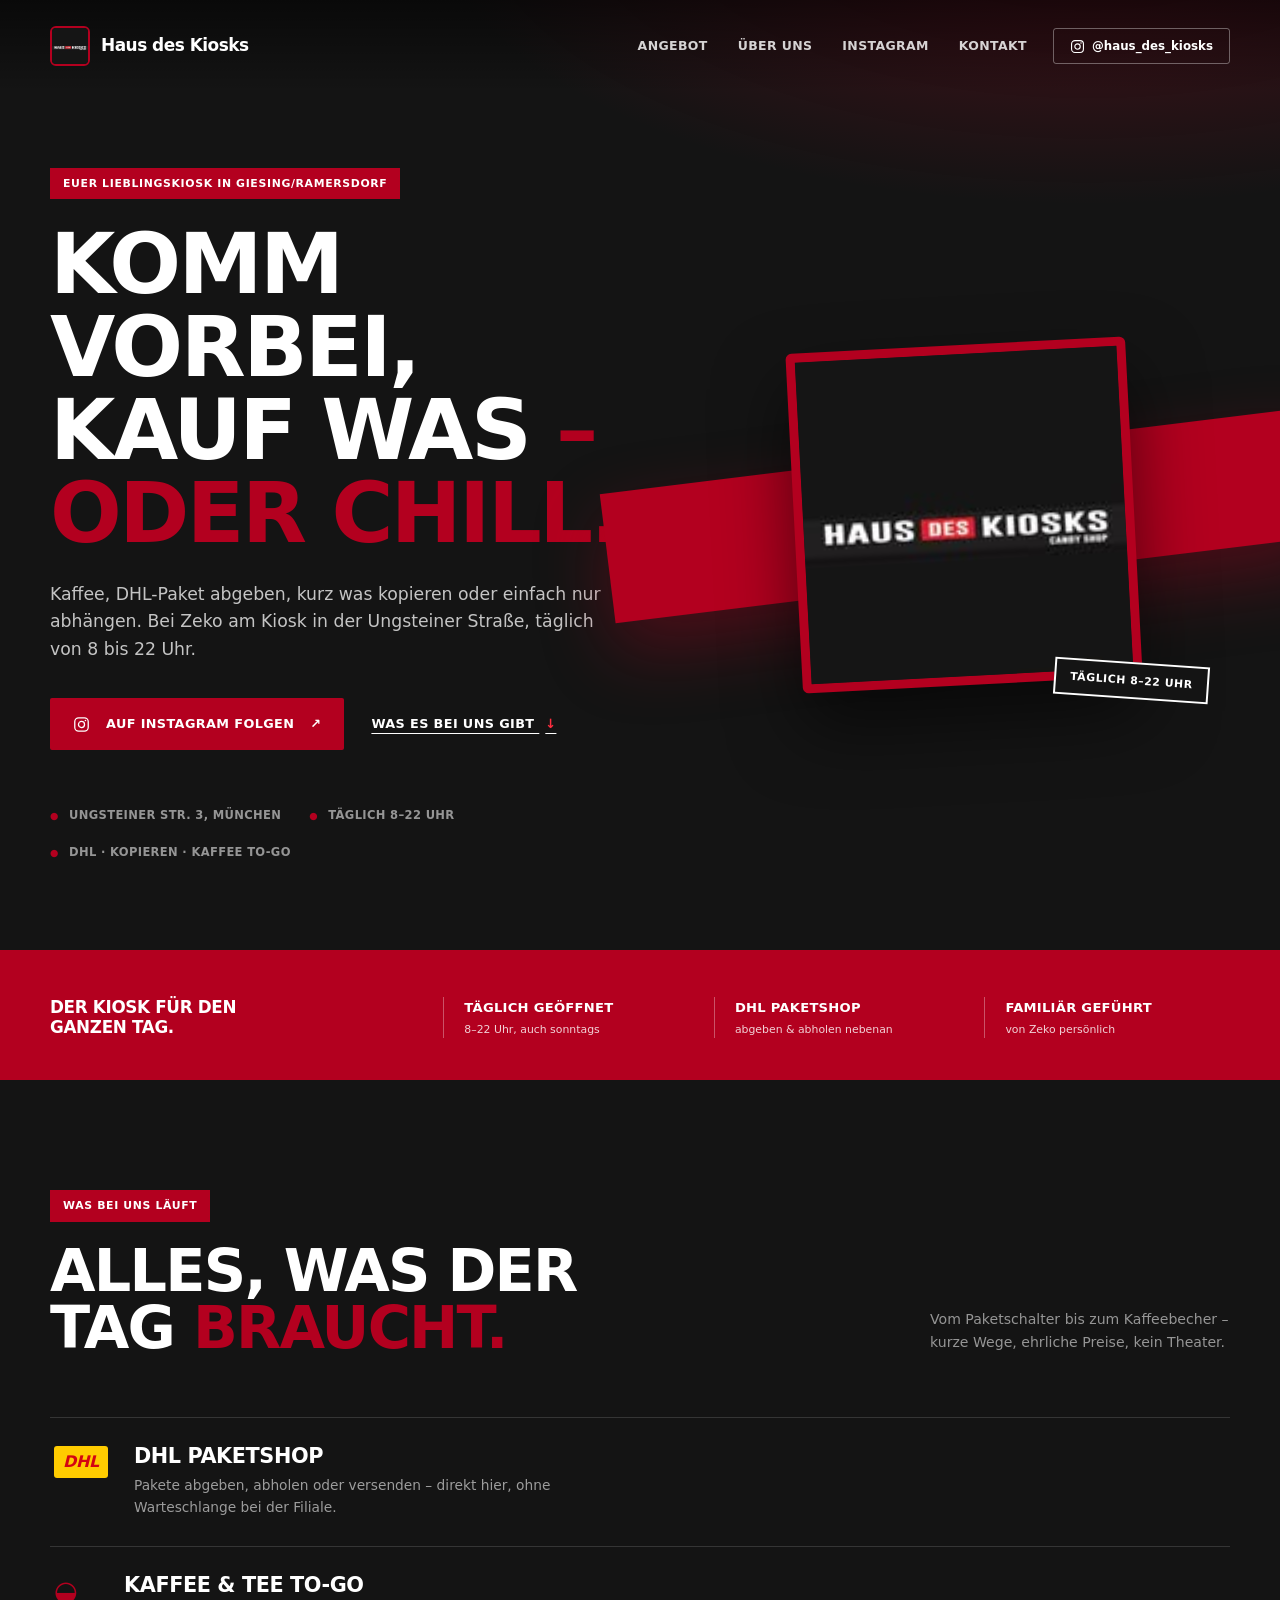
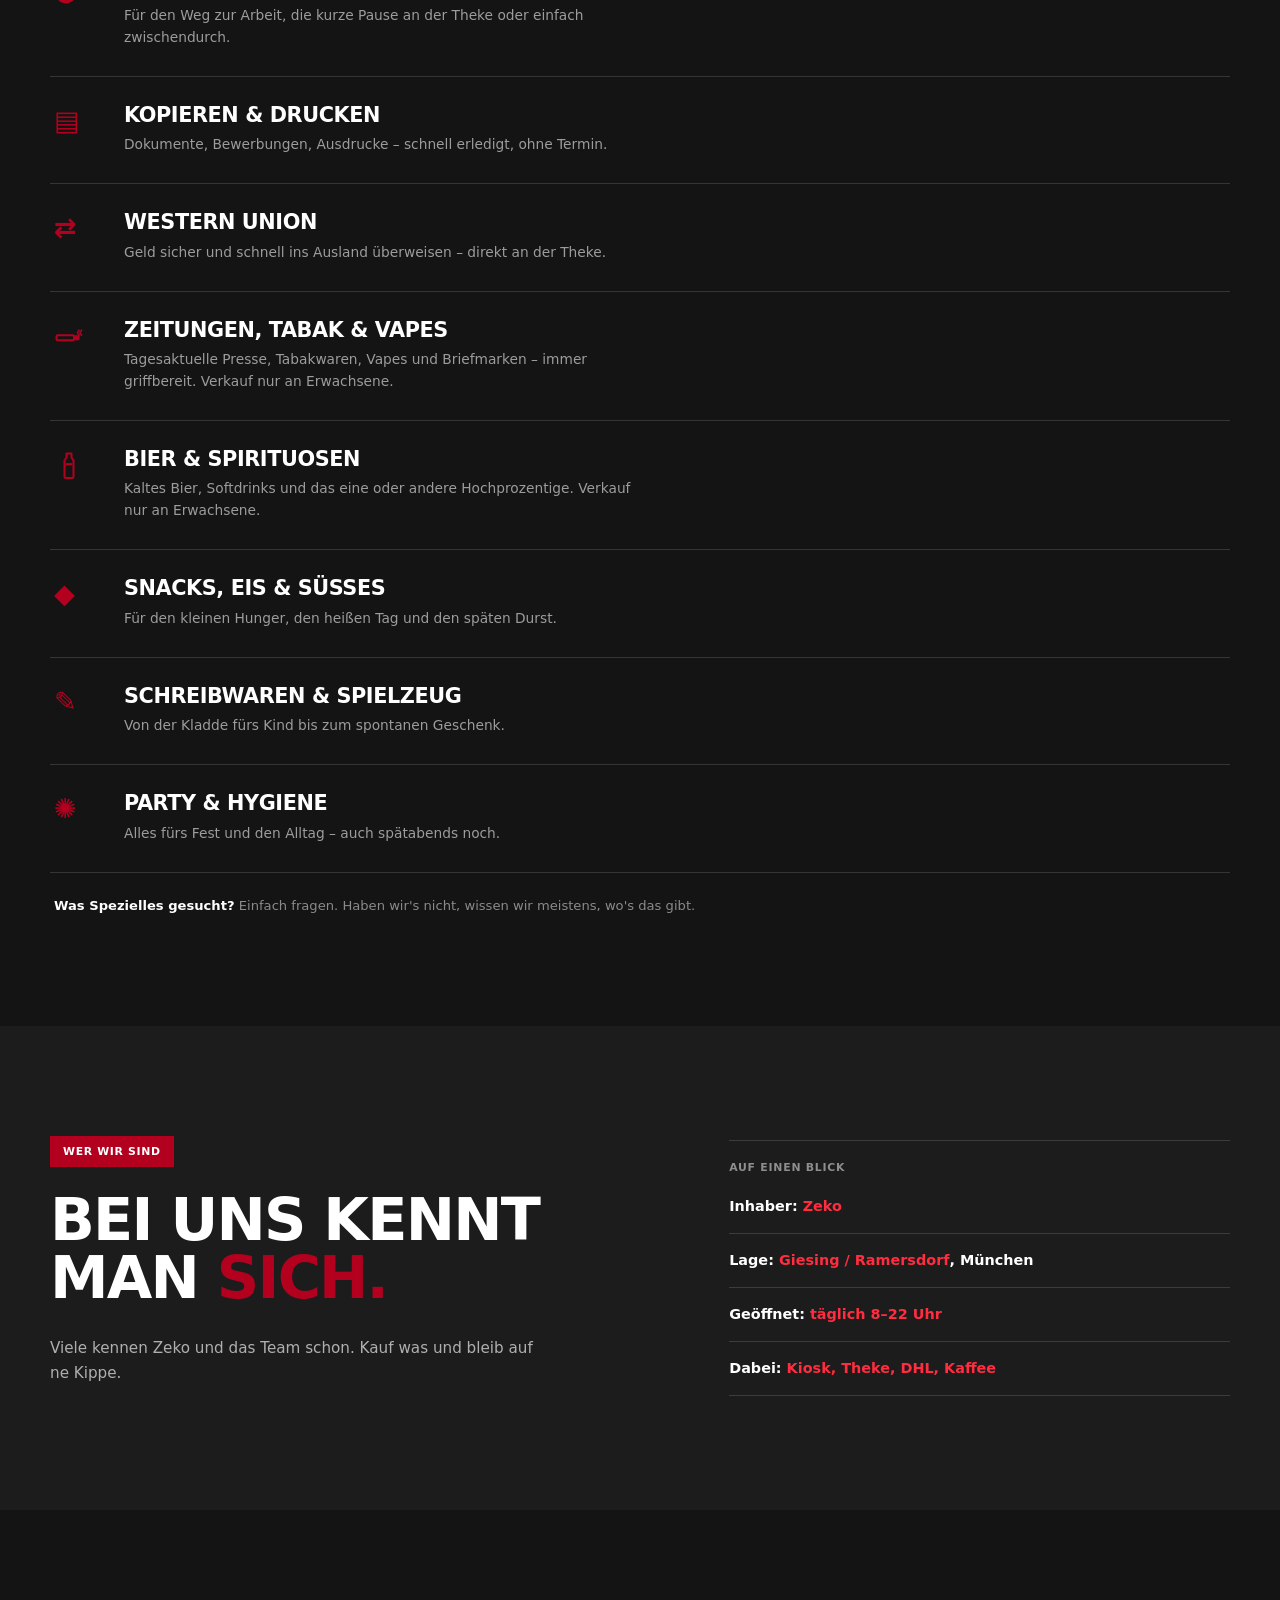
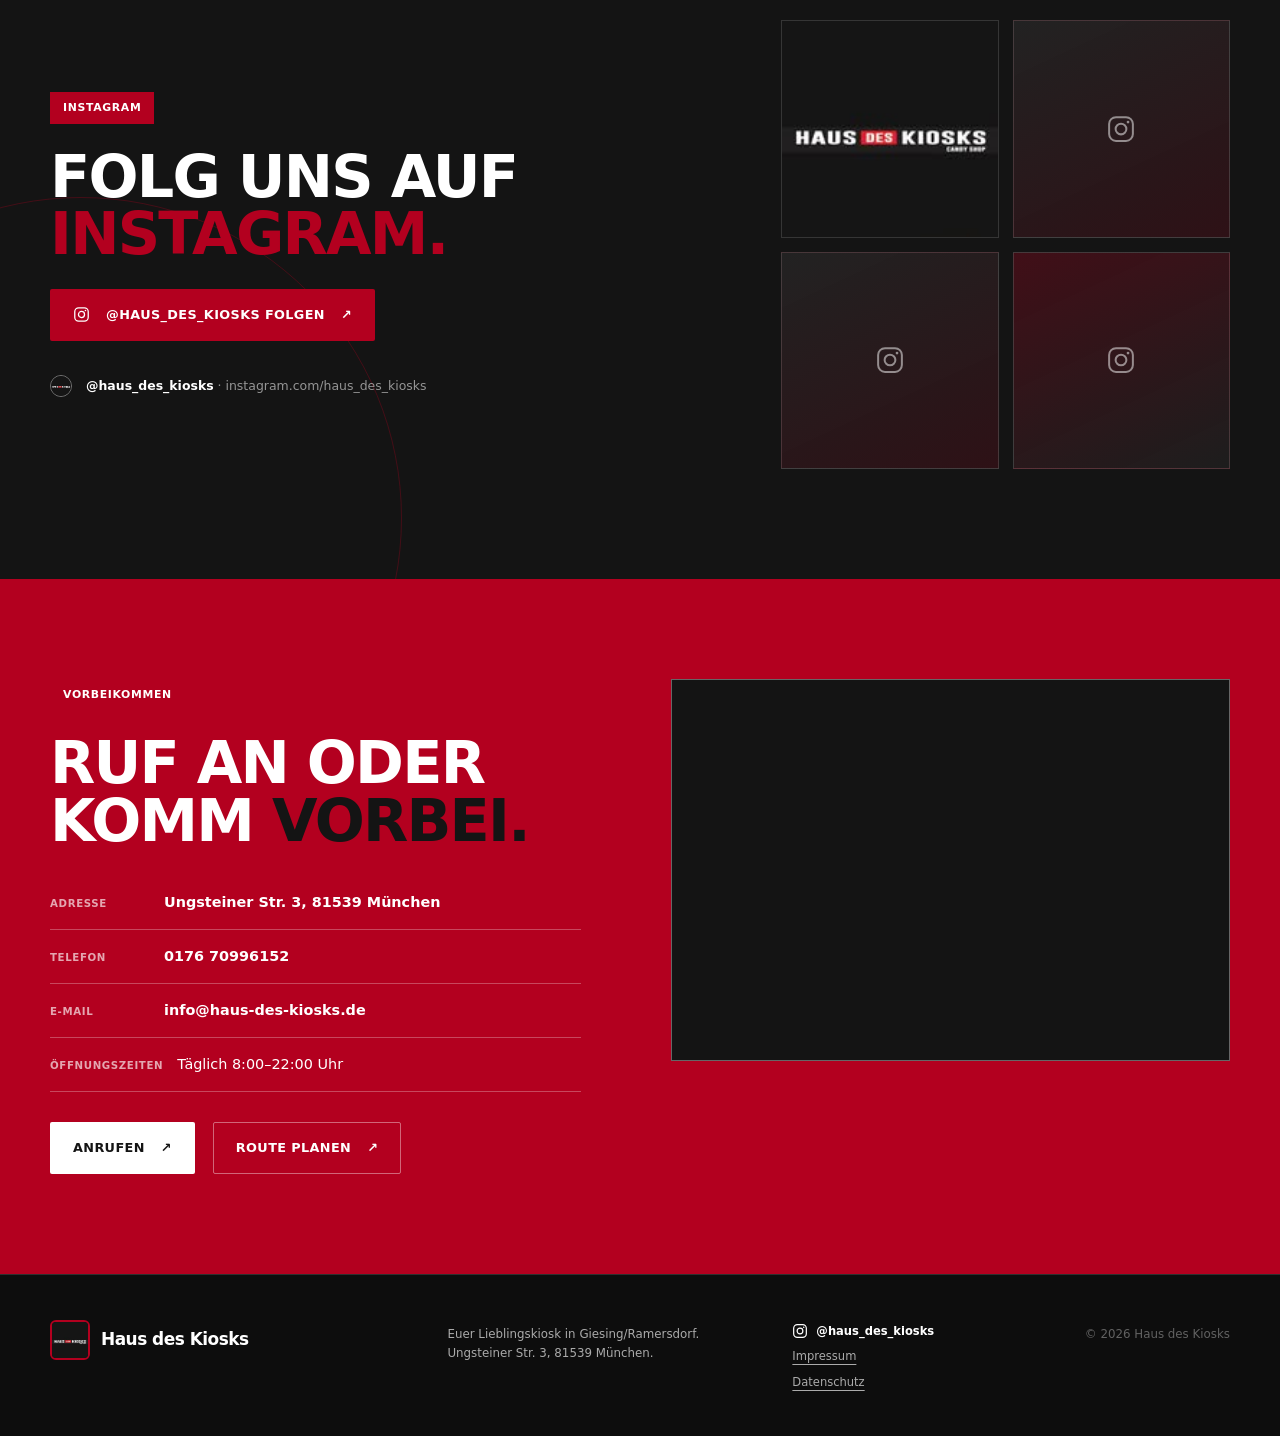
==== index.html @ 472c6aa9 "Text kürzen: Über-uns auf eine Zeile, Lead-Absätze bei Instagram und Kontakt raus Co-Authored-By: Cl" ====
<!doctype html>
<html lang="de">
  <head>
    <meta charset="utf-8">
    <meta name="viewport" content="width=device-width, initial-scale=1">
    <meta name="description" content="Haus des Kiosks – euer Lieblingskiosk in Giesing/Ramersdorf. DHL Paketshop, Kaffee to-go, Kopieren & Drucken, täglich von 8 bis 22 Uhr.">
    <meta name="theme-color" content="#141414">
    <meta property="og:title" content="Haus des Kiosks – euer Lieblingskiosk in Giesing/Ramersdorf">
    <meta property="og:description" content="DHL, Kaffee to-go, Kopieren & Drucken. Täglich 8–22 Uhr, Ungsteiner Str. 3, München.">
    <meta property="og:type" content="website">
    <meta property="og:url" content="https://haus-des-kiosks.de/">
    <title>Haus des Kiosks – euer Lieblingskiosk in Giesing/Ramersdorf</title>
    <link rel="stylesheet" href="styles.css">
    <link rel="icon" href="favicon.svg" type="image/svg+xml">
    <link rel="icon" href="favicon.ico" sizes="any">
    <link rel="apple-touch-icon" href="apple-touch-icon.png">
    <script type="application/ld+json">
      {
        "@context": "https://schema.org",
        "@type": "ConvenienceStore",
        "name": "Haus des Kiosks",
        "url": "https://haus-des-kiosks.de/",
        "image": "https://haus-des-kiosks.de/apple-touch-icon.png",
        "telephone": "+4917670996152",
        "email": "info@haus-des-kiosks.de",
        "priceRange": "€",
        "address": {
          "@type": "PostalAddress",
          "streetAddress": "Ungsteiner Str. 3",
          "postalCode": "81539",
          "addressLocality": "München",
          "addressCountry": "DE"
        },
        "openingHoursSpecification": [
          {
            "@type": "OpeningHoursSpecification",
            "dayOfWeek": ["Monday", "Tuesday", "Wednesday", "Thursday", "Friday", "Saturday", "Sunday"],
            "opens": "08:00",
            "closes": "22:00"
          }
        ],
        "sameAs": ["https://www.instagram.com/haus_des_kiosks/"]
      }
    </script>
  </head>
  <body>
    <a class="skip-link" href="#inhalt">Zum Inhalt springen</a>

    <header class="site-header">
      <div class="container nav-wrap">
        <a class="brand" href="/" aria-label="Haus des Kiosks Startseite">
          <span class="brand-mark" aria-hidden="true">
            <img src="instagram-avatar.jpg" alt="">
          </span>
          <span>Haus des <b>Kiosks</b></span>
        </a>
        <div class="nav-actions">
          <nav id="main-nav" class="main-nav" aria-label="Hauptnavigation">
            <a href="#angebot">Angebot</a>
            <a href="#ueber-uns">Über uns</a>
            <a href="#instagram">Instagram</a>
            <a href="#kontakt">Kontakt</a>
          </nav>
          <a class="nav-insta" href="https://www.instagram.com/haus_des_kiosks/" target="_blank" rel="noopener">
            <svg viewBox="0 0 24 24" fill="none" aria-hidden="true"><rect x="2.5" y="2.5" width="19" height="19" rx="5.5" stroke="currentColor" stroke-width="1.8"/><circle cx="12" cy="12" r="4.3" stroke="currentColor" stroke-width="1.8"/><circle cx="17.6" cy="6.4" r="1.15" fill="currentColor"/></svg>
            <span>@haus_des_kiosks</span>
          </a>
          <button class="menu-toggle" type="button" aria-expanded="false" aria-controls="main-nav">Menü</button>
        </div>
      </div>
    </header>

    <main id="inhalt">
      <section class="hero">
        <div class="container hero-grid">
          <div class="hero-copy">
            <p class="eyebrow">Euer Lieblingskiosk in Giesing/Ramersdorf</p>
            <h1>Komm vorbei, kauf was <em>– oder chill.</em></h1>
            <p class="hero-lead">Kaffee, DHL-Paket abgeben, kurz was kopieren oder einfach nur abhängen. Bei Zeko am Kiosk in der Ungsteiner Straße, täglich von 8 bis 22 Uhr.</p>
            <div class="hero-actions">
              <a class="button button-primary" href="https://www.instagram.com/haus_des_kiosks/" target="_blank" rel="noopener">
                <svg viewBox="0 0 24 24" fill="none" aria-hidden="true"><rect x="2.5" y="2.5" width="19" height="19" rx="5.5" stroke="currentColor" stroke-width="1.8"/><circle cx="12" cy="12" r="4.3" stroke="currentColor" stroke-width="1.8"/><circle cx="17.6" cy="6.4" r="1.15" fill="currentColor"/></svg>
                Auf Instagram folgen <span aria-hidden="true">↗</span>
              </a>
              <a class="text-link" href="#angebot">Was es bei uns gibt <span aria-hidden="true">↓</span></a>
            </div>
            <div class="hero-notes" aria-label="Kurzinfos">
              <span><i>●</i> Ungsteiner Str. 3, München</span>
              <span><i>●</i> Täglich 8–22 Uhr</span>
              <span><i>●</i> DHL · Kopieren · Kaffee to-go</span>
            </div>
          </div>
          <div class="hero-logo-wrap" aria-hidden="true">
            <div class="hero-logo-slash"></div>
            <div class="hero-logo">
              <img src="instagram-avatar.jpg" alt="">
            </div>
            <div class="hero-logo-tag">Täglich 8–22 Uhr</div>
          </div>
        </div>
      </section>

      <section class="trust-strip" aria-label="Kurzprofil">
        <div class="container trust-grid">
          <p class="trust-intro">Der Kiosk für den ganzen Tag.</p>
          <div><strong>Täglich geöffnet</strong><span>8–22 Uhr, auch sonntags</span></div>
          <div><strong>DHL Paketshop</strong><span>abgeben &amp; abholen nebenan</span></div>
          <div><strong>Familiär geführt</strong><span>von Zeko persönlich</span></div>
        </div>
      </section>

      <section id="angebot" class="section services-section">
        <div class="container">
          <div class="section-heading">
            <div>
              <p class="eyebrow eyebrow-dark">Was bei uns läuft</p>
              <h2>Alles, was der<br>Tag <em>braucht.</em></h2>
            </div>
            <p>Vom Paketschalter bis zum Kaffeebecher – kurze Wege, ehrliche Preise, kein Theater.</p>
          </div>
          <div class="service-list">
            <article class="service-row">
              <div class="dhl-badge" aria-hidden="true">DHL</div>
              <div>
                <h3>DHL Paketshop</h3>
                <p>Pakete abgeben, abholen oder versenden – direkt hier, ohne Warteschlange bei der Filiale.</p>
              </div>
            </article>
            <article class="service-row">
              <div class="service-row-icon" aria-hidden="true"><span class="service-glyph">◒</span></div>
              <div>
                <h3>Kaffee &amp; Tee to-go</h3>
                <p>Für den Weg zur Arbeit, die kurze Pause an der Theke oder einfach zwischendurch.</p>
              </div>
            </article>
            <article class="service-row">
              <div class="service-row-icon" aria-hidden="true"><span class="service-glyph">▤</span></div>
              <div>
                <h3>Kopieren &amp; Drucken</h3>
                <p>Dokumente, Bewerbungen, Ausdrucke – schnell erledigt, ohne Termin.</p>
              </div>
            </article>
            <article class="service-row">
              <div class="service-row-icon" aria-hidden="true"><span class="service-glyph">⇄</span></div>
              <div>
                <h3>Western Union</h3>
                <p>Geld sicher und schnell ins Ausland überweisen – direkt an der Theke.</p>
              </div>
            </article>
            <article class="service-row">
              <div class="service-row-icon" aria-hidden="true">
                <svg viewBox="0 0 24 24" fill="none"><rect x="2" y="10.5" width="14" height="4" rx="1" stroke="currentColor" stroke-width="1.6"/><rect x="16" y="10.5" width="4.5" height="4" rx="1" fill="currentColor"/><path d="M20 6.5c0 1-1.2 1-1.2 2s1.2 1 1.2 2M22 6.5c0 1-1.2 1-1.2 2s1.2 1 1.2 2" stroke="currentColor" stroke-width="1.3" stroke-linecap="round"/></svg>
              </div>
              <div>
                <h3>Zeitungen, Tabak &amp; Vapes</h3>
                <p>Tagesaktuelle Presse, Tabakwaren, Vapes und Briefmarken – immer griffbereit. Verkauf nur an Erwachsene.</p>
              </div>
            </article>
            <article class="service-row">
              <div class="service-row-icon" aria-hidden="true">
                <svg viewBox="0 0 24 24" fill="none"><path d="M10 2h4v3.2l1.6 2.3v13a1 1 0 0 1-1 1h-5.2a1 1 0 0 1-1-1v-13L10 5.2z" stroke="currentColor" stroke-width="1.6" stroke-linejoin="round"/><path d="M9.4 10.5h5.2" stroke="currentColor" stroke-width="1.6"/></svg>
              </div>
              <div>
                <h3>Bier &amp; Spirituosen</h3>
                <p>Kaltes Bier, Softdrinks und das eine oder andere Hochprozentige. Verkauf nur an Erwachsene.</p>
              </div>
            </article>
            <article class="service-row">
              <div class="service-row-icon" aria-hidden="true"><span class="service-glyph">◆</span></div>
              <div>
                <h3>Snacks, Eis &amp; Süßes</h3>
                <p>Für den kleinen Hunger, den heißen Tag und den späten Durst.</p>
              </div>
            </article>
            <article class="service-row">
              <div class="service-row-icon" aria-hidden="true"><span class="service-glyph">✎</span></div>
              <div>
                <h3>Schreibwaren &amp; Spielzeug</h3>
                <p>Von der Kladde fürs Kind bis zum spontanen Geschenk.</p>
              </div>
            </article>
            <article class="service-row">
              <div class="service-row-icon" aria-hidden="true"><span class="service-glyph">✺</span></div>
              <div>
                <h3>Party &amp; Hygiene</h3>
                <p>Alles fürs Fest und den Alltag – auch spätabends noch.</p>
              </div>
            </article>
          </div>
          <p class="service-note"><b>Was Spezielles gesucht?</b> Einfach fragen. Haben wir's nicht, wissen wir meistens, wo's das gibt.</p>
        </div>
      </section>

      <section id="ueber-uns" class="section kiez-section">
        <div class="container kiez-grid">
          <div class="kiez-copy">
            <p class="eyebrow eyebrow-dark">Wer wir sind</p>
            <h2>Bei uns kennt<br>man <em>sich.</em></h2>
            <p>Viele kennen Zeko und das Team schon. Kauf was und bleib auf ne Kippe.</p>
          </div>
          <div class="kiez-facts" aria-label="Auf einen Blick">
            <p class="facts-intro">Auf einen Blick</p>
            <ul class="facts-list">
              <li>Inhaber: <b>Zeko</b></li>
              <li>Lage: <b>Giesing / Ramersdorf</b>, München</li>
              <li>Geöffnet: <b>täglich 8–22 Uhr</b></li>
              <li>Dabei: <b>Kiosk, Theke, DHL, Kaffee</b></li>
            </ul>
          </div>
        </div>
      </section>

      <section id="instagram" class="section insta-section">
        <div class="container insta-grid">
          <div class="insta-copy">
            <p class="eyebrow">Instagram</p>
            <h2>Folg uns auf<br><em>Instagram.</em></h2>
            <a class="button button-primary" href="https://www.instagram.com/haus_des_kiosks/" target="_blank" rel="noopener">
              <svg viewBox="0 0 24 24" fill="none" aria-hidden="true"><rect x="2.5" y="2.5" width="19" height="19" rx="5.5" stroke="currentColor" stroke-width="1.8"/><circle cx="12" cy="12" r="4.3" stroke="currentColor" stroke-width="1.8"/><circle cx="17.6" cy="6.4" r="1.15" fill="currentColor"/></svg>
              @haus_des_kiosks folgen <span aria-hidden="true">↗</span>
            </a>
            <div class="insta-handle">
              <img class="handle-avatar" src="instagram-avatar.jpg" alt="" width="22" height="22">
              <span><strong>@haus_des_kiosks</strong> · instagram.com/haus_des_kiosks</span>
            </div>
          </div>
          <div class="insta-tiles" role="img" aria-label="Instagram Vorschau, folge uns für die aktuellen Beiträge">
            <div class="insta-tile insta-tile-profile"><img src="instagram-avatar.jpg" alt="Profilbild @haus_des_kiosks auf Instagram" loading="lazy"></div>
            <div class="insta-tile"><svg viewBox="0 0 24 24" fill="none" aria-hidden="true"><rect x="2.5" y="2.5" width="19" height="19" rx="5.5" stroke="currentColor" stroke-width="1.6"/><circle cx="12" cy="12" r="4.3" stroke="currentColor" stroke-width="1.6"/><circle cx="17.6" cy="6.4" r="1.1" fill="currentColor"/></svg></div>
            <div class="insta-tile"><svg viewBox="0 0 24 24" fill="none" aria-hidden="true"><rect x="2.5" y="2.5" width="19" height="19" rx="5.5" stroke="currentColor" stroke-width="1.6"/><circle cx="12" cy="12" r="4.3" stroke="currentColor" stroke-width="1.6"/><circle cx="17.6" cy="6.4" r="1.1" fill="currentColor"/></svg></div>
            <div class="insta-tile"><svg viewBox="0 0 24 24" fill="none" aria-hidden="true"><rect x="2.5" y="2.5" width="19" height="19" rx="5.5" stroke="currentColor" stroke-width="1.6"/><circle cx="12" cy="12" r="4.3" stroke="currentColor" stroke-width="1.6"/><circle cx="17.6" cy="6.4" r="1.1" fill="currentColor"/></svg></div>
          </div>
        </div>
      </section>

      <section id="kontakt" class="contact-section">
        <div class="container contact-grid">
          <div class="contact-copy">
            <p class="eyebrow">Vorbeikommen</p>
            <h2>Ruf an oder<br>komm <em>vorbei.</em></h2>
            <ul class="contact-list">
              <li><span>Adresse</span><a href="https://www.google.com/maps/search/?api=1&query=Ungsteiner+Str.+3,+81539+M%C3%BCnchen" target="_blank" rel="noopener">Ungsteiner Str. 3, 81539 München</a></li>
              <li><span>Telefon</span><a href="tel:+4917670996152">0176 70996152</a></li>
              <li><span>E-Mail</span><a href="mailto:info@haus-des-kiosks.de">info@haus-des-kiosks.de</a></li>
              <li><span>Öffnungszeiten</span><span>Täglich 8:00–22:00 Uhr</span></li>
            </ul>
            <div class="contact-actions">
              <a class="button button-light" href="tel:+4917670996152">Anrufen <span aria-hidden="true">↗</span></a>
              <a class="button button-outline" href="https://www.google.com/maps/search/?api=1&query=Ungsteiner+Str.+3,+81539+M%C3%BCnchen" target="_blank" rel="noopener">Route planen <span aria-hidden="true">↗</span></a>
            </div>
          </div>
          <div class="map-frame">
            <iframe title="Karte: Haus des Kiosks, Ungsteiner Str. 3, München" loading="lazy" referrerpolicy="no-referrer-when-downgrade" src="https://www.openstreetmap.org/export/embed.html?bbox=11.6110%2C48.1055%2C11.6270%2C48.1135&layer=mapnik&marker=48.1095%2C11.6190"></iframe>
          </div>
        </div>
      </section>
    </main>

    <footer class="site-footer">
      <div class="container footer-grid">
        <div class="brand footer-brand">
          <span class="brand-mark" aria-hidden="true">
            <img src="instagram-avatar.jpg" alt="">
          </span>
          <span>Haus des <b>Kiosks</b></span>
        </div>
        <p>Euer Lieblingskiosk in Giesing/Ramersdorf.<br>Ungsteiner Str. 3, 81539 München.</p>
        <div class="footer-links">
          <a class="footer-social" href="https://www.instagram.com/haus_des_kiosks/" target="_blank" rel="noopener">
            <svg viewBox="0 0 24 24" fill="none" aria-hidden="true"><rect x="2.5" y="2.5" width="19" height="19" rx="5.5" stroke="currentColor" stroke-width="1.8"/><circle cx="12" cy="12" r="4.3" stroke="currentColor" stroke-width="1.8"/><circle cx="17.6" cy="6.4" r="1.15" fill="currentColor"/></svg>
            @haus_des_kiosks
          </a>
          <a href="impressum.html">Impressum</a>
          <a href="datenschutz.html">Datenschutz</a>
        </div>
        <p class="footer-copy">© <span id="year">2026</span> Haus des Kiosks</p>
      </div>
    </footer>
    <script src="script.js"></script>
  </body>
</html>
---- styles.css ----
:root {
  --ink: #141414;
  --ink-2: #1c1c1c;
  --ink-soft: #5e5e5e;
  --paper: #f7f5f1;
  --red: #b3001f;
  --red-deep: #7a0016;
  --red-soft: #ff2d3f;
  --white: #ffffff;
  --line: rgba(255, 255, 255, .14);
  --max: 1180px;
}

* { box-sizing: border-box; }
html { scroll-behavior: smooth; }
body { margin: 0; color: var(--white); background: var(--ink); font-family: -apple-system, BlinkMacSystemFont, "Segoe UI", Inter, ui-sans-serif, system-ui, sans-serif; line-height: 1.6; }
a { color: inherit; }
.container { width: min(calc(100% - 48px), var(--max)); margin: 0 auto; }
.skip-link { position: absolute; left: 16px; top: -60px; z-index: 20; padding: 10px 14px; background: var(--red); color: var(--white); text-decoration: none; font-weight: 800; }
.skip-link:focus { top: 16px; }

.site-header { position: absolute; inset: 0 0 auto; z-index: 10; color: var(--white); background: linear-gradient(180deg, rgba(0,0,0,.55), transparent); }
.nav-wrap { min-height: 92px; display: flex; align-items: center; justify-content: space-between; gap: 20px; }
.brand { display: inline-flex; align-items: center; gap: 11px; text-decoration: none; font-size: 1.06rem; letter-spacing: -.03em; font-weight: 600; }
.brand b { font-weight: 800; }
.brand-mark { display: inline-grid; place-items: center; width: 40px; height: 40px; }
.brand-mark img { width: 100%; height: 100%; object-fit: cover; border-radius: 6px; border: 2px solid var(--red); }
.nav-actions { display: flex; align-items: center; gap: 26px; }
.main-nav { display: flex; align-items: center; gap: 30px; font-size: .78rem; font-weight: 800; text-transform: uppercase; letter-spacing: .03em; }
.main-nav a { opacity: .82; text-decoration: none; transition: opacity .2s ease, color .2s ease; }
.main-nav a:hover, .main-nav a:focus-visible { opacity: 1; color: var(--red-soft); }
.nav-insta { display: inline-flex; align-items: center; gap: 7px; padding: 8px 16px; border: 1px solid rgba(255,255,255,.35); border-radius: 3px; font-size: .74rem; font-weight: 800; text-decoration: none; transition: background .2s ease, border-color .2s ease; }
.nav-insta:hover, .nav-insta:focus-visible { background: var(--red); border-color: var(--red); }
.nav-insta svg { width: 15px; height: 15px; }
.menu-toggle { display: none; }

.hero { position: relative; overflow: hidden; min-height: 760px; padding: 168px 0 94px; color: var(--white); background:
  radial-gradient(1100px 500px at 85% -10%, rgba(179,0,31,.35), transparent 60%),
  var(--ink); }
.hero::after { content: ''; position: absolute; inset: auto 0 0; height: 5px; background: var(--red); }
.hero-grid { position: relative; z-index: 1; display: grid; grid-template-columns: 1.05fr .95fr; gap: 60px; align-items: center; }
.hero-copy { max-width: 660px; }
.eyebrow { display: inline-flex; align-items: center; gap: 8px; margin: 0 0 24px; padding: 7px 13px; background: var(--red); color: var(--white); font-size: .68rem; font-weight: 800; letter-spacing: .06em; text-transform: uppercase; }
h1, h2, h3, p { margin-top: 0; }
h1, h2, h3 { line-height: .98; letter-spacing: -.03em; text-transform: uppercase; }
h1 { max-width: 760px; margin-bottom: 26px; font-size: clamp(3rem, 6.6vw, 5.9rem); font-weight: 900; }
h1 em, h2 em { color: var(--red); font-style: normal; }
.hero-lead { max-width: 560px; color: rgba(255,255,255,.75); font-size: 1.08rem; text-transform: none; }
.hero-actions { display: flex; flex-wrap: wrap; align-items: center; gap: 27px; margin: 35px 0 56px; }
.button { display: inline-flex; align-items: center; gap: 16px; min-height: 52px; padding: 0 22px; border: 1px solid transparent; border-radius: 2px; text-decoration: none; font-size: .8rem; font-weight: 800; text-transform: uppercase; letter-spacing: .03em; transition: transform .2s ease, background .2s ease, border-color .2s ease; }
.button:hover, .button:focus-visible { transform: translateY(-2px); }
.button-primary { background: var(--red); color: var(--white); }
.button-primary:hover, .button-primary:focus-visible { background: var(--red-deep); }
.button-light { background: var(--white); color: var(--ink); }
.button-light:hover, .button-light:focus-visible { background: #e6e6e6; }
.button-outline { border-color: rgba(255,255,255,.4); color: var(--white); background: transparent; }
.button-outline:hover, .button-outline:focus-visible { border-color: var(--white); background: var(--white); color: var(--ink); }
.button svg { width: 17px; height: 17px; }
.text-link { color: var(--white); font-size: .8rem; font-weight: 800; text-transform: uppercase; letter-spacing: .03em; text-underline-offset: 5px; }
.text-link span { margin-left: 6px; color: var(--red-soft); }
.hero-notes { display: flex; flex-wrap: wrap; gap: 18px 28px; color: rgba(255,255,255,.55); font-size: .72rem; font-weight: 700; text-transform: uppercase; letter-spacing: .03em; }
.hero-notes i { margin-right: 6px; color: var(--red); font-style: normal; font-size: .6rem; }

.hero-logo-wrap { position: relative; display: grid; place-items: center; min-height: 420px; }
.hero-logo-slash { position: absolute; width: 135%; height: 130px; background: var(--red); transform: rotate(-7deg); box-shadow: 0 30px 70px rgba(179,0,31,.35); }
.hero-logo { position: relative; z-index: 1; width: min(74%, 340px); aspect-ratio: 1; border: 9px solid var(--red); border-radius: 6px; box-shadow: 0 35px 70px rgba(0,0,0,.55); transform: rotate(-3deg); overflow: hidden; background: var(--ink); }
.hero-logo img { width: 100%; height: 100%; object-fit: cover; display: block; }
.hero-logo-tag { position: absolute; z-index: 2; right: 4%; bottom: 6%; padding: 8px 14px; background: var(--ink); border: 2px solid var(--white); color: var(--white); font-size: .68rem; font-weight: 800; text-transform: uppercase; letter-spacing: .05em; transform: rotate(4deg); }

.trust-strip { color: var(--white); background: var(--red); }
.trust-grid { display: grid; grid-template-columns: 1.5fr repeat(3, 1fr); gap: 25px; align-items: center; min-height: 125px; }
.trust-grid p { margin: 0; }
.trust-intro { max-width: 230px; font-size: 1.05rem; font-weight: 900; line-height: 1.15; letter-spacing: -.02em; text-transform: uppercase; }
.trust-grid div { padding-left: 20px; border-left: 1px solid rgba(255,255,255,.32); }
.trust-grid strong, .trust-grid span { display: block; }
.trust-grid strong { font-size: .82rem; text-transform: uppercase; letter-spacing: .02em; }
.trust-grid span { margin-top: 3px; font-size: .68rem; color: rgba(255,255,255,.82); }

.section { padding: 110px 0; }
.section-heading { display: flex; justify-content: space-between; gap: 50px; align-items: flex-end; margin-bottom: 60px; }
.section-heading > p { max-width: 300px; margin-bottom: 4px; color: rgba(255,255,255,.55); font-size: .88rem; }
.section-heading .eyebrow { margin-bottom: 20px; }
h2 { margin-bottom: 0; font-size: clamp(2.5rem, 4.6vw, 4.4rem); font-weight: 900; }

.service-list { border-top: 1px solid var(--line); }
.service-row { display: flex; gap: 26px; align-items: flex-start; padding: 28px 4px; border-bottom: 1px solid var(--line); }
.service-row-icon { flex: none; width: 44px; padding-top: 2px; color: var(--red); }
.service-row-icon svg { width: 30px; height: 30px; }
.service-row-icon .service-glyph { font-size: 1.7rem; line-height: 1; font-weight: 700; }
.dhl-badge { flex: none; display: inline-flex; align-items: center; justify-content: center; width: 54px; height: 32px; background: #ffcc00; border-radius: 3px; color: #d40511; font-size: 1rem; font-weight: 900; font-style: italic; letter-spacing: -.02em; }
.service-row h3 { margin-bottom: 8px; font-size: 1.3rem; letter-spacing: -.02em; }
.service-row p { max-width: 520px; margin: 0; color: rgba(255,255,255,.58); font-size: .86rem; text-transform: none; }
.service-note { margin: 22px 4px 0; color: rgba(255,255,255,.5); font-size: .82rem; }
.service-note b { color: var(--white); }

.kiez-section { background: var(--ink-2); }
.kiez-grid { display: grid; grid-template-columns: 1fr .85fr; gap: 90px; align-items: start; }
.kiez-copy h2 { margin-bottom: 30px; }
.kiez-copy p:not(.eyebrow) { max-width: 500px; color: rgba(255,255,255,.65); font-size: .95rem; text-transform: none; }
.kiez-copy p + p { margin-top: 18px; }
.kiez-facts { margin-top: 4px; border-top: 1px solid var(--line); }
.facts-intro { margin: 0; padding: 18px 0 4px; color: rgba(255,255,255,.5); font-size: .68rem; font-weight: 800; letter-spacing: .07em; text-transform: uppercase; }
.facts-list { margin: 0; padding: 0; list-style: none; }
.facts-list li { padding: 15px 0; border-bottom: 1px solid var(--line); font-size: .9rem; font-weight: 600; }
.facts-list li b { color: var(--red-soft); }

.insta-section { position: relative; overflow: hidden; color: var(--white); background: var(--ink); }
.insta-section::before { content: ''; position: absolute; width: 640px; height: 640px; left: -240px; bottom: -260px; border: 1px solid rgba(179,0,31,.3); border-radius: 50%; }
.insta-grid { position: relative; z-index: 1; display: grid; grid-template-columns: 1fr .7fr; gap: 90px; align-items: center; }
.insta-copy h2 { margin-bottom: 26px; }
.insta-copy p:not(.eyebrow) { max-width: 460px; color: rgba(255,255,255,.68); font-size: .95rem; margin-bottom: 32px; text-transform: none; }
.insta-handle { display: flex; align-items: center; gap: 14px; margin-top: 34px; font-size: .78rem; color: rgba(255,255,255,.55); }
.insta-handle strong { color: var(--white); }
.handle-avatar { width: 22px; height: 22px; border-radius: 50%; object-fit: cover; border: 1px solid rgba(255,255,255,.4); }
.insta-tiles { display: grid; grid-template-columns: repeat(2, 1fr); gap: 14px; }
.insta-tile { position: relative; aspect-ratio: 1; display: grid; place-items: center; overflow: hidden; border: 1px solid rgba(255,255,255,.14); background: linear-gradient(155deg, rgba(179,0,31,.28), rgba(255,255,255,.04)); color: rgba(255,255,255,.5); }
.insta-tile svg { width: 30px; height: 30px; }
.insta-tile img { width: 100%; height: 100%; object-fit: cover; }
.insta-tile-profile { background: var(--ink); }
.insta-tile:nth-child(2), .insta-tile:nth-child(3) { background: linear-gradient(155deg, rgba(255,255,255,.06), rgba(179,0,31,.16)); }

.contact-section { padding: 100px 0; color: var(--white); background: var(--red); }
.contact-grid { display: grid; grid-template-columns: .95fr 1fr; gap: 90px; align-items: start; }
.contact-grid h2 { color: var(--white); margin-bottom: 26px; }
.contact-grid h2 em { color: var(--ink); }
.contact-copy p:not(.eyebrow) { max-width: 420px; color: rgba(255,255,255,.85); font-size: .92rem; margin-bottom: 30px; text-transform: none; }
.contact-list { margin: 0 0 30px; padding: 0; list-style: none; }
.contact-list li { display: flex; gap: 14px; align-items: baseline; padding: 15px 0; border-bottom: 1px solid rgba(255,255,255,.28); font-size: .9rem; }
.contact-list li span:first-child { min-width: 100px; color: rgba(255,255,255,.65); font-size: .64rem; font-weight: 800; text-transform: uppercase; letter-spacing: .06em; }
.contact-list li a { text-decoration: none; font-weight: 700; }
.contact-list li a:hover { text-decoration: underline; }
.contact-actions { display: flex; flex-wrap: wrap; gap: 18px; }
.map-frame { position: relative; overflow: hidden; border: 1px solid rgba(255,255,255,.35); min-height: 380px; background: var(--ink); }
.map-frame iframe { display: block; width: 100%; height: 100%; min-height: 380px; border: 0; filter: grayscale(.35) contrast(1.1) brightness(.95); }

.site-footer { padding: 45px 0; color: rgba(255,255,255,.65); background: #0d0d0d; border-top: 1px solid var(--line); }
.footer-grid { display: grid; grid-template-columns: 1.4fr 1.2fr 1fr auto; gap: 30px; align-items: start; }
.footer-brand { color: white; }
.footer-grid p { margin: 5px 0 0; font-size: .74rem; }
.footer-links { display: flex; flex-direction: column; gap: 7px; font-size: .72rem; }
.footer-links a { text-underline-offset: 4px; }
.footer-social { display: inline-flex; align-items: center; gap: 8px; margin-top: 2px; color: white; text-decoration: none; font-size: .72rem; font-weight: 700; }
.footer-social svg { width: 16px; height: 16px; }
.footer-copy { color: rgba(255,255,255,.35); text-align: right; }

.legal-page { min-height: 100vh; padding: 150px 0 90px; }
.legal-card { max-width: 780px; }
.legal-card h1 { margin-bottom: 35px; font-size: clamp(2.6rem, 6.5vw, 4.6rem); }
.legal-card p { max-width: 680px; color: rgba(255,255,255,.65); font-size: .9rem; }
.legal-placeholder { margin: 0 0 38px; padding: 25px 28px; border-left: 4px solid var(--red); background: var(--ink-2); }
.legal-placeholder strong { display: block; margin-bottom: 13px; color: var(--red-soft); font-size: .7rem; font-weight: 800; letter-spacing: .06em; text-transform: uppercase; }
.legal-placeholder p:last-child { margin-bottom: 0; }

@media (max-width: 850px) {
  .container { width: min(calc(100% - 36px), var(--max)); }
  .hero { min-height: auto; padding-top: 140px; }
  .hero-grid, .kiez-grid, .insta-grid, .contact-grid { grid-template-columns: 1fr; gap: 56px; }
  .hero-logo-wrap { max-width: 420px; width: 100%; margin: 0 auto; }
  .trust-grid { grid-template-columns: repeat(2, 1fr); padding: 27px 0; }
  .trust-intro { grid-column: 1 / -1; max-width: 100%; }
  .trust-grid div:nth-child(3) { border-left: 0; padding-left: 0; }
  .section { padding: 80px 0; }
  .section-heading { display: block; margin-bottom: 42px; }
  .section-heading > p { margin-top: 24px; }
  .insta-tiles { max-width: 340px; }
  .footer-grid { grid-template-columns: 1fr 1fr; }
  .footer-copy { text-align: left; }
}
@media (max-width: 600px) {
  .container { width: min(calc(100% - 30px), var(--max)); }
  .nav-wrap { min-height: 74px; }
  .nav-actions { gap: 12px; }
  .nav-insta span { display: none; }
  .nav-insta { padding: 9px; }
  .menu-toggle { display: block; border: 1px solid rgba(255,255,255,.4); padding: 8px 11px; color: white; background: transparent; font: inherit; font-size: .7rem; border-radius: 2px; }
  .main-nav { display: none; position: absolute; top: 62px; left: 15px; right: 15px; flex-direction: column; align-items: stretch; gap: 0; padding: 8px 15px; background: var(--ink); border: 1px solid rgba(255,255,255,.18); }
  .main-nav.is-open { display: flex; }
  .main-nav a { padding: 13px 0; border-bottom: 1px solid rgba(255,255,255,.1); }
  .main-nav a:last-child { border-bottom: 0; }
  .hero { padding-top: 125px; padding-bottom: 55px; }
  .hero h1 { font-size: clamp(2.7rem, 14vw, 4.2rem); }
  .hero-lead { font-size: .92rem; }
  .hero-actions { align-items: flex-start; flex-direction: column; gap: 18px; margin: 30px 0 43px; }
  .hero-notes { flex-direction: column; gap: 8px; }
  .hero-logo-wrap { min-height: 300px; }
  .trust-grid { grid-template-columns: 1fr 1fr; gap: 21px 12px; }
  .trust-grid div { padding-left: 12px; }
  .service-row { gap: 16px; padding: 22px 4px; }
  .section-heading h2, .contact-grid h2, .insta-copy h2, .kiez-copy h2 { font-size: 2.6rem; }
  .contact-section { padding: 72px 0; }
  .footer-grid { grid-template-columns: 1fr; gap: 20px; }
  .footer-copy { margin-top: 8px !important; }
}

:focus-visible { outline: 3px solid var(--red-soft); outline-offset: 4px; }
@media (prefers-reduced-motion: reduce) { html { scroll-behavior: auto; } *, *::before, *::after { transition-duration: .01ms !important; animation-duration: .01ms !important; } }
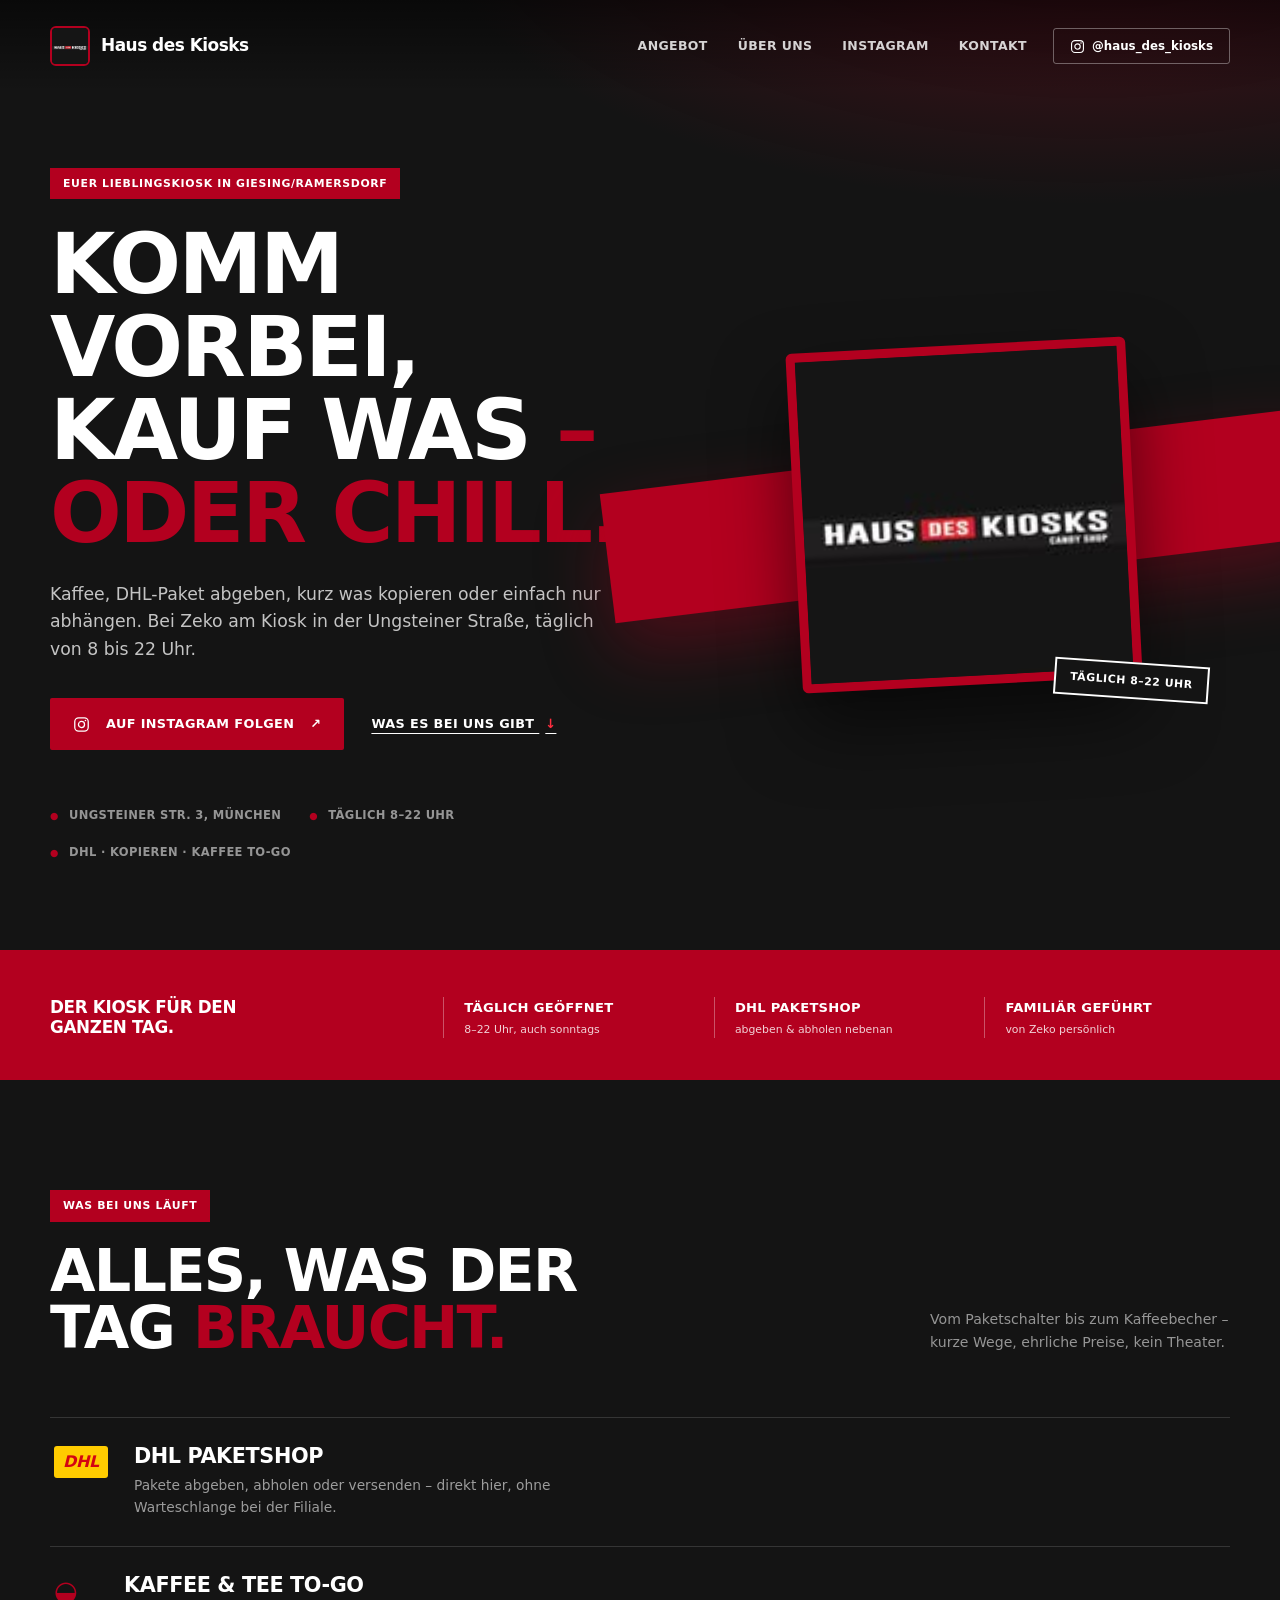
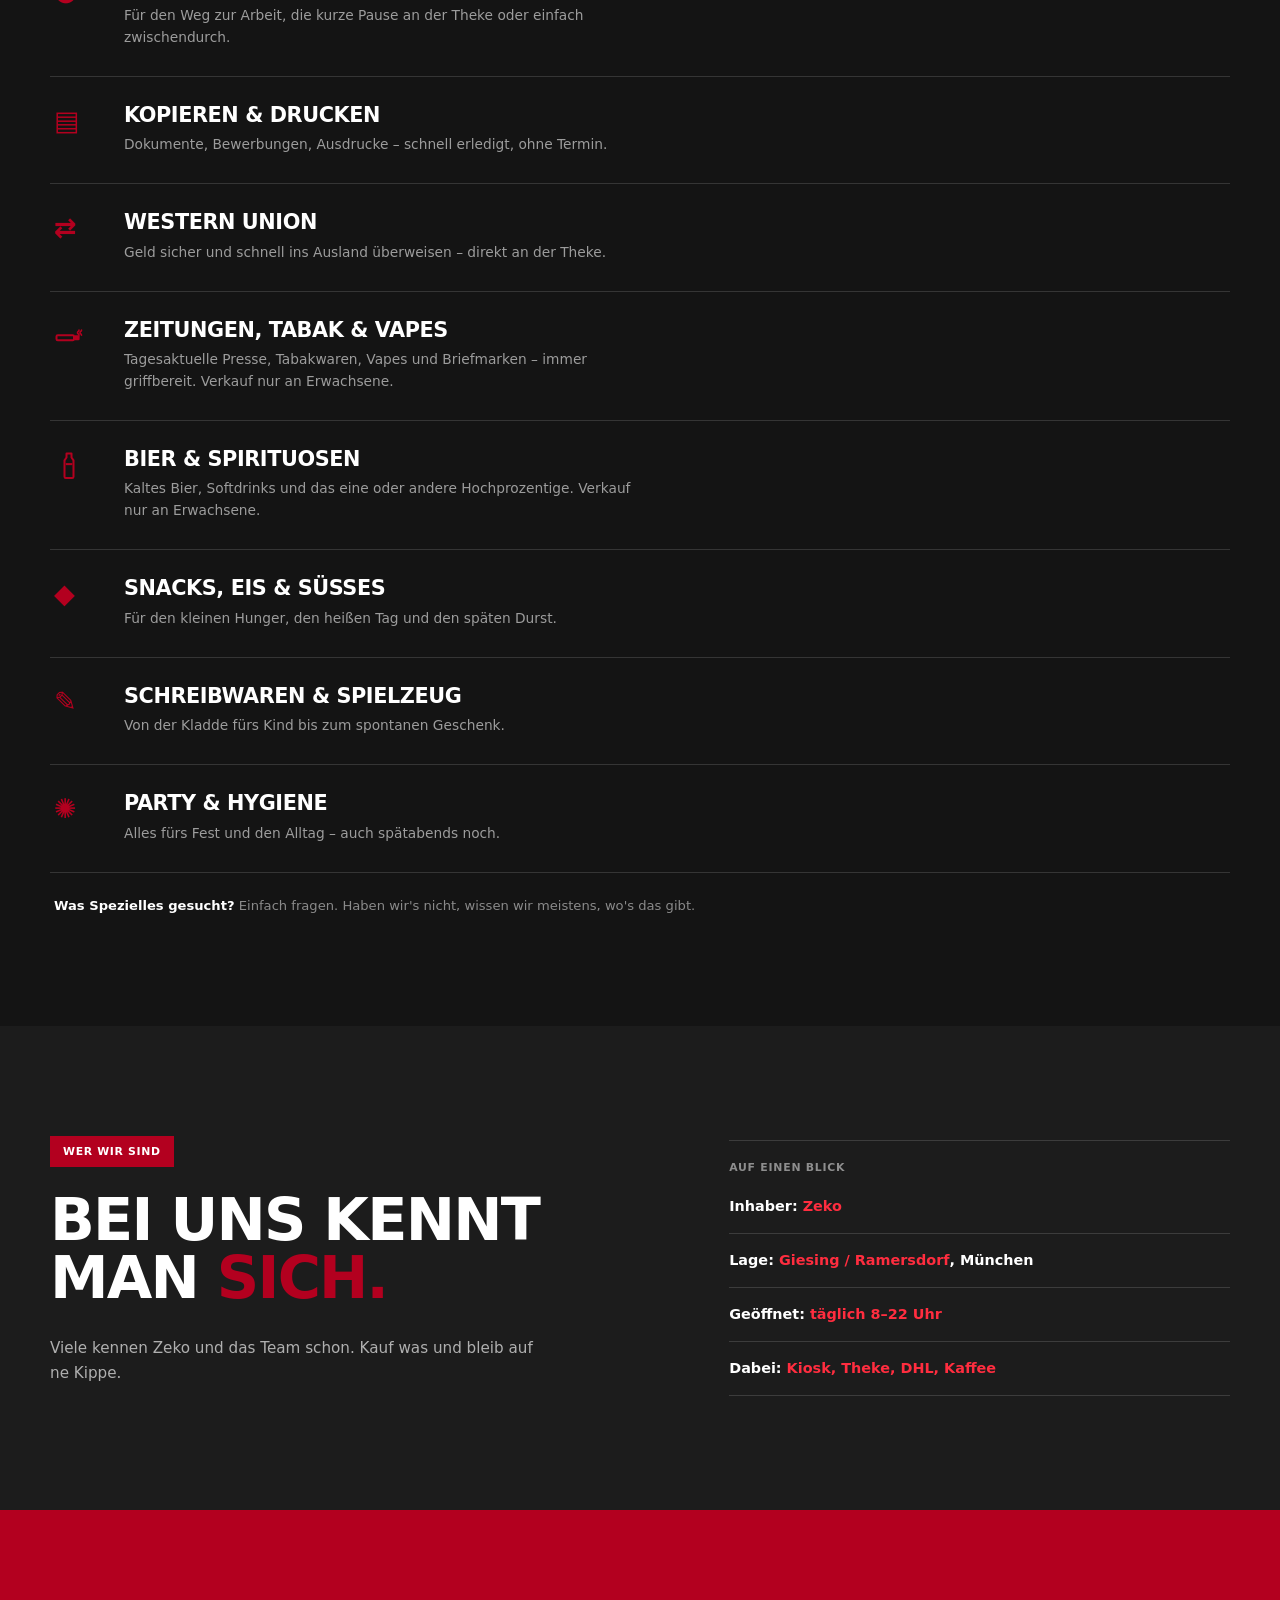
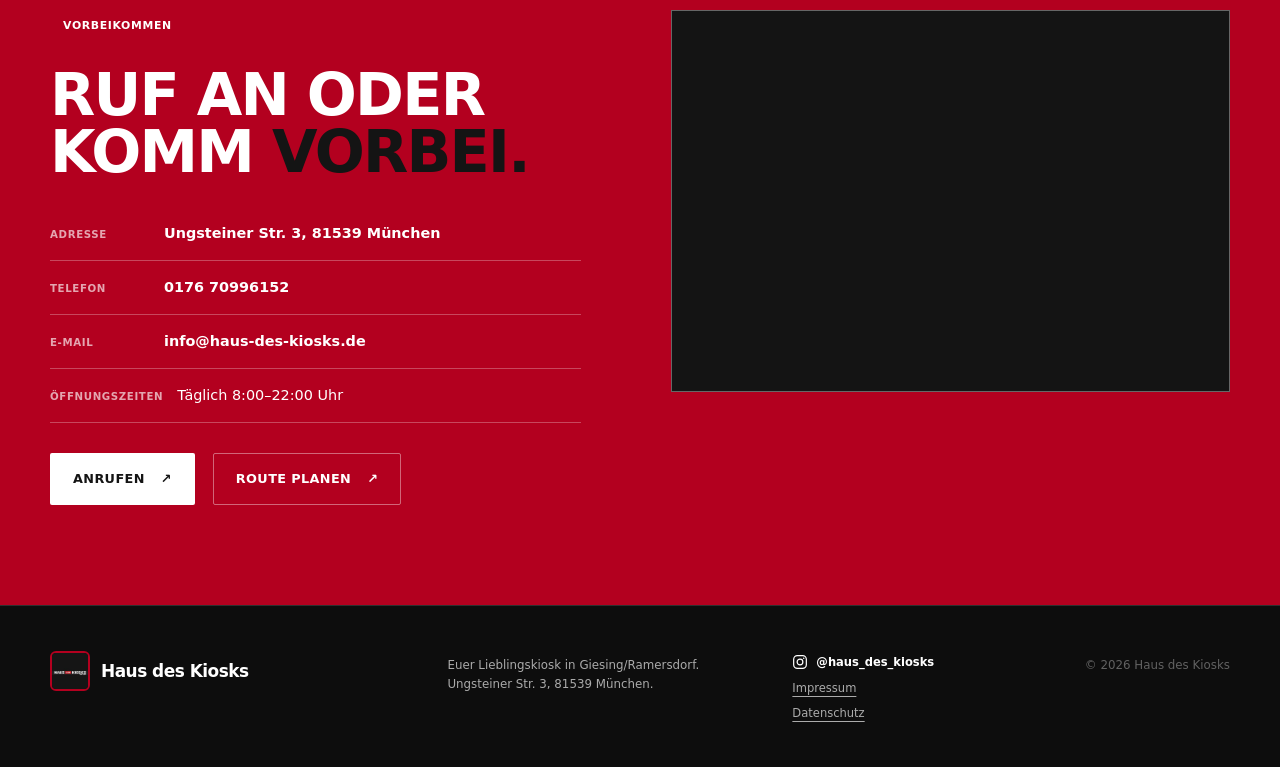
==== commit a55d7d3f: "Instagram-Abschnitt entfernen, Nav-Link zeigt jetzt direkt auf Instagram Follow-CTA bleibt oben im H" ====
--- a/index.html
+++ b/index.html
@@ -58,7 +58,7 @@
           <nav id="main-nav" class="main-nav" aria-label="Hauptnavigation">
             <a href="#angebot">Angebot</a>
             <a href="#ueber-uns">Über uns</a>
-            <a href="#instagram">Instagram</a>
+            <a href="https://www.instagram.com/haus_des_kiosks/" target="_blank" rel="noopener">Instagram</a>
             <a href="#kontakt">Kontakt</a>
           </nav>
           <a class="nav-insta" href="https://www.instagram.com/haus_des_kiosks/" target="_blank" rel="noopener">
@@ -206,29 +206,6 @@
               <li>Geöffnet: <b>täglich 8–22 Uhr</b></li>
               <li>Dabei: <b>Kiosk, Theke, DHL, Kaffee</b></li>
             </ul>
-          </div>
-        </div>
-      </section>
-
-      <section id="instagram" class="section insta-section">
-        <div class="container insta-grid">
-          <div class="insta-copy">
-            <p class="eyebrow">Instagram</p>
-            <h2>Folg uns auf<br><em>Instagram.</em></h2>
-            <a class="button button-primary" href="https://www.instagram.com/haus_des_kiosks/" target="_blank" rel="noopener">
-              <svg viewBox="0 0 24 24" fill="none" aria-hidden="true"><rect x="2.5" y="2.5" width="19" height="19" rx="5.5" stroke="currentColor" stroke-width="1.8"/><circle cx="12" cy="12" r="4.3" stroke="currentColor" stroke-width="1.8"/><circle cx="17.6" cy="6.4" r="1.15" fill="currentColor"/></svg>
-              @haus_des_kiosks folgen <span aria-hidden="true">↗</span>
-            </a>
-            <div class="insta-handle">
-              <img class="handle-avatar" src="instagram-avatar.jpg" alt="" width="22" height="22">
-              <span><strong>@haus_des_kiosks</strong> · instagram.com/haus_des_kiosks</span>
-            </div>
-          </div>
-          <div class="insta-tiles" role="img" aria-label="Instagram Vorschau, folge uns für die aktuellen Beiträge">
-            <div class="insta-tile insta-tile-profile"><img src="instagram-avatar.jpg" alt="Profilbild @haus_des_kiosks auf Instagram" loading="lazy"></div>
-            <div class="insta-tile"><svg viewBox="0 0 24 24" fill="none" aria-hidden="true"><rect x="2.5" y="2.5" width="19" height="19" rx="5.5" stroke="currentColor" stroke-width="1.6"/><circle cx="12" cy="12" r="4.3" stroke="currentColor" stroke-width="1.6"/><circle cx="17.6" cy="6.4" r="1.1" fill="currentColor"/></svg></div>
-            <div class="insta-tile"><svg viewBox="0 0 24 24" fill="none" aria-hidden="true"><rect x="2.5" y="2.5" width="19" height="19" rx="5.5" stroke="currentColor" stroke-width="1.6"/><circle cx="12" cy="12" r="4.3" stroke="currentColor" stroke-width="1.6"/><circle cx="17.6" cy="6.4" r="1.1" fill="currentColor"/></svg></div>
-            <div class="insta-tile"><svg viewBox="0 0 24 24" fill="none" aria-hidden="true"><rect x="2.5" y="2.5" width="19" height="19" rx="5.5" stroke="currentColor" stroke-width="1.6"/><circle cx="12" cy="12" r="4.3" stroke="currentColor" stroke-width="1.6"/><circle cx="17.6" cy="6.4" r="1.1" fill="currentColor"/></svg></div>
           </div>
         </div>
       </section>
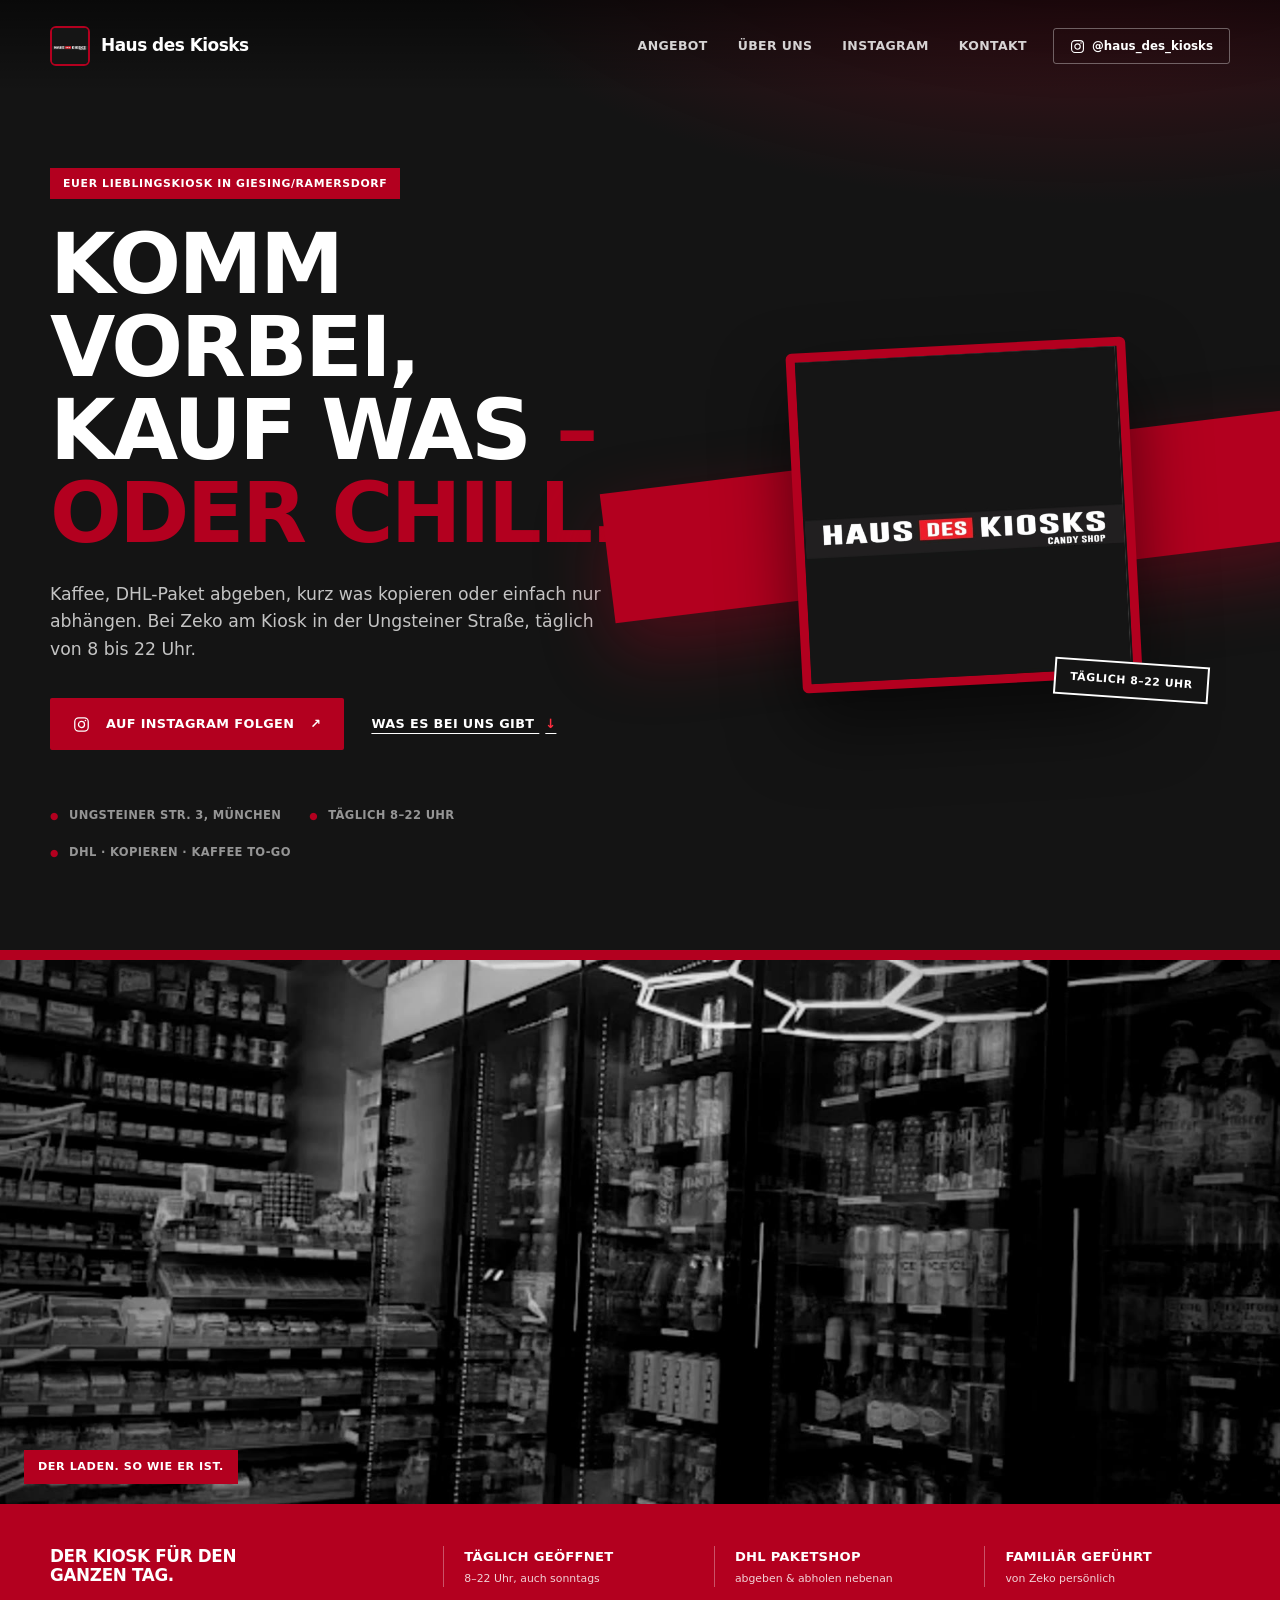
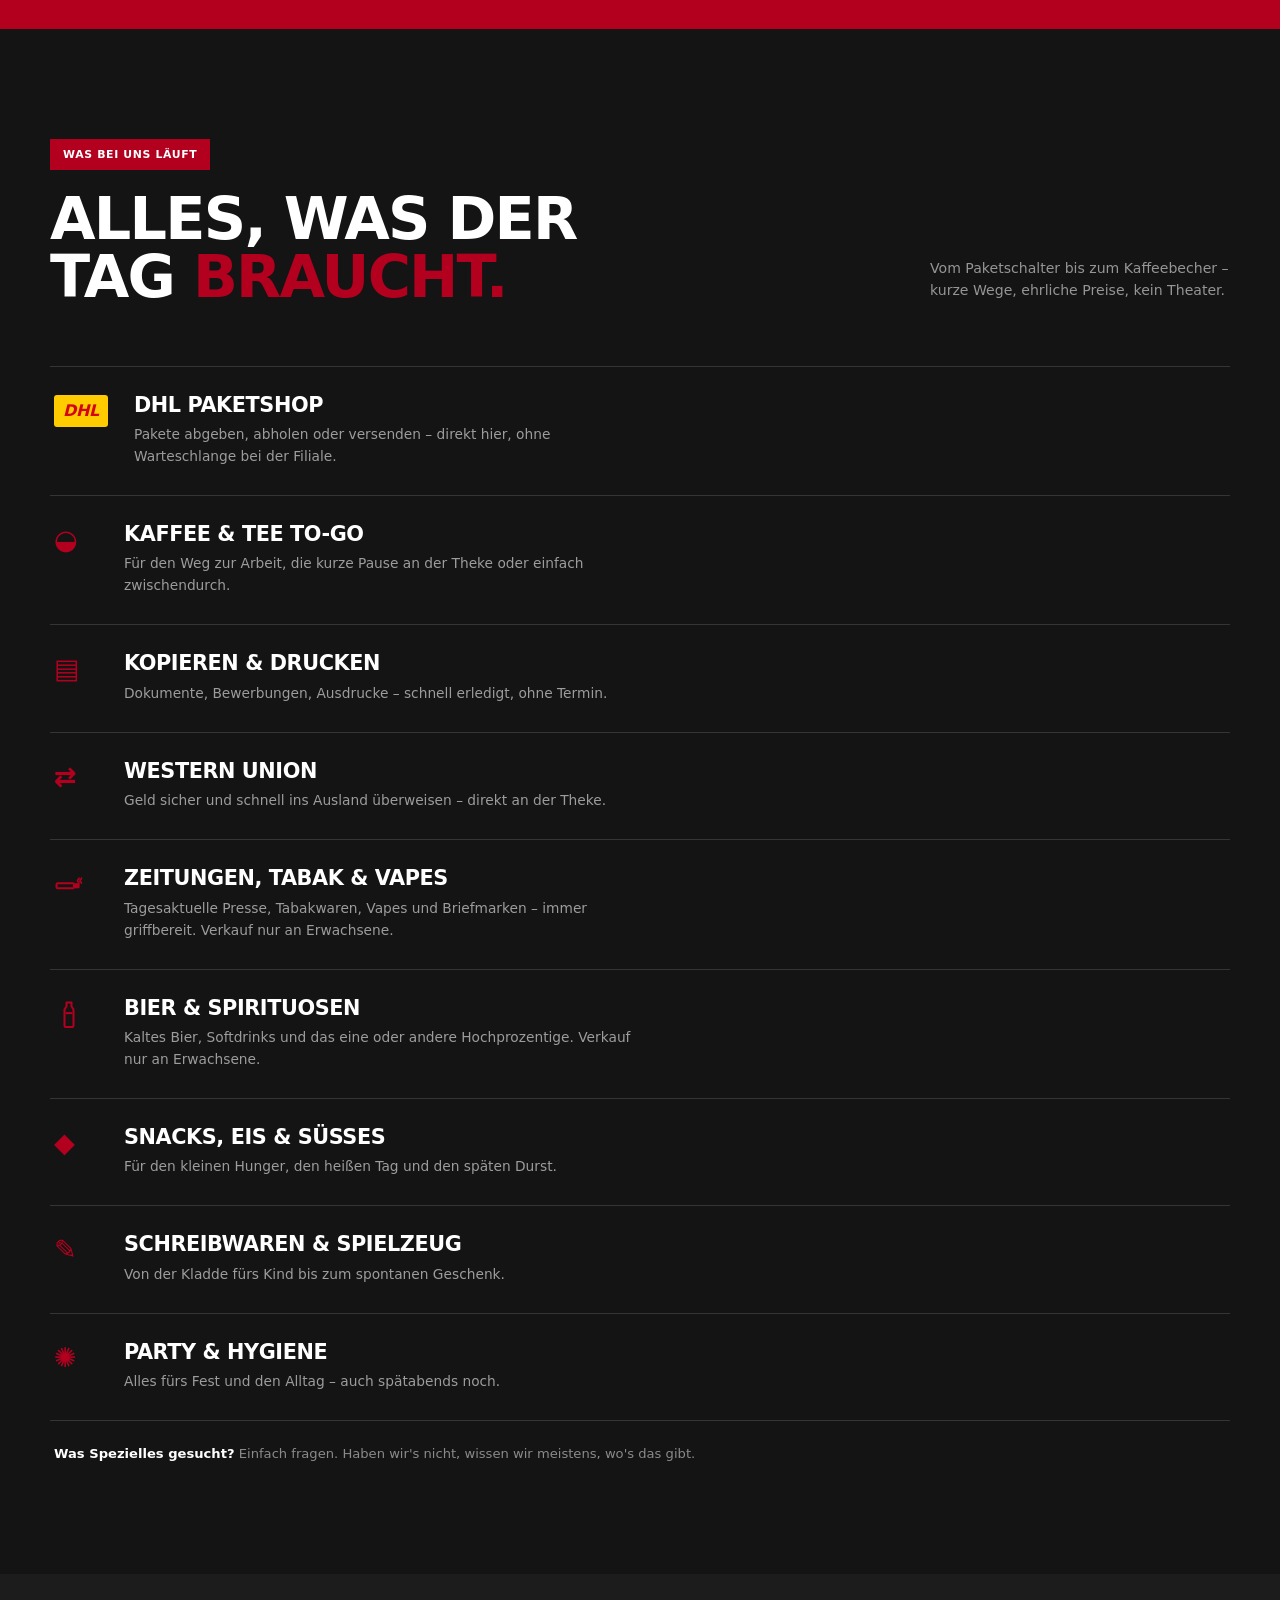
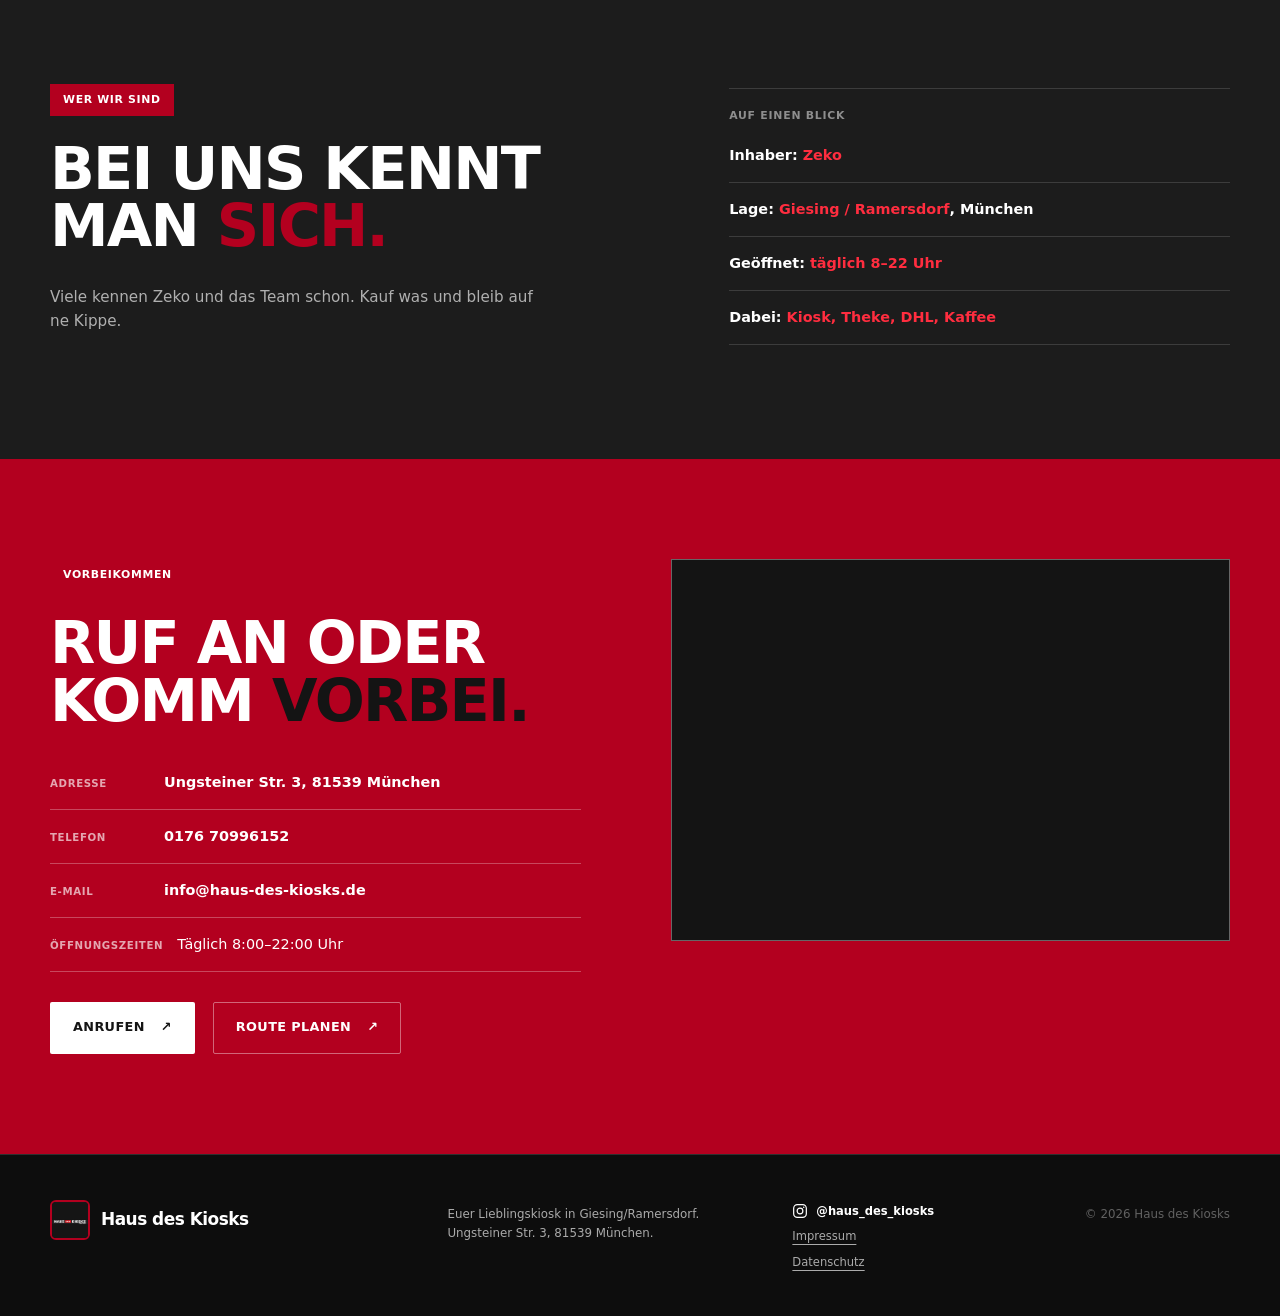
==== commit d2ba548f: "Teaser-Video im Hero-Bereich hinzugefügt Original 21:9-Clip komprimiert (14MB -> 3,6MB, Ton entfernt" ====
--- a/index.html
+++ b/index.html
@@ -100,6 +100,13 @@
         </div>
       </section>
 
+      <section class="teaser" aria-label="Impressionen aus dem Kiosk">
+        <video class="teaser-video" autoplay muted loop playsinline preload="metadata" poster="teaser-poster.jpg">
+          <source src="teaser.mp4" type="video/mp4">
+        </video>
+        <p class="teaser-tag">Der Laden. So wie er ist.</p>
+      </section>
+
       <section class="trust-strip" aria-label="Kurzprofil">
         <div class="container trust-grid">
           <p class="trust-intro">Der Kiosk für den ganzen Tag.</p>
--- a/styles.css
+++ b/styles.css
@@ -66,6 +66,10 @@
 .hero-logo { position: relative; z-index: 1; width: min(74%, 340px); aspect-ratio: 1; border: 9px solid var(--red); border-radius: 6px; box-shadow: 0 35px 70px rgba(0,0,0,.55); transform: rotate(-3deg); overflow: hidden; background: var(--ink); }
 .hero-logo img { width: 100%; height: 100%; object-fit: cover; display: block; }
 .hero-logo-tag { position: absolute; z-index: 2; right: 4%; bottom: 6%; padding: 8px 14px; background: var(--ink); border: 2px solid var(--white); color: var(--white); font-size: .68rem; font-weight: 800; text-transform: uppercase; letter-spacing: .05em; transform: rotate(4deg); }
+
+.teaser { position: relative; overflow: hidden; aspect-ratio: 21 / 9; background: var(--ink); border-top: 5px solid var(--red); }
+.teaser-video { display: block; width: 100%; height: 100%; object-fit: cover; }
+.teaser-tag { position: absolute; left: 24px; bottom: 20px; margin: 0; padding: 8px 14px; background: var(--red); color: var(--white); font-size: .7rem; font-weight: 800; text-transform: uppercase; letter-spacing: .05em; }
 
 .trust-strip { color: var(--white); background: var(--red); }
 .trust-grid { display: grid; grid-template-columns: 1.5fr repeat(3, 1fr); gap: 25px; align-items: center; min-height: 125px; }
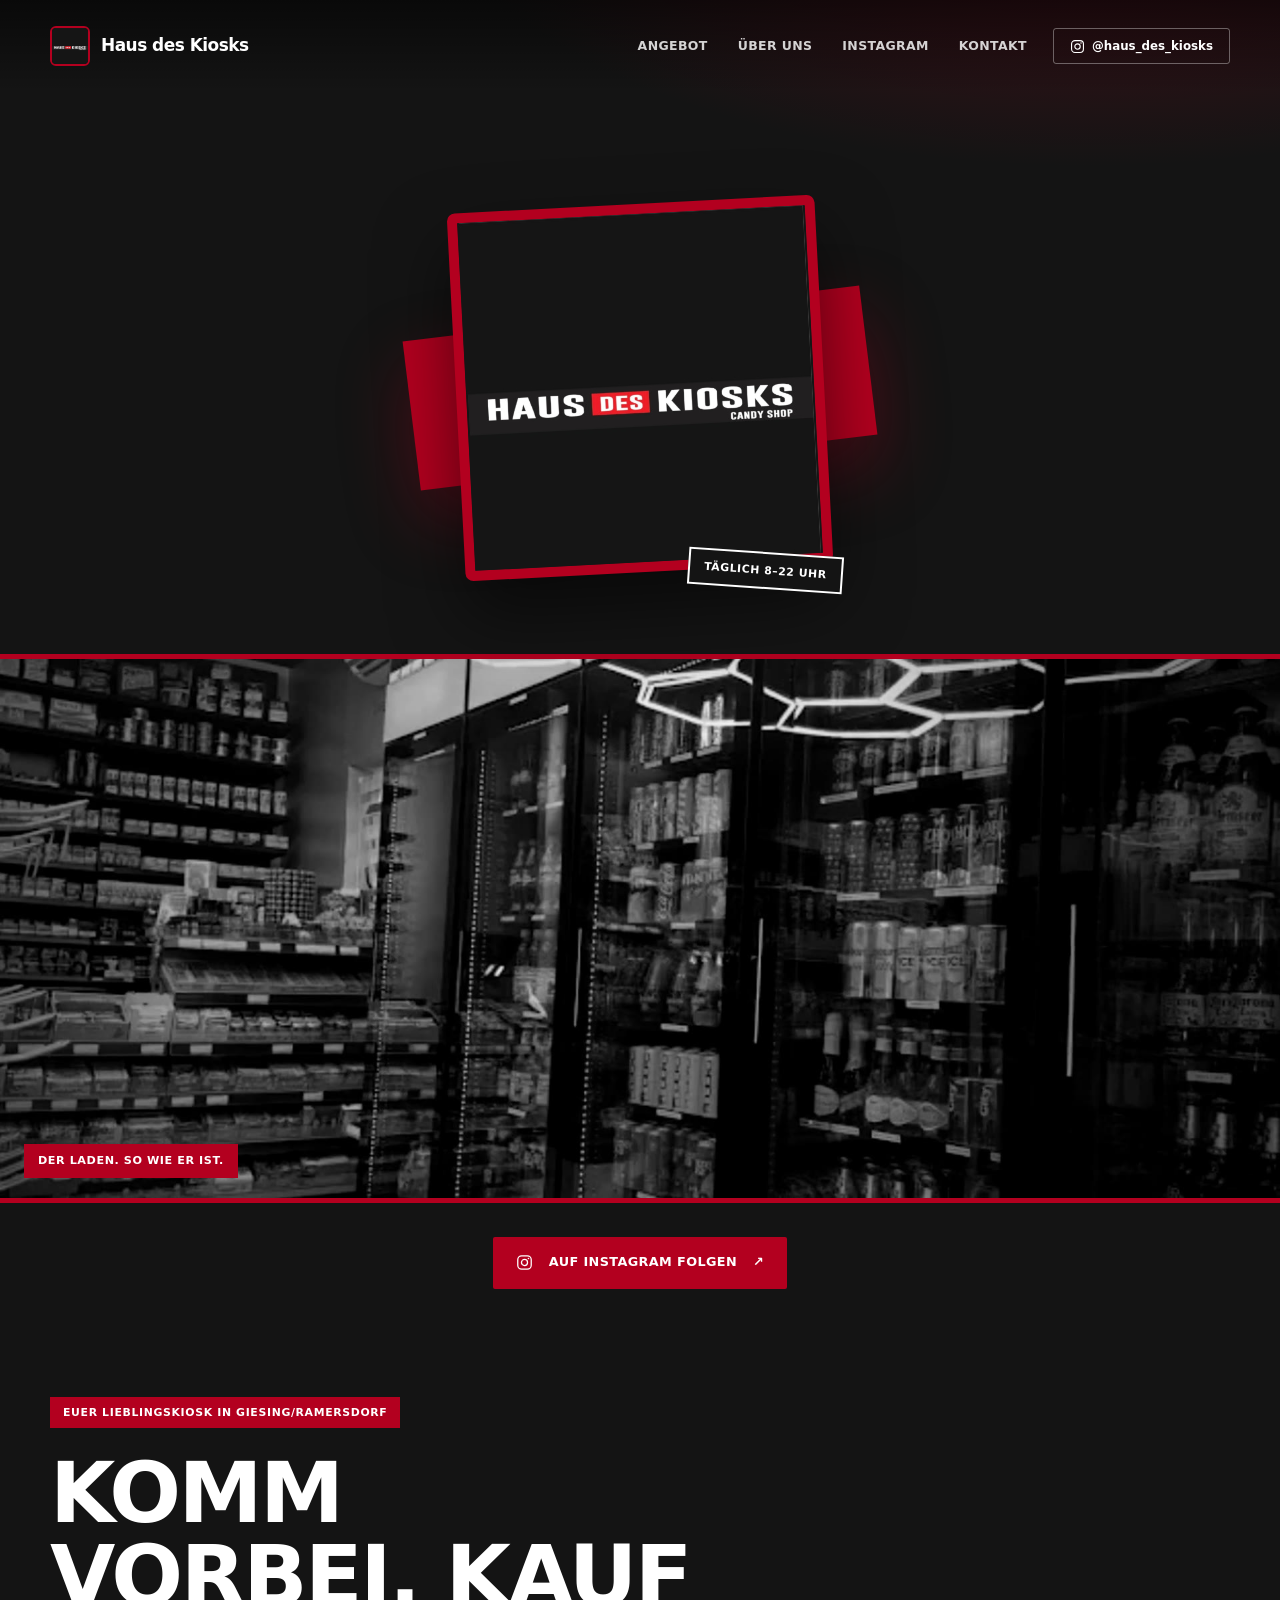
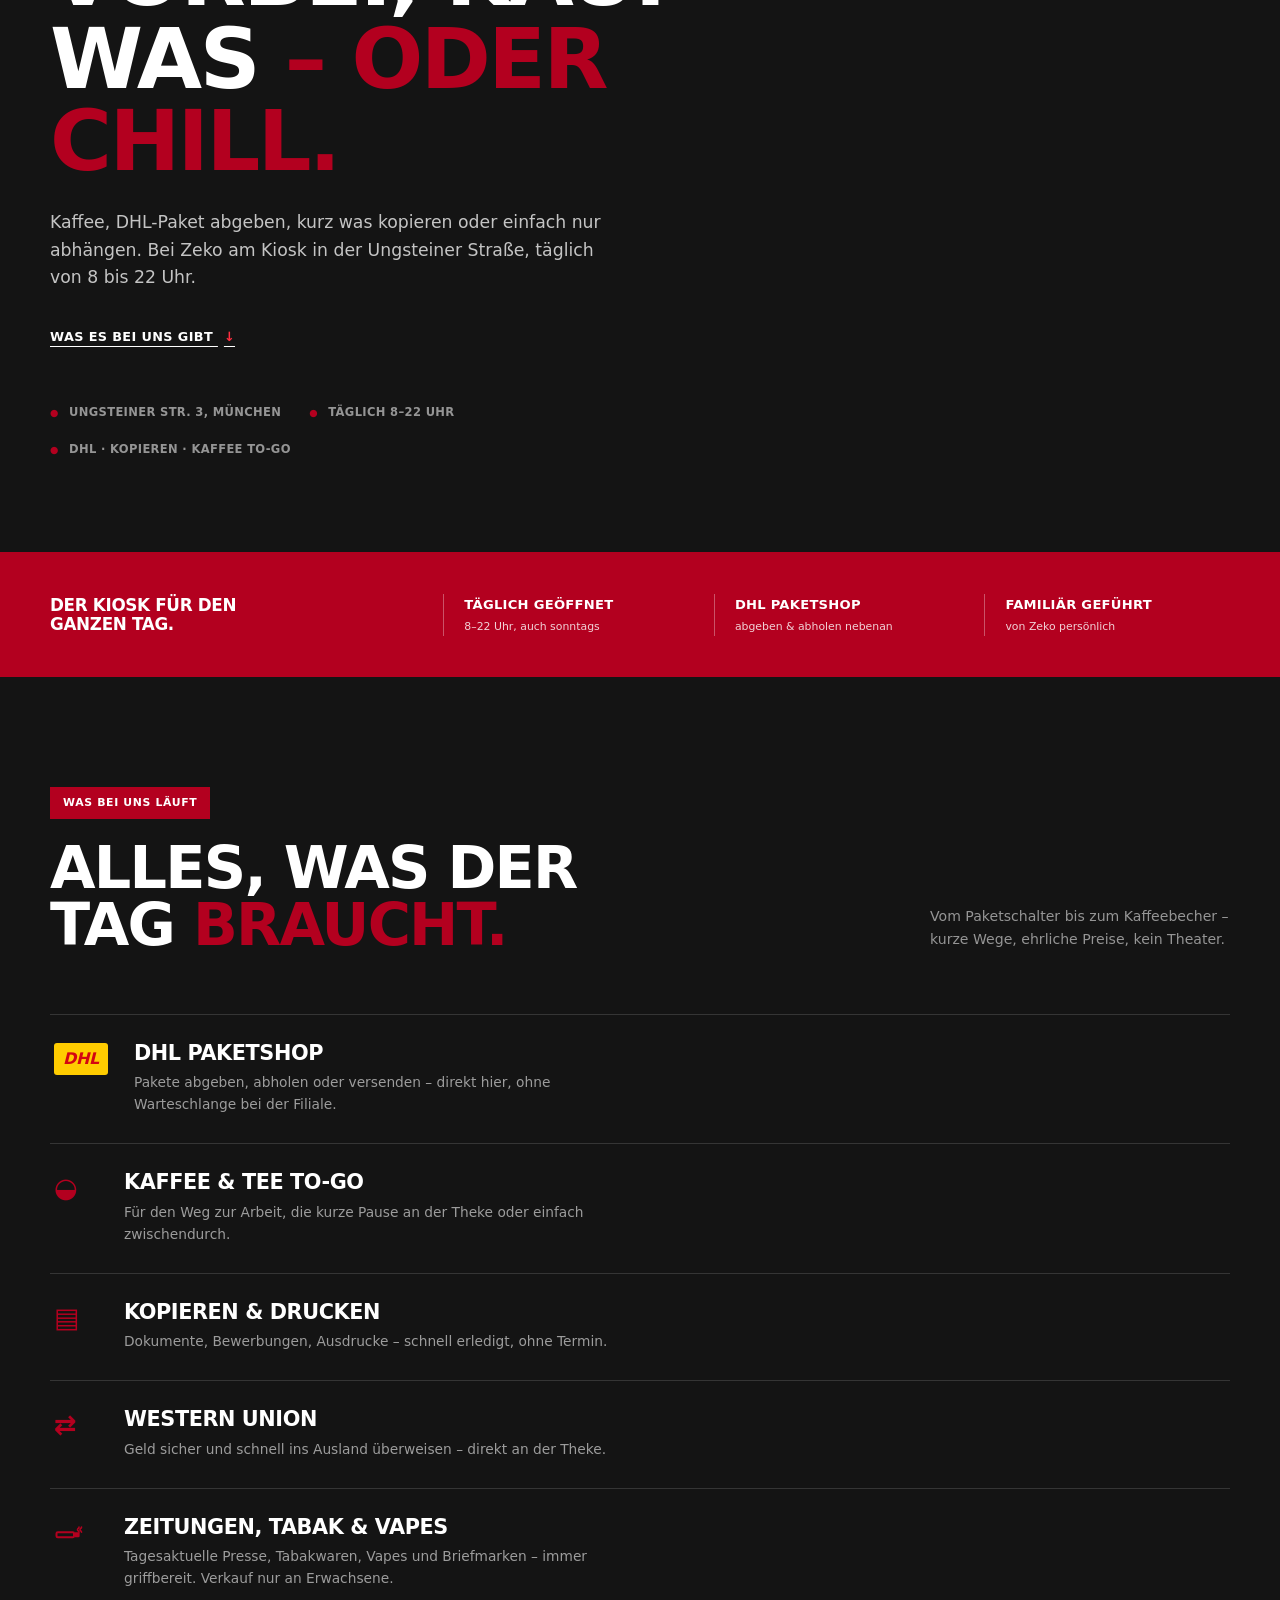
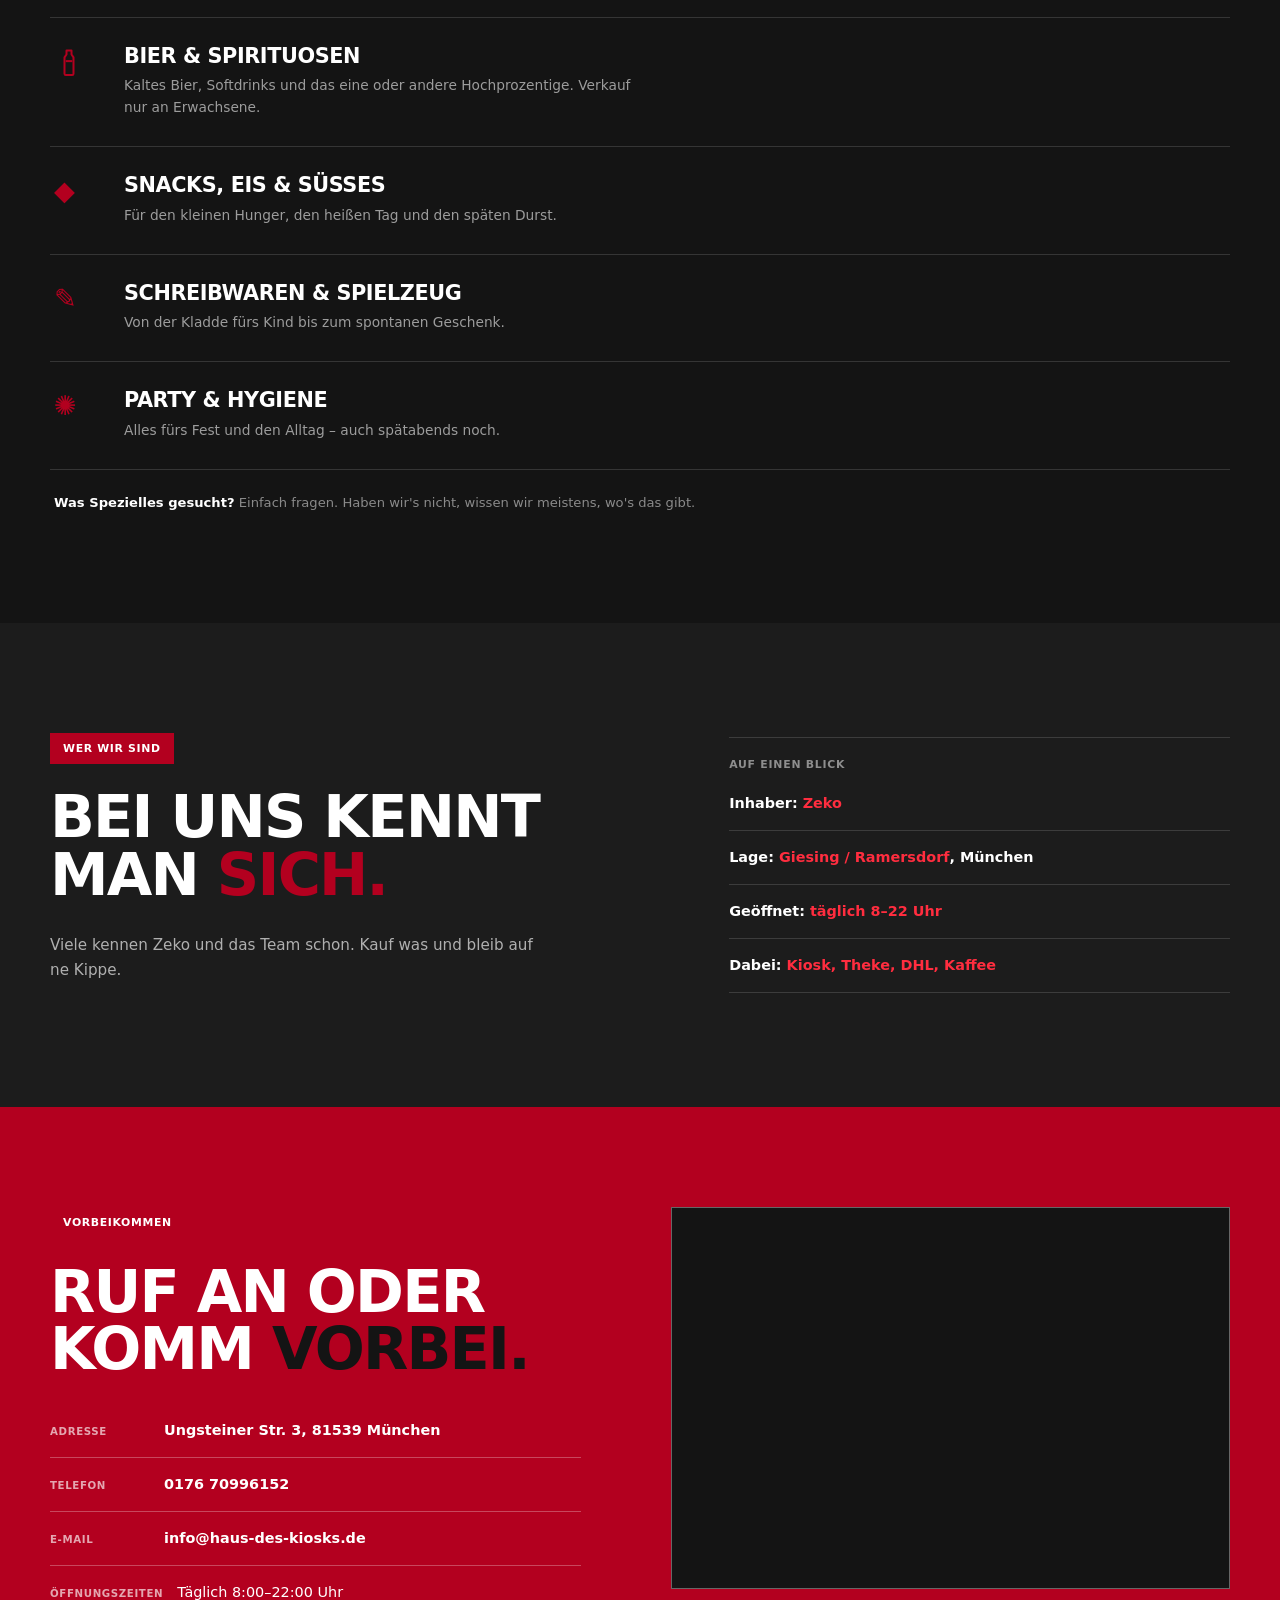
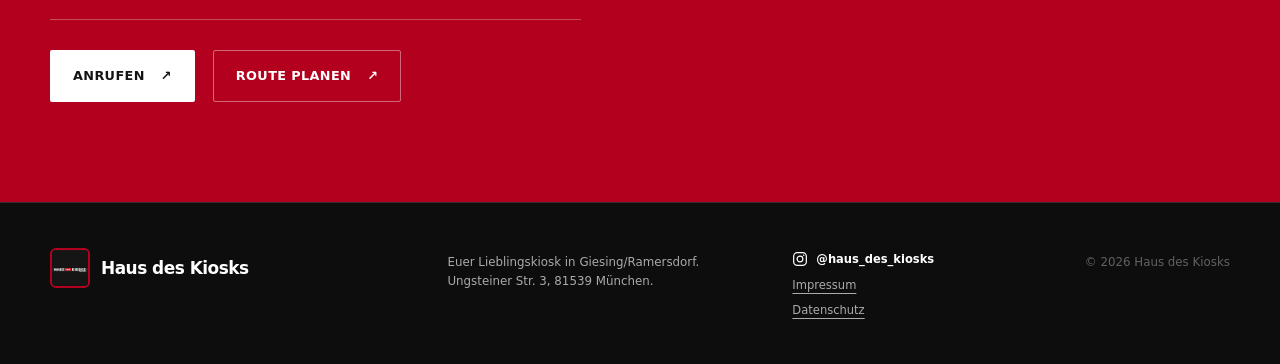
==== commit e73511ea: "Karten-Pin korrigiert und Hero neu geordnet (Logo, Video, Instagram zuerst) Der Pin lag falsch (Nomi" ====
--- a/index.html
+++ b/index.html
@@ -71,17 +71,41 @@
     </header>
 
     <main id="inhalt">
+      <section class="hero-showcase">
+        <div class="container">
+          <div class="hero-logo-wrap" aria-hidden="true">
+            <div class="hero-logo-slash"></div>
+            <div class="hero-logo">
+              <img src="instagram-avatar.jpg" alt="">
+            </div>
+            <div class="hero-logo-tag">Täglich 8–22 Uhr</div>
+          </div>
+        </div>
+
+        <div class="teaser" aria-label="Impressionen aus dem Kiosk">
+          <video class="teaser-video" autoplay muted loop playsinline preload="metadata" poster="teaser-poster.jpg">
+            <source src="teaser.mp4" type="video/mp4">
+          </video>
+          <p class="teaser-tag">Der Laden. So wie er ist.</p>
+        </div>
+
+        <div class="container">
+          <div class="hero-showcase-cta">
+            <a class="button button-primary" href="https://www.instagram.com/haus_des_kiosks/" target="_blank" rel="noopener">
+              <svg viewBox="0 0 24 24" fill="none" aria-hidden="true"><rect x="2.5" y="2.5" width="19" height="19" rx="5.5" stroke="currentColor" stroke-width="1.8"/><circle cx="12" cy="12" r="4.3" stroke="currentColor" stroke-width="1.8"/><circle cx="17.6" cy="6.4" r="1.15" fill="currentColor"/></svg>
+              Auf Instagram folgen <span aria-hidden="true">↗</span>
+            </a>
+          </div>
+        </div>
+      </section>
+
       <section class="hero">
-        <div class="container hero-grid">
+        <div class="container">
           <div class="hero-copy">
             <p class="eyebrow">Euer Lieblingskiosk in Giesing/Ramersdorf</p>
             <h1>Komm vorbei, kauf was <em>– oder chill.</em></h1>
             <p class="hero-lead">Kaffee, DHL-Paket abgeben, kurz was kopieren oder einfach nur abhängen. Bei Zeko am Kiosk in der Ungsteiner Straße, täglich von 8 bis 22 Uhr.</p>
             <div class="hero-actions">
-              <a class="button button-primary" href="https://www.instagram.com/haus_des_kiosks/" target="_blank" rel="noopener">
-                <svg viewBox="0 0 24 24" fill="none" aria-hidden="true"><rect x="2.5" y="2.5" width="19" height="19" rx="5.5" stroke="currentColor" stroke-width="1.8"/><circle cx="12" cy="12" r="4.3" stroke="currentColor" stroke-width="1.8"/><circle cx="17.6" cy="6.4" r="1.15" fill="currentColor"/></svg>
-                Auf Instagram folgen <span aria-hidden="true">↗</span>
-              </a>
               <a class="text-link" href="#angebot">Was es bei uns gibt <span aria-hidden="true">↓</span></a>
             </div>
             <div class="hero-notes" aria-label="Kurzinfos">
@@ -90,21 +114,7 @@
               <span><i>●</i> DHL · Kopieren · Kaffee to-go</span>
             </div>
           </div>
-          <div class="hero-logo-wrap" aria-hidden="true">
-            <div class="hero-logo-slash"></div>
-            <div class="hero-logo">
-              <img src="instagram-avatar.jpg" alt="">
-            </div>
-            <div class="hero-logo-tag">Täglich 8–22 Uhr</div>
-          </div>
-        </div>
-      </section>
-
-      <section class="teaser" aria-label="Impressionen aus dem Kiosk">
-        <video class="teaser-video" autoplay muted loop playsinline preload="metadata" poster="teaser-poster.jpg">
-          <source src="teaser.mp4" type="video/mp4">
-        </video>
-        <p class="teaser-tag">Der Laden. So wie er ist.</p>
+        </div>
       </section>
 
       <section class="trust-strip" aria-label="Kurzprofil">
@@ -234,7 +244,7 @@
             </div>
           </div>
           <div class="map-frame">
-            <iframe title="Karte: Haus des Kiosks, Ungsteiner Str. 3, München" loading="lazy" referrerpolicy="no-referrer-when-downgrade" src="https://www.openstreetmap.org/export/embed.html?bbox=11.6110%2C48.1055%2C11.6270%2C48.1135&layer=mapnik&marker=48.1095%2C11.6190"></iframe>
+            <iframe title="Karte: Haus des Kiosks, Ungsteiner Str. 3, München" loading="lazy" referrerpolicy="no-referrer-when-downgrade" src="https://www.openstreetmap.org/export/embed.html?bbox=11.5893%2C48.1107%2C11.6053%2C48.1187&layer=mapnik&marker=48.1147%2C11.5973"></iframe>
           </div>
         </div>
       </section>
--- a/styles.css
+++ b/styles.css
@@ -34,11 +34,7 @@
 .nav-insta svg { width: 15px; height: 15px; }
 .menu-toggle { display: none; }
 
-.hero { position: relative; overflow: hidden; min-height: 760px; padding: 168px 0 94px; color: var(--white); background:
-  radial-gradient(1100px 500px at 85% -10%, rgba(179,0,31,.35), transparent 60%),
-  var(--ink); }
-.hero::after { content: ''; position: absolute; inset: auto 0 0; height: 5px; background: var(--red); }
-.hero-grid { position: relative; z-index: 1; display: grid; grid-template-columns: 1.05fr .95fr; gap: 60px; align-items: center; }
+.hero { position: relative; color: var(--white); background: var(--ink); padding: 64px 0 94px; }
 .hero-copy { max-width: 660px; }
 .eyebrow { display: inline-flex; align-items: center; gap: 8px; margin: 0 0 24px; padding: 7px 13px; background: var(--red); color: var(--white); font-size: .68rem; font-weight: 800; letter-spacing: .06em; text-transform: uppercase; }
 h1, h2, h3, p { margin-top: 0; }
@@ -61,15 +57,19 @@
 .hero-notes { display: flex; flex-wrap: wrap; gap: 18px 28px; color: rgba(255,255,255,.55); font-size: .72rem; font-weight: 700; text-transform: uppercase; letter-spacing: .03em; }
 .hero-notes i { margin-right: 6px; color: var(--red); font-style: normal; font-size: .6rem; }
 
-.hero-logo-wrap { position: relative; display: grid; place-items: center; min-height: 420px; }
-.hero-logo-slash { position: absolute; width: 135%; height: 130px; background: var(--red); transform: rotate(-7deg); box-shadow: 0 30px 70px rgba(179,0,31,.35); }
-.hero-logo { position: relative; z-index: 1; width: min(74%, 340px); aspect-ratio: 1; border: 9px solid var(--red); border-radius: 6px; box-shadow: 0 35px 70px rgba(0,0,0,.55); transform: rotate(-3deg); overflow: hidden; background: var(--ink); }
+.hero-showcase { position: relative; overflow: hidden; padding-top: 148px; background:
+  radial-gradient(1100px 500px at 85% -10%, rgba(179,0,31,.35), transparent 60%),
+  var(--ink); }
+.hero-logo-wrap { position: relative; z-index: 1; display: grid; place-items: center; min-height: 480px; width: min(100%, 460px); margin: 0 auto; }
+.hero-logo-slash { position: absolute; width: 100%; height: 150px; background: var(--red); transform: rotate(-7deg); box-shadow: 0 30px 70px rgba(179,0,31,.35); }
+.hero-logo { position: relative; z-index: 1; width: min(80%, 420px); aspect-ratio: 1; border: 10px solid var(--red); border-radius: 8px; box-shadow: 0 35px 70px rgba(0,0,0,.55); transform: rotate(-3deg); overflow: hidden; background: var(--ink); }
 .hero-logo img { width: 100%; height: 100%; object-fit: cover; display: block; }
-.hero-logo-tag { position: absolute; z-index: 2; right: 4%; bottom: 6%; padding: 8px 14px; background: var(--ink); border: 2px solid var(--white); color: var(--white); font-size: .68rem; font-weight: 800; text-transform: uppercase; letter-spacing: .05em; transform: rotate(4deg); }
-
-.teaser { position: relative; overflow: hidden; aspect-ratio: 21 / 9; background: var(--ink); border-top: 5px solid var(--red); }
+.hero-logo-tag { position: absolute; z-index: 2; right: 6%; bottom: 8%; padding: 8px 14px; background: var(--ink); border: 2px solid var(--white); color: var(--white); font-size: .68rem; font-weight: 800; text-transform: uppercase; letter-spacing: .05em; transform: rotate(4deg); }
+
+.teaser { position: relative; overflow: hidden; margin-top: 26px; aspect-ratio: 21 / 9; background: var(--ink); border-top: 5px solid var(--red); border-bottom: 5px solid var(--red); }
 .teaser-video { display: block; width: 100%; height: 100%; object-fit: cover; }
 .teaser-tag { position: absolute; left: 24px; bottom: 20px; margin: 0; padding: 8px 14px; background: var(--red); color: var(--white); font-size: .7rem; font-weight: 800; text-transform: uppercase; letter-spacing: .05em; }
+.hero-showcase-cta { display: flex; justify-content: center; padding: 34px 0 44px; }
 
 .trust-strip { color: var(--white); background: var(--red); }
 .trust-grid { display: grid; grid-template-columns: 1.5fr repeat(3, 1fr); gap: 25px; align-items: center; min-height: 125px; }
@@ -157,9 +157,10 @@
 
 @media (max-width: 850px) {
   .container { width: min(calc(100% - 36px), var(--max)); }
-  .hero { min-height: auto; padding-top: 140px; }
-  .hero-grid, .kiez-grid, .insta-grid, .contact-grid { grid-template-columns: 1fr; gap: 56px; }
-  .hero-logo-wrap { max-width: 420px; width: 100%; margin: 0 auto; }
+  .hero { padding-top: 54px; }
+  .hero-showcase { padding-top: 120px; }
+  .hero-logo-wrap { min-height: 380px; max-width: 340px; }
+  .kiez-grid, .insta-grid, .contact-grid { grid-template-columns: 1fr; gap: 56px; }
   .trust-grid { grid-template-columns: repeat(2, 1fr); padding: 27px 0; }
   .trust-intro { grid-column: 1 / -1; max-width: 100%; }
   .trust-grid div:nth-child(3) { border-left: 0; padding-left: 0; }
@@ -181,12 +182,15 @@
   .main-nav.is-open { display: flex; }
   .main-nav a { padding: 13px 0; border-bottom: 1px solid rgba(255,255,255,.1); }
   .main-nav a:last-child { border-bottom: 0; }
-  .hero { padding-top: 125px; padding-bottom: 55px; }
+  .hero { padding-top: 44px; padding-bottom: 55px; }
+  .hero-showcase { padding-top: 108px; }
   .hero h1 { font-size: clamp(2.7rem, 14vw, 4.2rem); }
   .hero-lead { font-size: .92rem; }
   .hero-actions { align-items: flex-start; flex-direction: column; gap: 18px; margin: 30px 0 43px; }
   .hero-notes { flex-direction: column; gap: 8px; }
-  .hero-logo-wrap { min-height: 300px; }
+  .hero-logo-wrap { min-height: 260px; max-width: 260px; }
+  .hero-showcase-cta { padding: 26px 0 34px; }
+  .hero-showcase-cta .button { width: 100%; justify-content: center; }
   .trust-grid { grid-template-columns: 1fr 1fr; gap: 21px 12px; }
   .trust-grid div { padding-left: 12px; }
   .service-row { gap: 16px; padding: 22px 4px; }
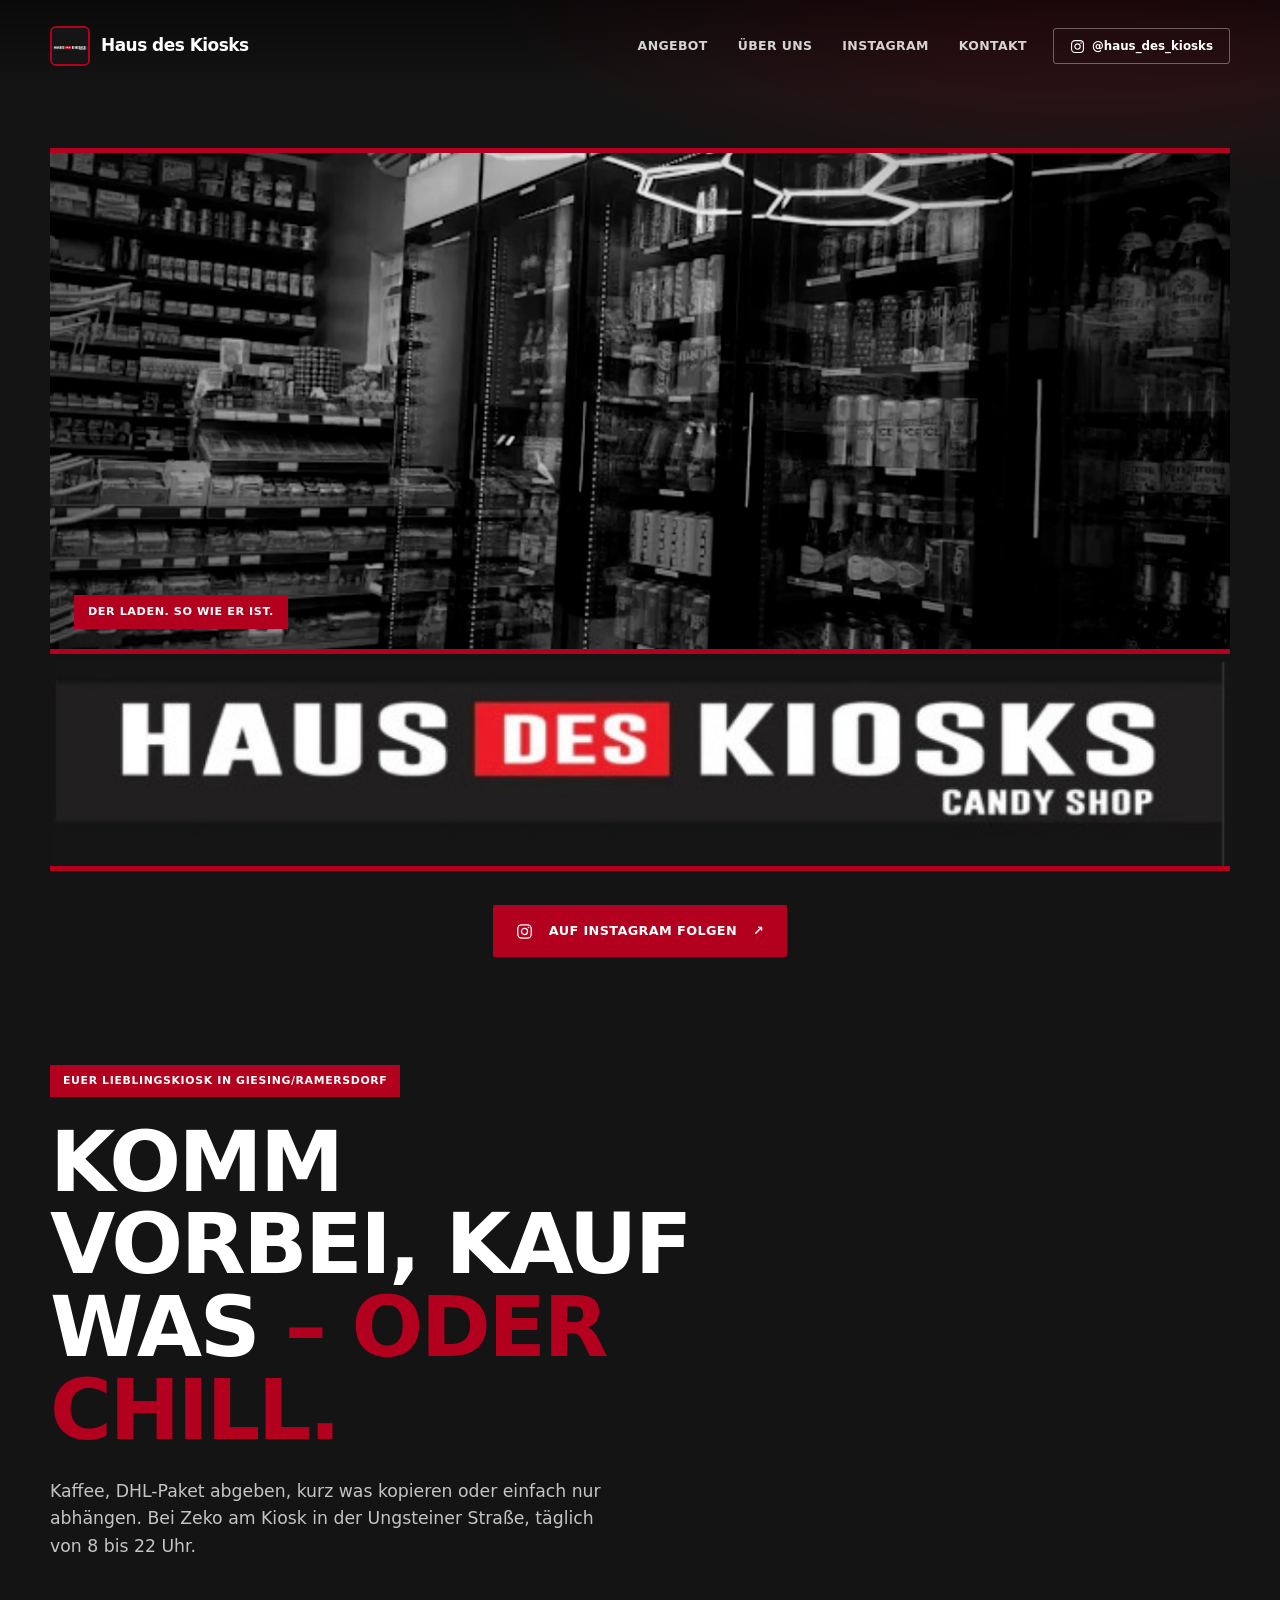
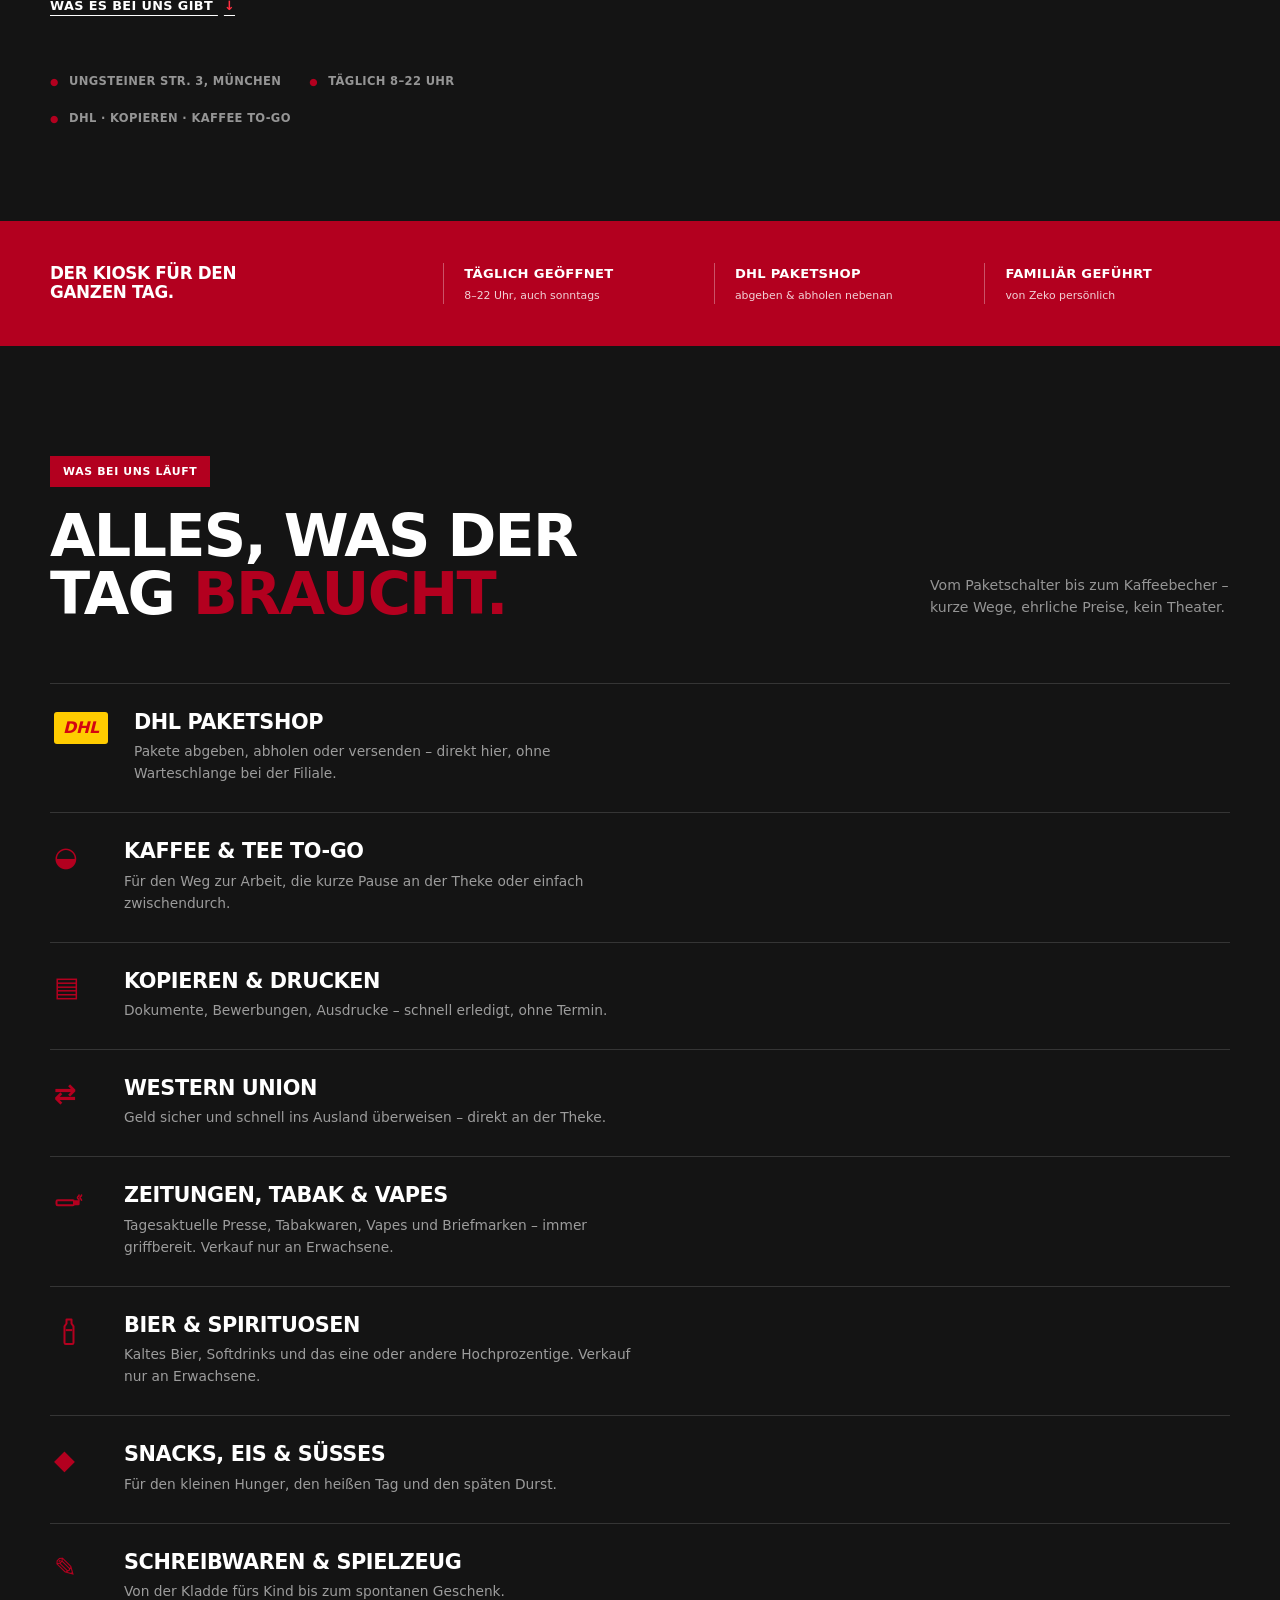
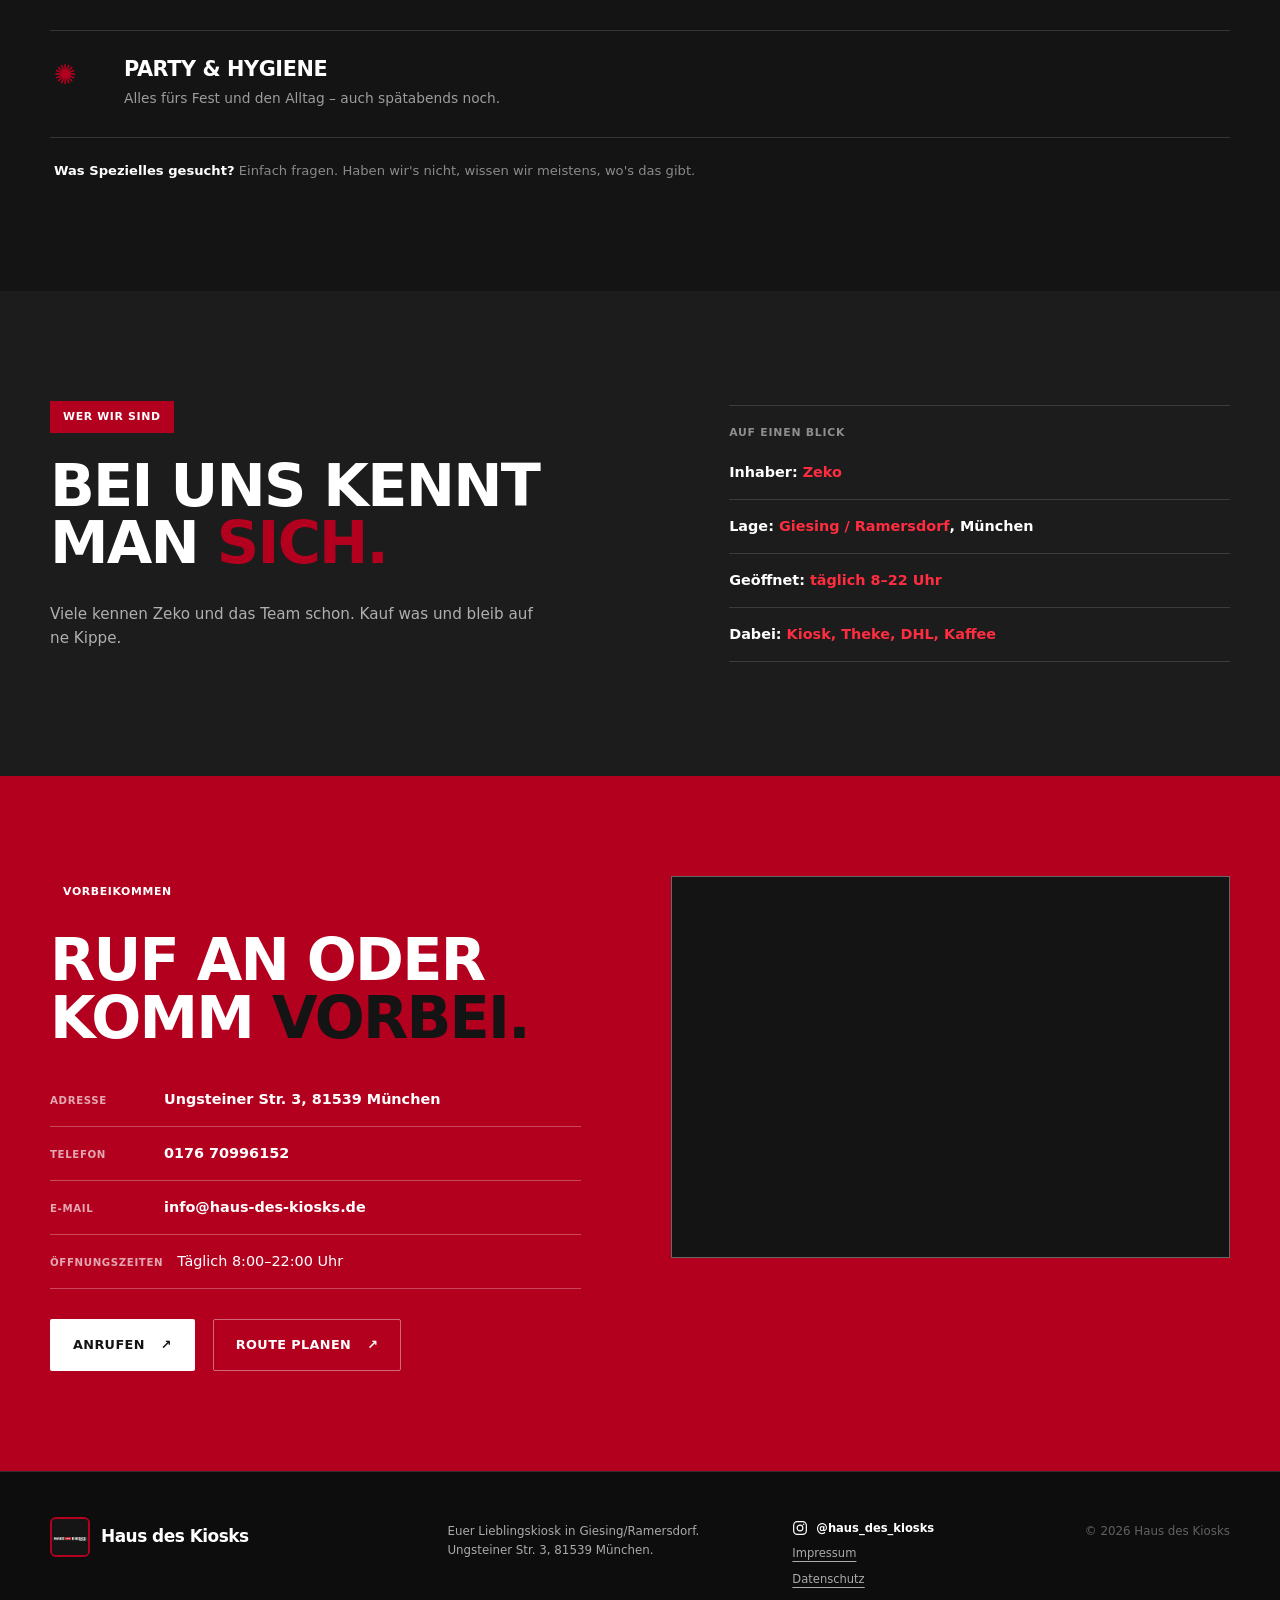
==== commit 9c67470a: "Hero-Reihenfolge: Video zuerst, dann Logo-Schriftzug, beide in Content-Breite Video und Logo sind je" ====
--- a/index.html
+++ b/index.html
@@ -73,23 +73,15 @@
     <main id="inhalt">
       <section class="hero-showcase">
         <div class="container">
-          <div class="hero-logo-wrap" aria-hidden="true">
-            <div class="hero-logo-slash"></div>
-            <div class="hero-logo">
-              <img src="instagram-avatar.jpg" alt="">
-            </div>
-            <div class="hero-logo-tag">Täglich 8–22 Uhr</div>
-          </div>
-        </div>
-
-        <div class="teaser" aria-label="Impressionen aus dem Kiosk">
-          <video class="teaser-video" autoplay muted loop playsinline preload="metadata" poster="teaser-poster.jpg">
-            <source src="teaser.mp4" type="video/mp4">
-          </video>
-          <p class="teaser-tag">Der Laden. So wie er ist.</p>
-        </div>
-
-        <div class="container">
+          <div class="teaser" aria-label="Impressionen aus dem Kiosk">
+            <video class="teaser-video" autoplay muted loop playsinline preload="metadata" poster="teaser-poster.jpg">
+              <source src="teaser.mp4" type="video/mp4">
+            </video>
+            <p class="teaser-tag">Der Laden. So wie er ist.</p>
+          </div>
+          <div class="hero-logo-frame">
+            <img src="logo-wordmark.jpg" alt="Haus des Kiosks – Candy Shop">
+          </div>
           <div class="hero-showcase-cta">
             <a class="button button-primary" href="https://www.instagram.com/haus_des_kiosks/" target="_blank" rel="noopener">
               <svg viewBox="0 0 24 24" fill="none" aria-hidden="true"><rect x="2.5" y="2.5" width="19" height="19" rx="5.5" stroke="currentColor" stroke-width="1.8"/><circle cx="12" cy="12" r="4.3" stroke="currentColor" stroke-width="1.8"/><circle cx="17.6" cy="6.4" r="1.15" fill="currentColor"/></svg>
--- a/styles.css
+++ b/styles.css
@@ -60,15 +60,11 @@
 .hero-showcase { position: relative; overflow: hidden; padding-top: 148px; background:
   radial-gradient(1100px 500px at 85% -10%, rgba(179,0,31,.35), transparent 60%),
   var(--ink); }
-.hero-logo-wrap { position: relative; z-index: 1; display: grid; place-items: center; min-height: 480px; width: min(100%, 460px); margin: 0 auto; }
-.hero-logo-slash { position: absolute; width: 100%; height: 150px; background: var(--red); transform: rotate(-7deg); box-shadow: 0 30px 70px rgba(179,0,31,.35); }
-.hero-logo { position: relative; z-index: 1; width: min(80%, 420px); aspect-ratio: 1; border: 10px solid var(--red); border-radius: 8px; box-shadow: 0 35px 70px rgba(0,0,0,.55); transform: rotate(-3deg); overflow: hidden; background: var(--ink); }
-.hero-logo img { width: 100%; height: 100%; object-fit: cover; display: block; }
-.hero-logo-tag { position: absolute; z-index: 2; right: 6%; bottom: 8%; padding: 8px 14px; background: var(--ink); border: 2px solid var(--white); color: var(--white); font-size: .68rem; font-weight: 800; text-transform: uppercase; letter-spacing: .05em; transform: rotate(4deg); }
-
-.teaser { position: relative; overflow: hidden; margin-top: 26px; aspect-ratio: 21 / 9; background: var(--ink); border-top: 5px solid var(--red); border-bottom: 5px solid var(--red); }
+.teaser { position: relative; z-index: 1; overflow: hidden; aspect-ratio: 21 / 9; background: var(--ink); border-top: 5px solid var(--red); border-bottom: 5px solid var(--red); }
 .teaser-video { display: block; width: 100%; height: 100%; object-fit: cover; }
 .teaser-tag { position: absolute; left: 24px; bottom: 20px; margin: 0; padding: 8px 14px; background: var(--red); color: var(--white); font-size: .7rem; font-weight: 800; text-transform: uppercase; letter-spacing: .05em; }
+.hero-logo-frame { margin-top: 8px; border-bottom: 5px solid var(--red); overflow: hidden; background: var(--ink); }
+.hero-logo-frame img { display: block; width: 100%; height: auto; }
 .hero-showcase-cta { display: flex; justify-content: center; padding: 34px 0 44px; }
 
 .trust-strip { color: var(--white); background: var(--red); }
@@ -159,7 +155,6 @@
   .container { width: min(calc(100% - 36px), var(--max)); }
   .hero { padding-top: 54px; }
   .hero-showcase { padding-top: 120px; }
-  .hero-logo-wrap { min-height: 380px; max-width: 340px; }
   .kiez-grid, .insta-grid, .contact-grid { grid-template-columns: 1fr; gap: 56px; }
   .trust-grid { grid-template-columns: repeat(2, 1fr); padding: 27px 0; }
   .trust-intro { grid-column: 1 / -1; max-width: 100%; }
@@ -188,7 +183,6 @@
   .hero-lead { font-size: .92rem; }
   .hero-actions { align-items: flex-start; flex-direction: column; gap: 18px; margin: 30px 0 43px; }
   .hero-notes { flex-direction: column; gap: 8px; }
-  .hero-logo-wrap { min-height: 260px; max-width: 260px; }
   .hero-showcase-cta { padding: 26px 0 34px; }
   .hero-showcase-cta .button { width: 100%; justify-content: center; }
   .trust-grid { grid-template-columns: 1fr 1fr; gap: 21px 12px; }
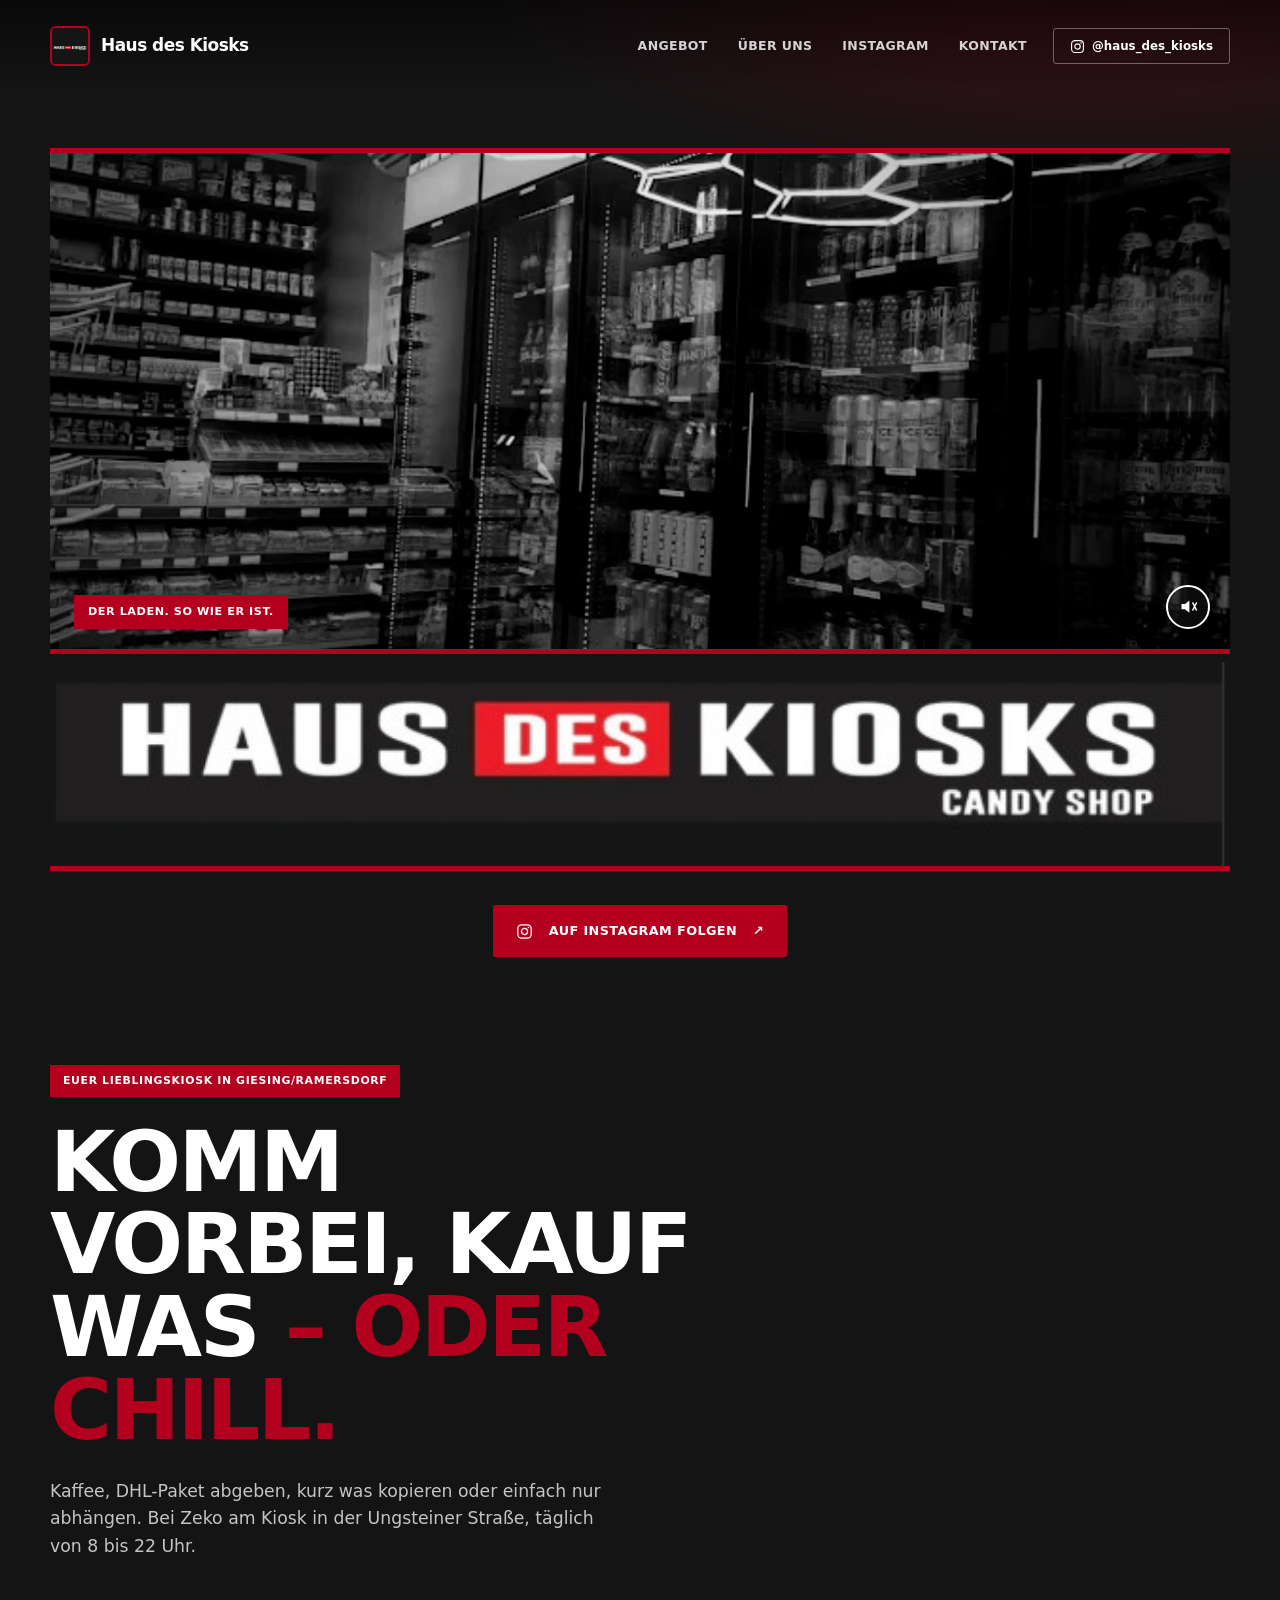
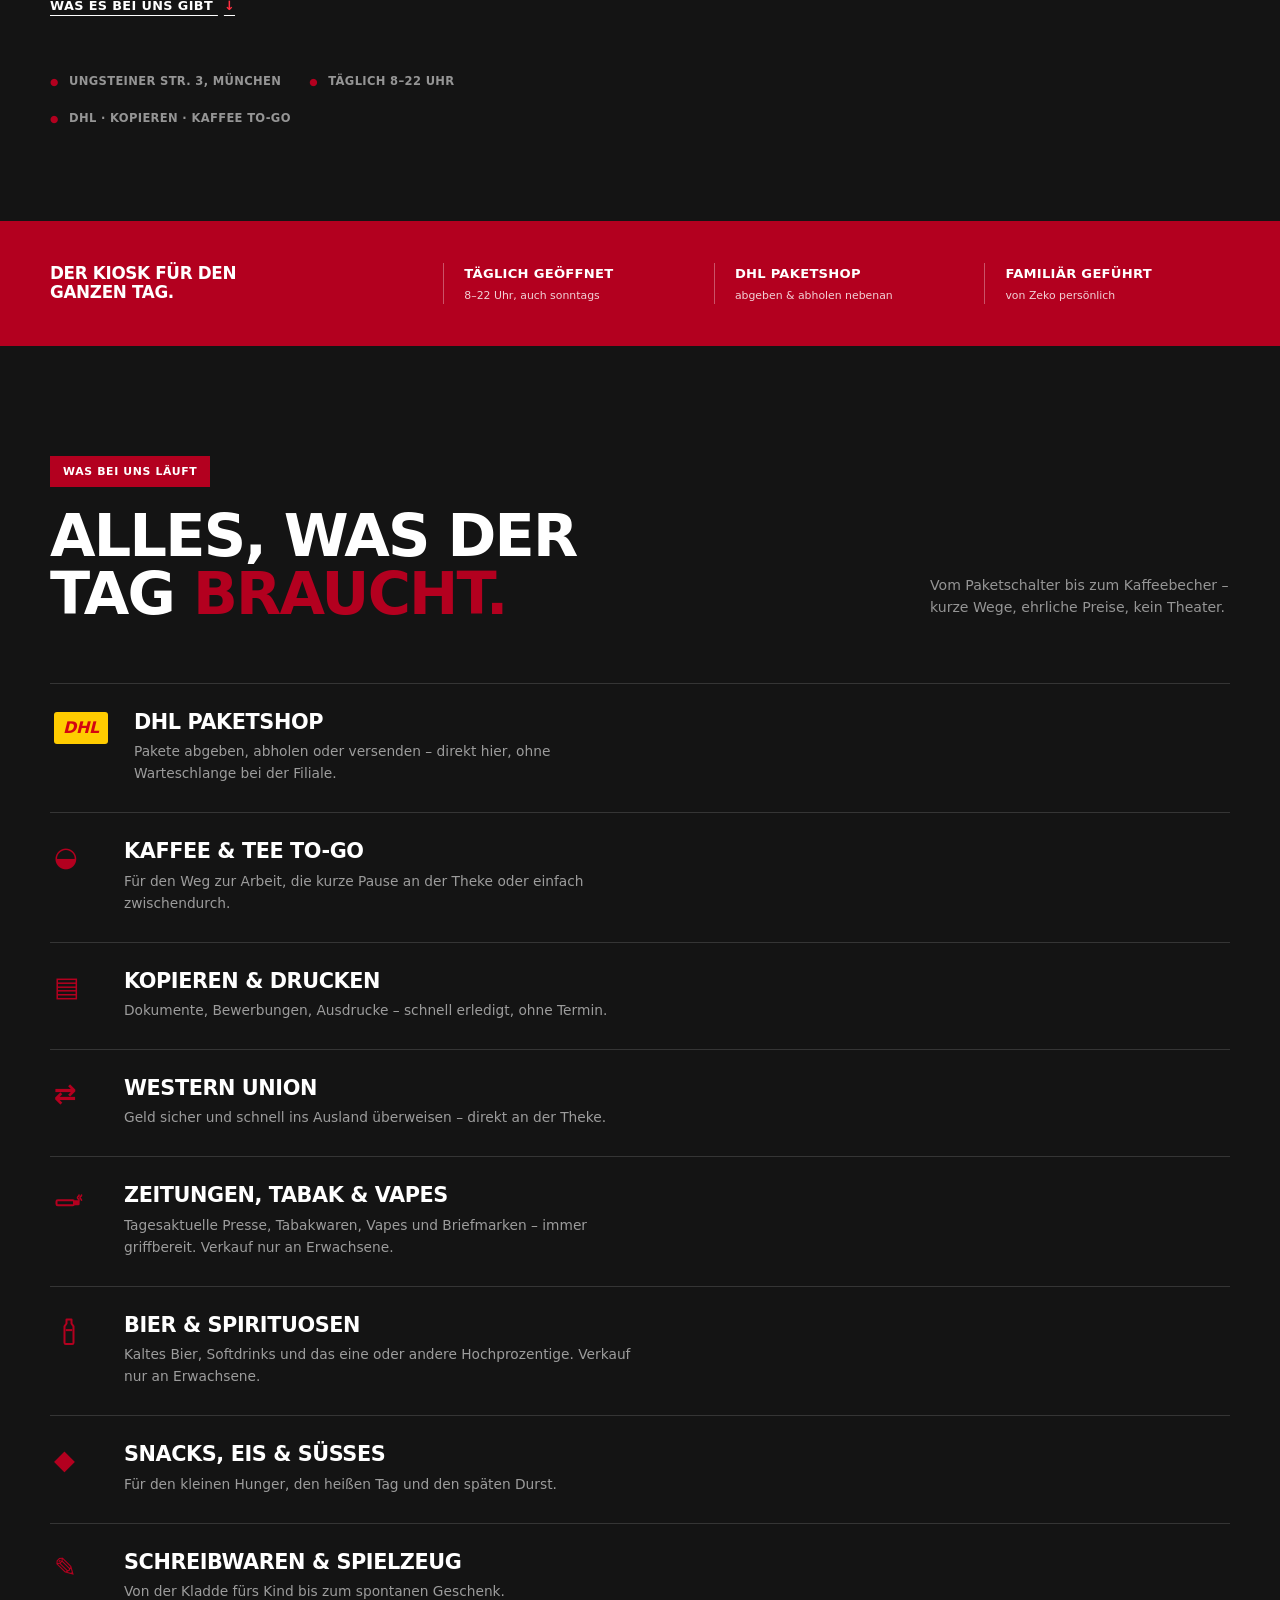
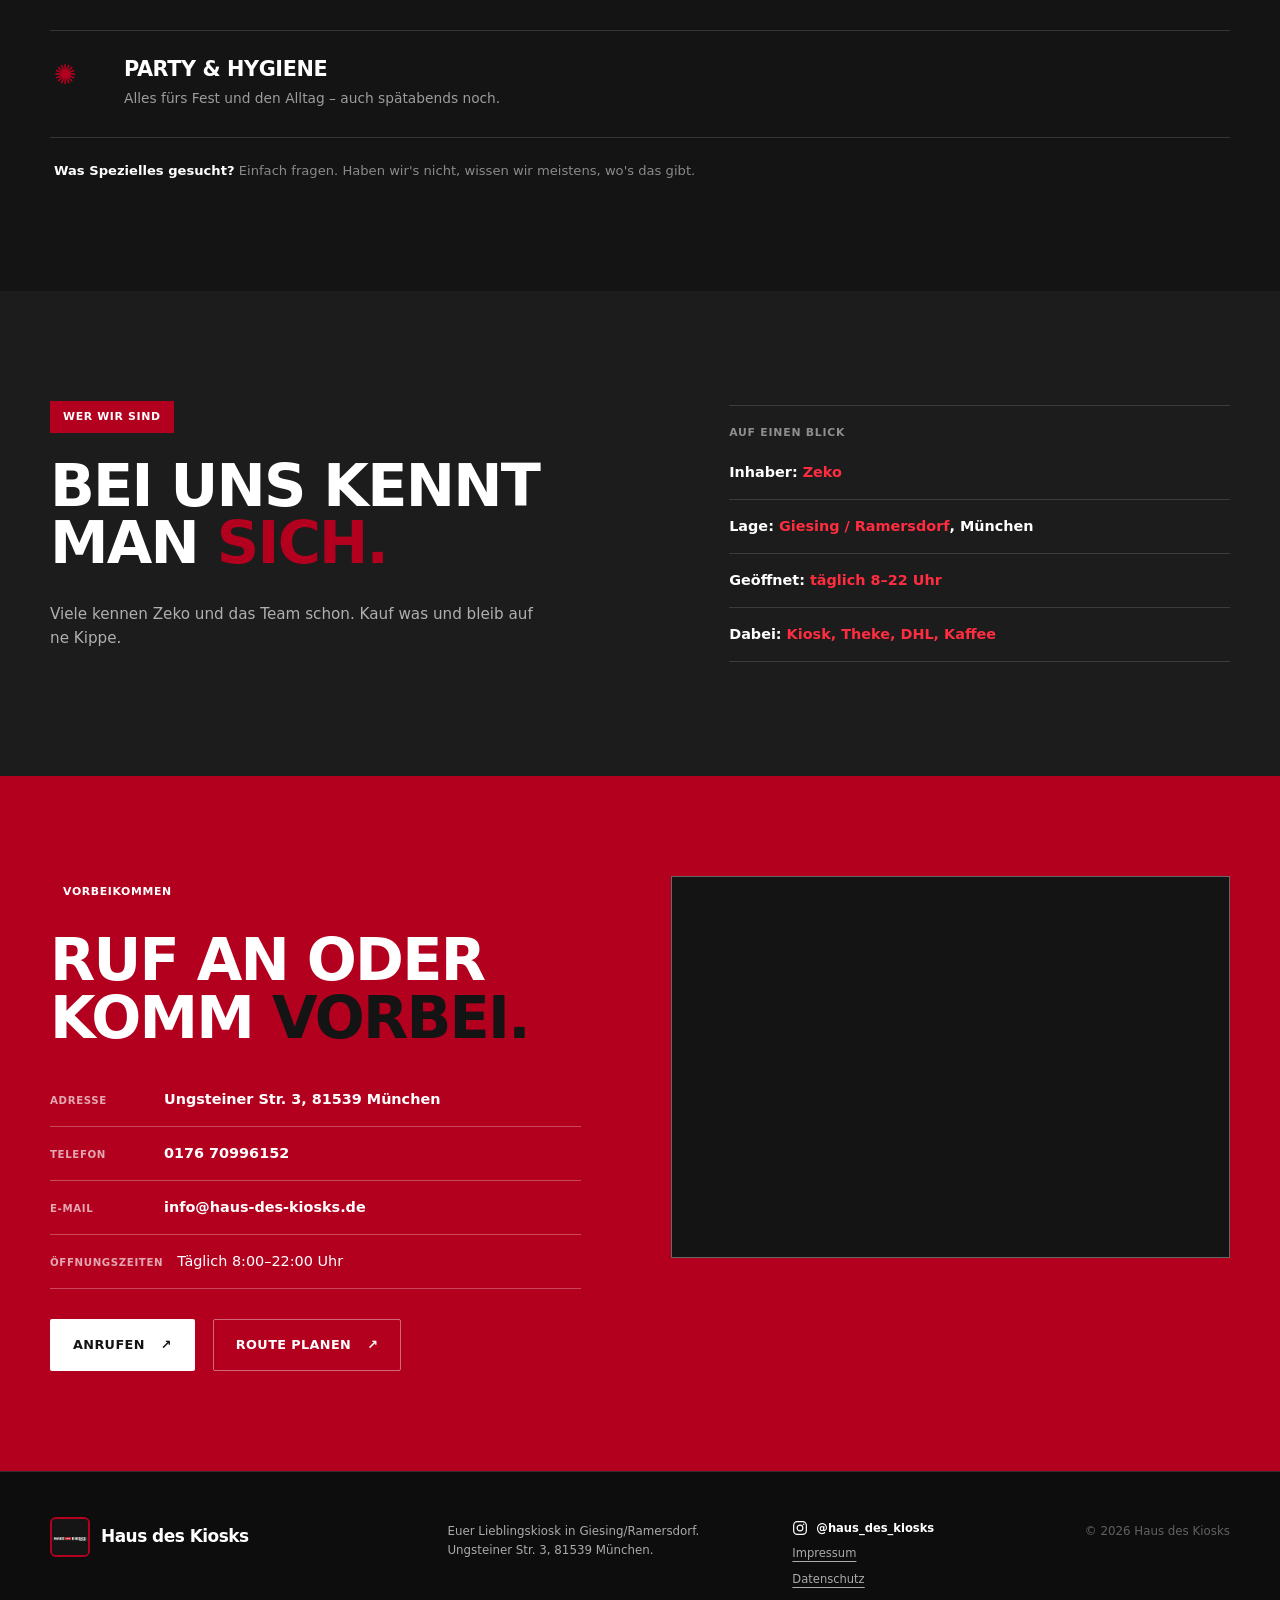
==== commit 5f7c01bb: "Sound-Button fürs Teaser-Video (Jingle-MP3, standardmäßig aus) Da das Video keine Tonspur hat, läuft" ====
--- a/index.html
+++ b/index.html
@@ -77,7 +77,13 @@
             <video class="teaser-video" autoplay muted loop playsinline preload="metadata" poster="teaser-poster.jpg">
               <source src="teaser.mp4" type="video/mp4">
             </video>
+            <audio class="teaser-audio" src="jingle.mp3" loop preload="none"></audio>
             <p class="teaser-tag">Der Laden. So wie er ist.</p>
+            <button class="teaser-sound" type="button" aria-pressed="false">
+              <svg class="icon-muted" viewBox="0 0 24 24" fill="none" aria-hidden="true"><path d="M4 9v6h4l5 4V5L8 9H4Z" fill="currentColor"/><path d="M17 8l4 8M21 8l-4 8" stroke="currentColor" stroke-width="1.8" stroke-linecap="round"/></svg>
+              <svg class="icon-unmuted" viewBox="0 0 24 24" fill="none" aria-hidden="true"><path d="M4 9v6h4l5 4V5L8 9H4Z" fill="currentColor"/><path d="M16.5 9a3.5 3.5 0 0 1 0 6M19 6.5a7 7 0 0 1 0 11" stroke="currentColor" stroke-width="1.8" stroke-linecap="round"/></svg>
+              <span class="sr-only">Ton an- oder ausschalten</span>
+            </button>
           </div>
           <div class="hero-logo-frame">
             <img src="logo-wordmark.jpg" alt="Haus des Kiosks – Candy Shop">
--- a/styles.css
+++ b/styles.css
@@ -63,6 +63,13 @@
 .teaser { position: relative; z-index: 1; overflow: hidden; aspect-ratio: 21 / 9; background: var(--ink); border-top: 5px solid var(--red); border-bottom: 5px solid var(--red); }
 .teaser-video { display: block; width: 100%; height: 100%; object-fit: cover; }
 .teaser-tag { position: absolute; left: 24px; bottom: 20px; margin: 0; padding: 8px 14px; background: var(--red); color: var(--white); font-size: .7rem; font-weight: 800; text-transform: uppercase; letter-spacing: .05em; }
+.teaser-sound { position: absolute; right: 20px; bottom: 20px; display: inline-flex; align-items: center; justify-content: center; width: 44px; height: 44px; padding: 0; border: 2px solid var(--white); border-radius: 50%; background: rgba(20,20,20,.55); color: var(--white); cursor: pointer; transition: background .2s ease, border-color .2s ease; }
+.teaser-sound:hover, .teaser-sound:focus-visible { background: var(--red); border-color: var(--red); }
+.teaser-sound svg { width: 21px; height: 21px; }
+.teaser-sound .icon-unmuted { display: none; }
+.teaser-sound[aria-pressed="true"] .icon-muted { display: none; }
+.teaser-sound[aria-pressed="true"] .icon-unmuted { display: block; }
+.sr-only { position: absolute; width: 1px; height: 1px; padding: 0; margin: -1px; overflow: hidden; clip: rect(0,0,0,0); white-space: nowrap; border: 0; }
 .hero-logo-frame { margin-top: 8px; border-bottom: 5px solid var(--red); overflow: hidden; background: var(--ink); }
 .hero-logo-frame img { display: block; width: 100%; height: auto; }
 .hero-showcase-cta { display: flex; justify-content: center; padding: 34px 0 44px; }
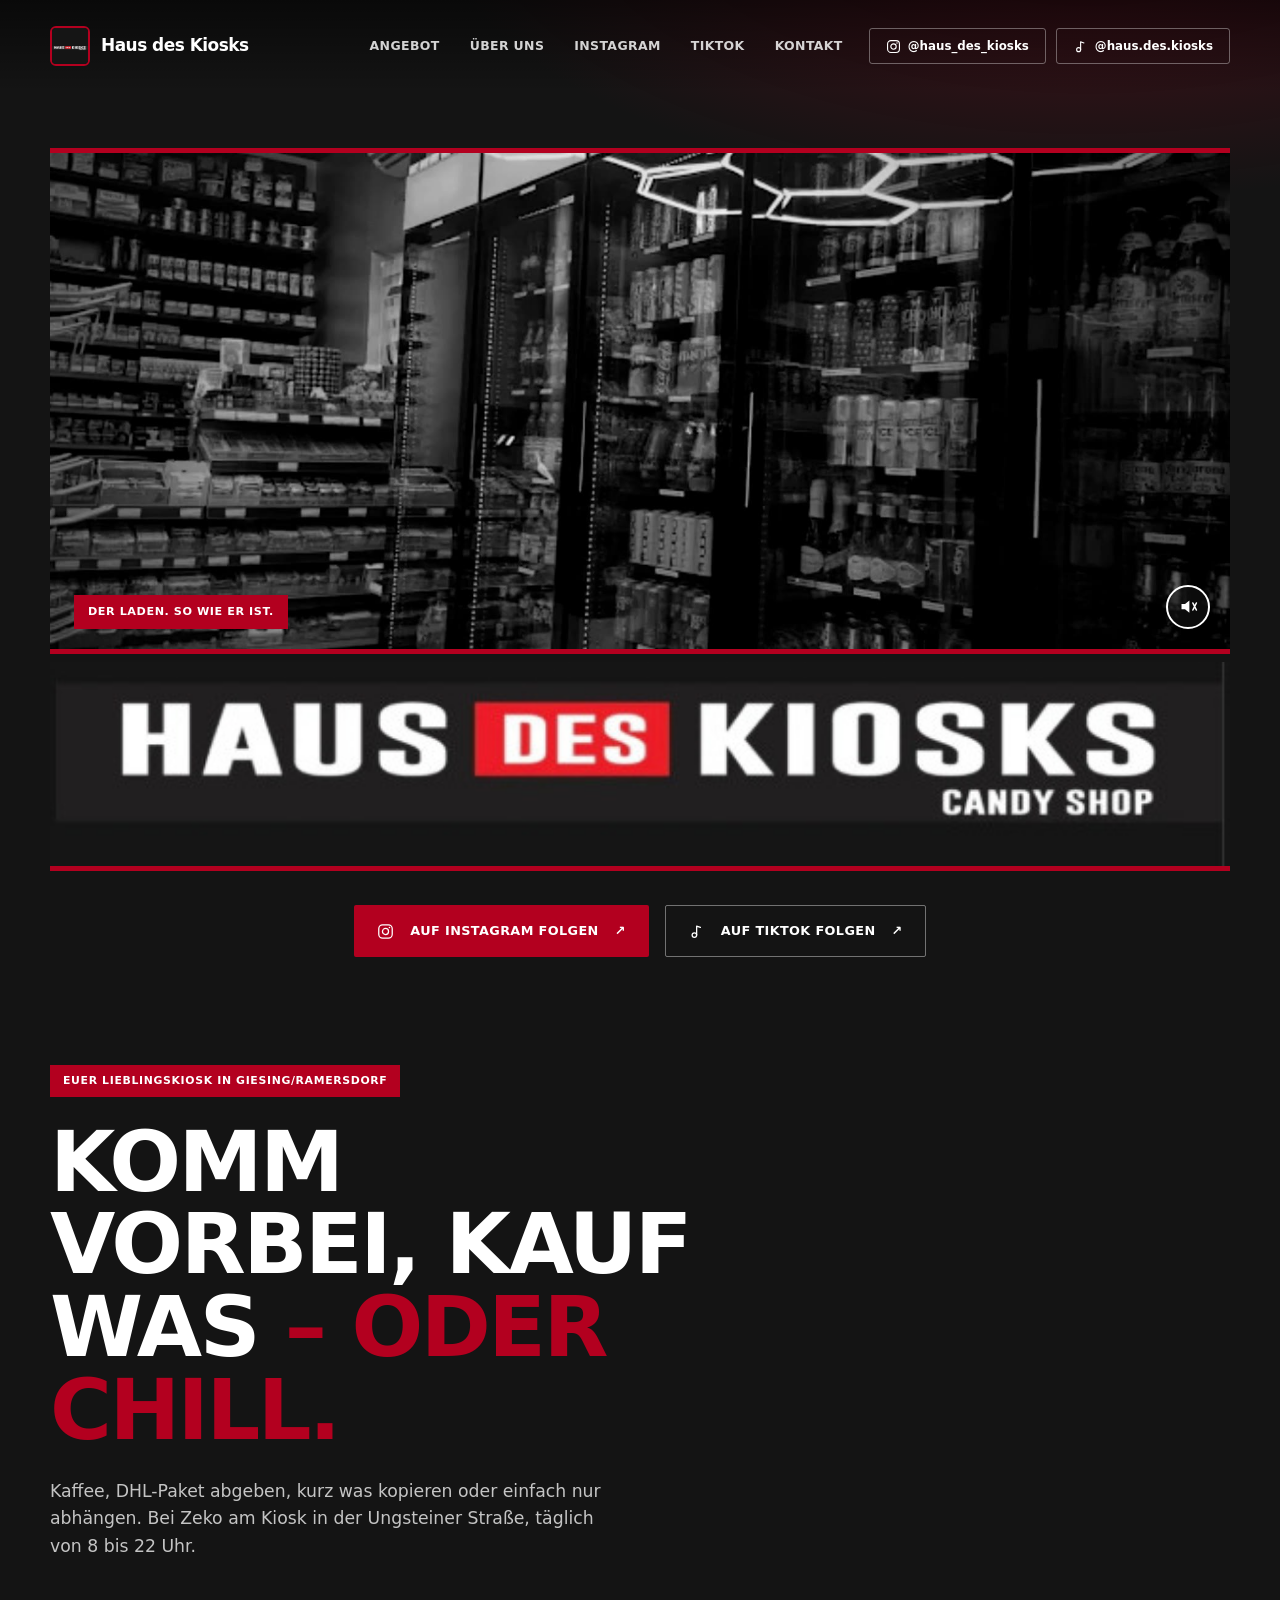
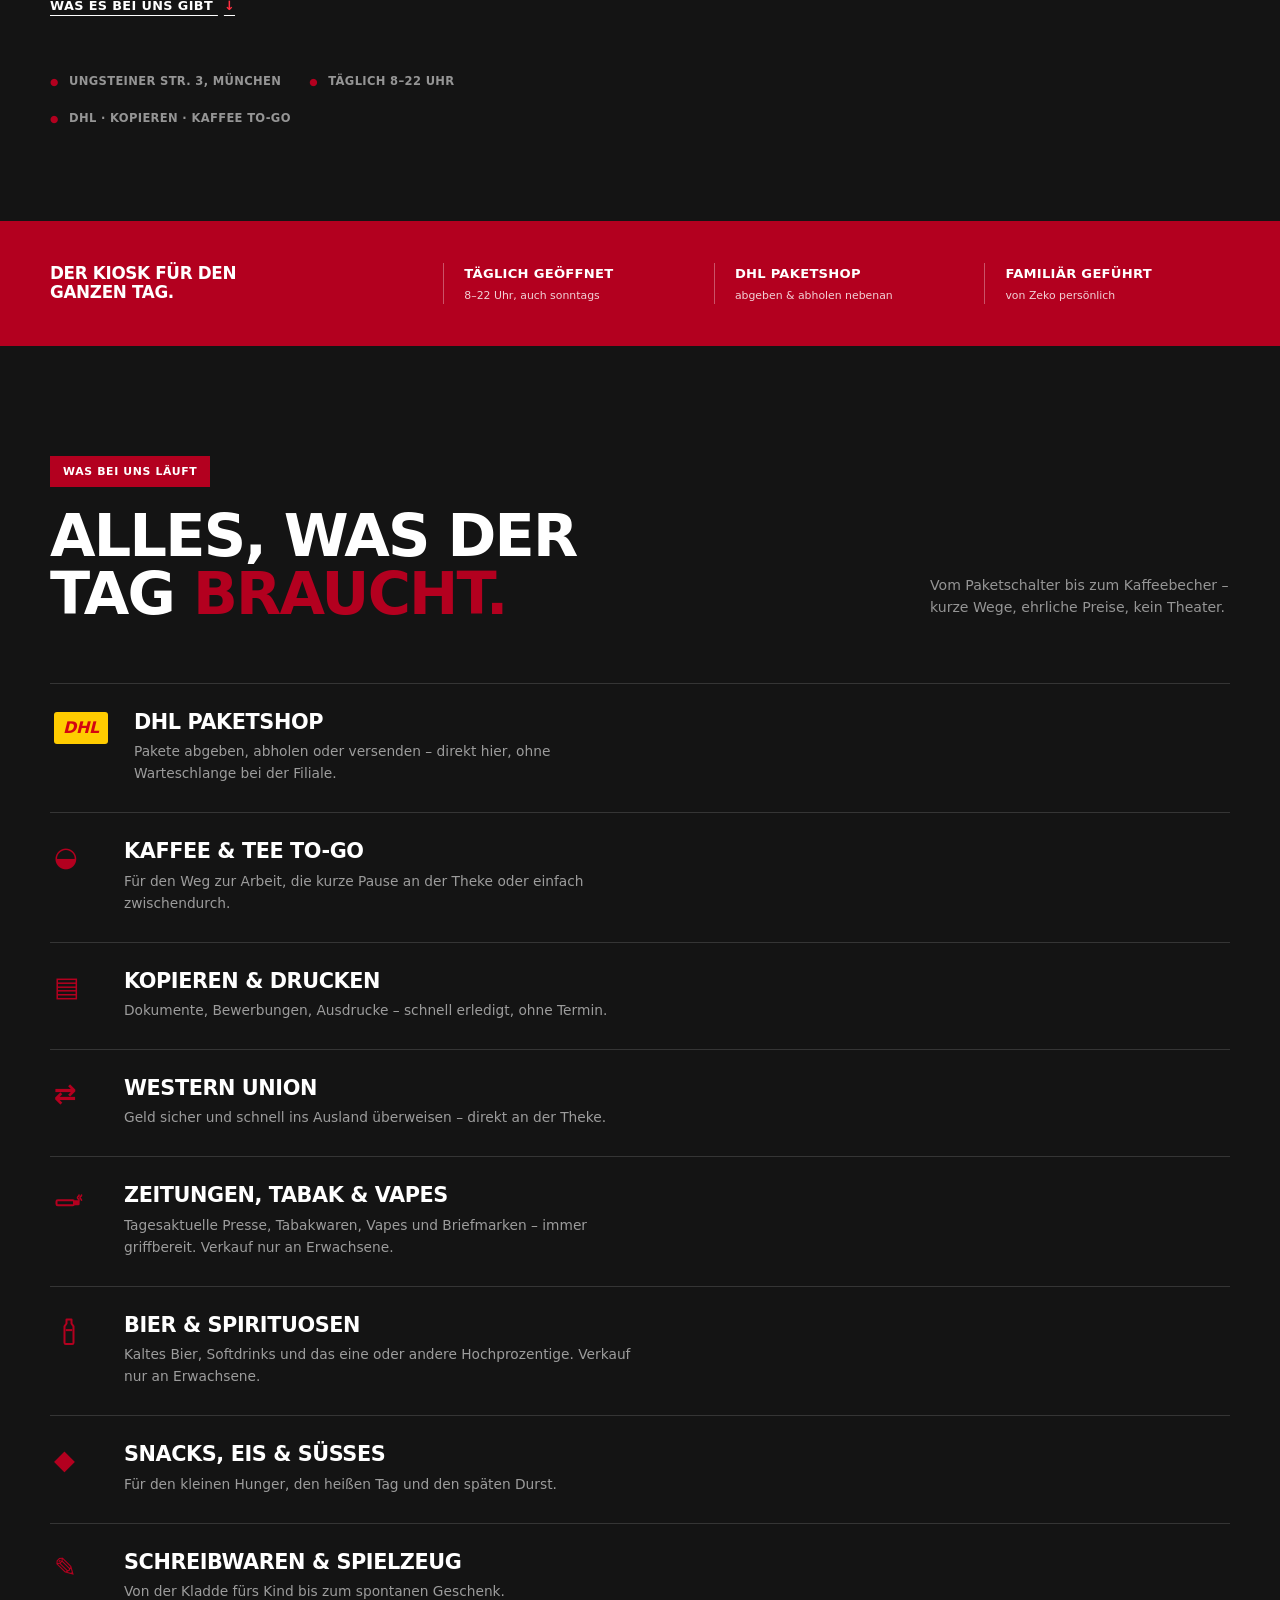
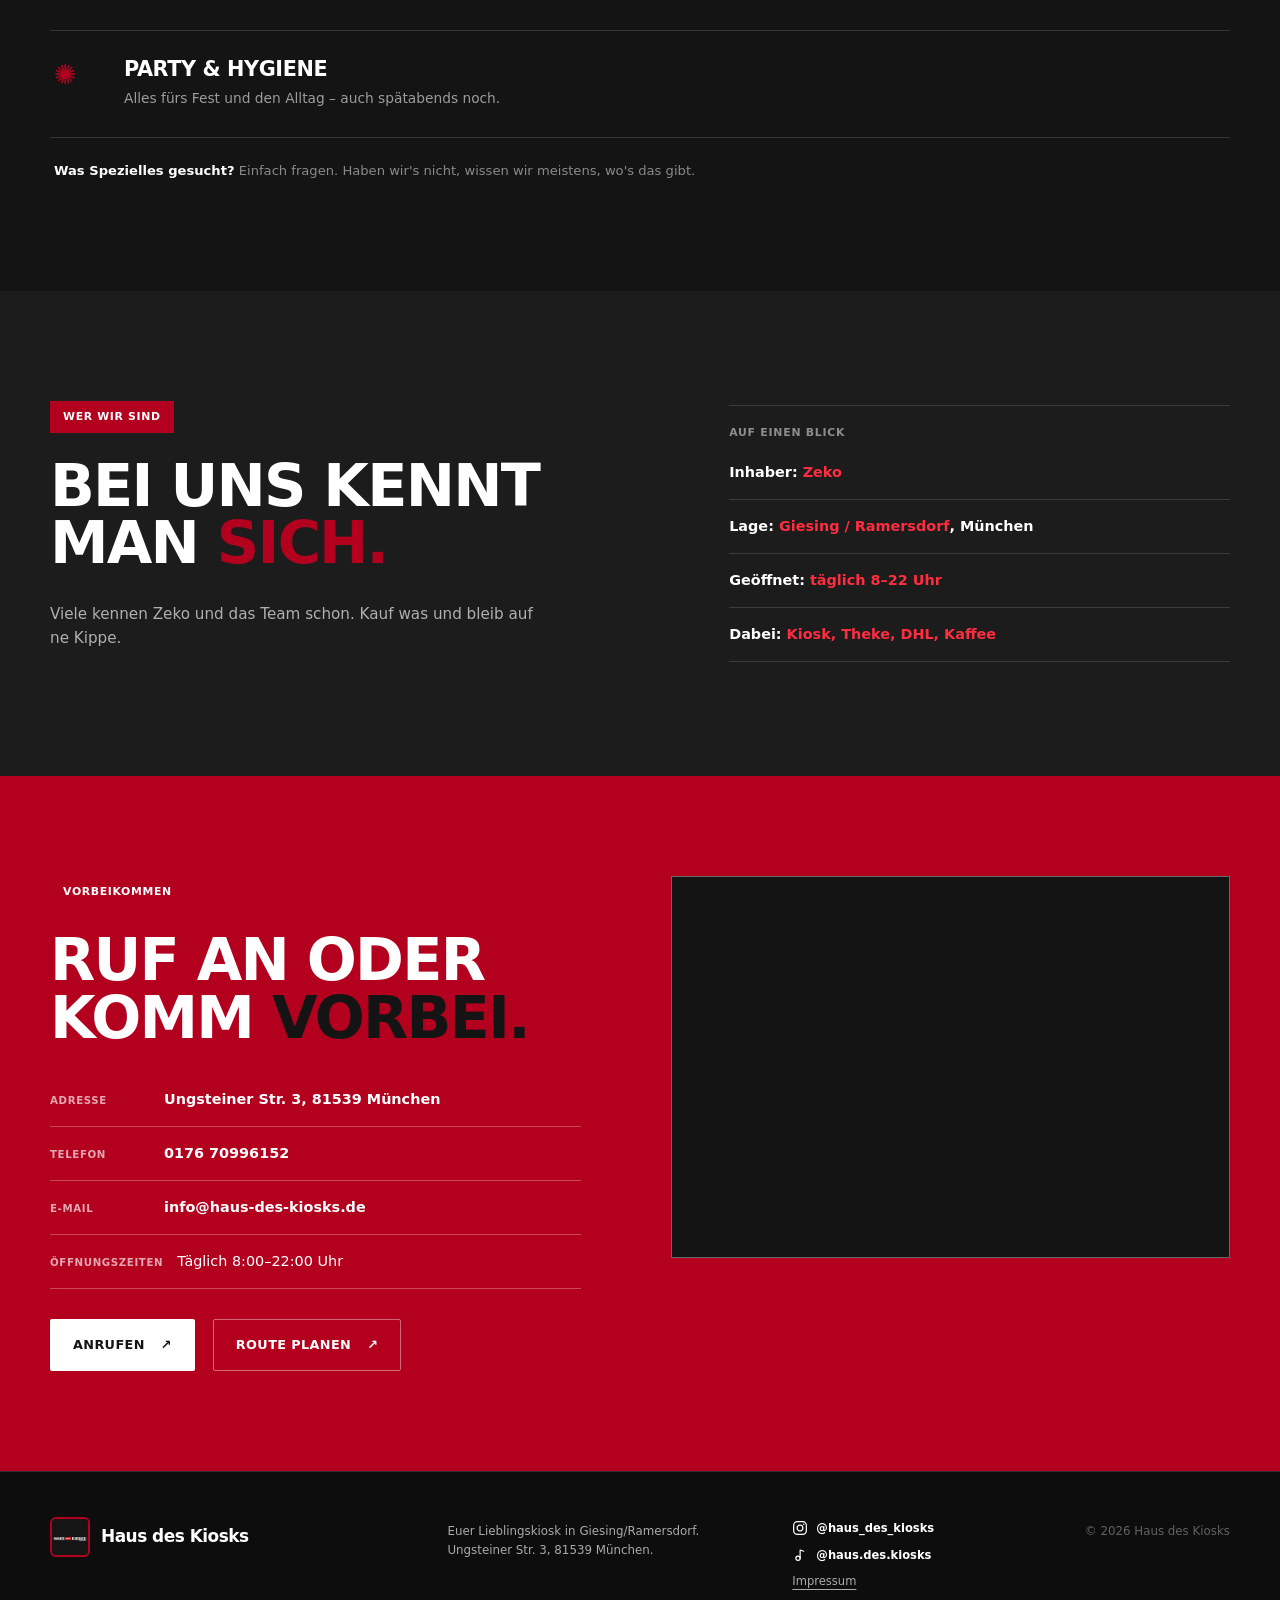
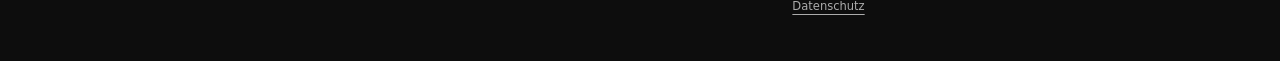
==== commit 37454bc5: "TikTok überall gleichwertig zu Instagram eingebunden Nav-Link, Pill-Badge im Header, Hero-CTA-Button" ====
--- a/index.html
+++ b/index.html
@@ -39,7 +39,7 @@
             "closes": "22:00"
           }
         ],
-        "sameAs": ["https://www.instagram.com/haus_des_kiosks/"]
+        "sameAs": ["https://www.instagram.com/haus_des_kiosks/", "https://www.tiktok.com/@haus.des.kiosks"]
       }
     </script>
   </head>
@@ -59,12 +59,19 @@
             <a href="#angebot">Angebot</a>
             <a href="#ueber-uns">Über uns</a>
             <a href="https://www.instagram.com/haus_des_kiosks/" target="_blank" rel="noopener">Instagram</a>
+            <a href="https://www.tiktok.com/@haus.des.kiosks" target="_blank" rel="noopener">TikTok</a>
             <a href="#kontakt">Kontakt</a>
           </nav>
-          <a class="nav-insta" href="https://www.instagram.com/haus_des_kiosks/" target="_blank" rel="noopener">
-            <svg viewBox="0 0 24 24" fill="none" aria-hidden="true"><rect x="2.5" y="2.5" width="19" height="19" rx="5.5" stroke="currentColor" stroke-width="1.8"/><circle cx="12" cy="12" r="4.3" stroke="currentColor" stroke-width="1.8"/><circle cx="17.6" cy="6.4" r="1.15" fill="currentColor"/></svg>
-            <span>@haus_des_kiosks</span>
-          </a>
+          <div class="nav-social">
+            <a class="nav-pill" href="https://www.instagram.com/haus_des_kiosks/" target="_blank" rel="noopener">
+              <svg viewBox="0 0 24 24" fill="none" aria-hidden="true"><rect x="2.5" y="2.5" width="19" height="19" rx="5.5" stroke="currentColor" stroke-width="1.8"/><circle cx="12" cy="12" r="4.3" stroke="currentColor" stroke-width="1.8"/><circle cx="17.6" cy="6.4" r="1.15" fill="currentColor"/></svg>
+              <span>@haus_des_kiosks</span>
+            </a>
+            <a class="nav-pill" href="https://www.tiktok.com/@haus.des.kiosks" target="_blank" rel="noopener">
+              <svg viewBox="0 0 24 24" fill="none" aria-hidden="true"><circle cx="9" cy="17" r="3.2" stroke="currentColor" stroke-width="1.8"/><path d="M12.2 17V4.5l5.3 1.8" stroke="currentColor" stroke-width="1.8" stroke-linecap="round" stroke-linejoin="round"/></svg>
+              <span>@haus.des.kiosks</span>
+            </a>
+          </div>
           <button class="menu-toggle" type="button" aria-expanded="false" aria-controls="main-nav">Menü</button>
         </div>
       </div>
@@ -93,6 +100,10 @@
               <svg viewBox="0 0 24 24" fill="none" aria-hidden="true"><rect x="2.5" y="2.5" width="19" height="19" rx="5.5" stroke="currentColor" stroke-width="1.8"/><circle cx="12" cy="12" r="4.3" stroke="currentColor" stroke-width="1.8"/><circle cx="17.6" cy="6.4" r="1.15" fill="currentColor"/></svg>
               Auf Instagram folgen <span aria-hidden="true">↗</span>
             </a>
+            <a class="button button-outline" href="https://www.tiktok.com/@haus.des.kiosks" target="_blank" rel="noopener">
+              <svg viewBox="0 0 24 24" fill="none" aria-hidden="true"><circle cx="9" cy="17" r="3.2" stroke="currentColor" stroke-width="1.8"/><path d="M12.2 17V4.5l5.3 1.8" stroke="currentColor" stroke-width="1.8" stroke-linecap="round" stroke-linejoin="round"/></svg>
+              Auf TikTok folgen <span aria-hidden="true">↗</span>
+            </a>
           </div>
         </div>
       </section>
@@ -262,6 +273,10 @@
             <svg viewBox="0 0 24 24" fill="none" aria-hidden="true"><rect x="2.5" y="2.5" width="19" height="19" rx="5.5" stroke="currentColor" stroke-width="1.8"/><circle cx="12" cy="12" r="4.3" stroke="currentColor" stroke-width="1.8"/><circle cx="17.6" cy="6.4" r="1.15" fill="currentColor"/></svg>
             @haus_des_kiosks
           </a>
+          <a class="footer-social" href="https://www.tiktok.com/@haus.des.kiosks" target="_blank" rel="noopener">
+            <svg viewBox="0 0 24 24" fill="none" aria-hidden="true"><circle cx="9" cy="17" r="3.2" stroke="currentColor" stroke-width="1.8"/><path d="M12.2 17V4.5l5.3 1.8" stroke="currentColor" stroke-width="1.8" stroke-linecap="round" stroke-linejoin="round"/></svg>
+            @haus.des.kiosks
+          </a>
           <a href="impressum.html">Impressum</a>
           <a href="datenschutz.html">Datenschutz</a>
         </div>
--- a/styles.css
+++ b/styles.css
@@ -26,12 +26,13 @@
 .brand-mark { display: inline-grid; place-items: center; width: 40px; height: 40px; }
 .brand-mark img { width: 100%; height: 100%; object-fit: cover; border-radius: 6px; border: 2px solid var(--red); }
 .nav-actions { display: flex; align-items: center; gap: 26px; }
+.nav-social { display: flex; align-items: center; gap: 10px; }
 .main-nav { display: flex; align-items: center; gap: 30px; font-size: .78rem; font-weight: 800; text-transform: uppercase; letter-spacing: .03em; }
 .main-nav a { opacity: .82; text-decoration: none; transition: opacity .2s ease, color .2s ease; }
 .main-nav a:hover, .main-nav a:focus-visible { opacity: 1; color: var(--red-soft); }
-.nav-insta { display: inline-flex; align-items: center; gap: 7px; padding: 8px 16px; border: 1px solid rgba(255,255,255,.35); border-radius: 3px; font-size: .74rem; font-weight: 800; text-decoration: none; transition: background .2s ease, border-color .2s ease; }
-.nav-insta:hover, .nav-insta:focus-visible { background: var(--red); border-color: var(--red); }
-.nav-insta svg { width: 15px; height: 15px; }
+.nav-pill { display: inline-flex; align-items: center; gap: 7px; padding: 8px 16px; border: 1px solid rgba(255,255,255,.35); border-radius: 3px; font-size: .74rem; font-weight: 800; text-decoration: none; transition: background .2s ease, border-color .2s ease; }
+.nav-pill:hover, .nav-pill:focus-visible { background: var(--red); border-color: var(--red); }
+.nav-pill svg { width: 15px; height: 15px; }
 .menu-toggle { display: none; }
 
 .hero { position: relative; color: var(--white); background: var(--ink); padding: 64px 0 94px; }
@@ -72,7 +73,7 @@
 .sr-only { position: absolute; width: 1px; height: 1px; padding: 0; margin: -1px; overflow: hidden; clip: rect(0,0,0,0); white-space: nowrap; border: 0; }
 .hero-logo-frame { margin-top: 8px; border-bottom: 5px solid var(--red); overflow: hidden; background: var(--ink); }
 .hero-logo-frame img { display: block; width: 100%; height: auto; }
-.hero-showcase-cta { display: flex; justify-content: center; padding: 34px 0 44px; }
+.hero-showcase-cta { display: flex; flex-wrap: wrap; justify-content: center; gap: 16px; padding: 34px 0 44px; }
 
 .trust-strip { color: var(--white); background: var(--red); }
 .trust-grid { display: grid; grid-template-columns: 1.5fr repeat(3, 1fr); gap: 25px; align-items: center; min-height: 125px; }
@@ -177,8 +178,9 @@
   .container { width: min(calc(100% - 30px), var(--max)); }
   .nav-wrap { min-height: 74px; }
   .nav-actions { gap: 12px; }
-  .nav-insta span { display: none; }
-  .nav-insta { padding: 9px; }
+  .nav-social { gap: 8px; }
+  .nav-pill span { display: none; }
+  .nav-pill { padding: 9px; }
   .menu-toggle { display: block; border: 1px solid rgba(255,255,255,.4); padding: 8px 11px; color: white; background: transparent; font: inherit; font-size: .7rem; border-radius: 2px; }
   .main-nav { display: none; position: absolute; top: 62px; left: 15px; right: 15px; flex-direction: column; align-items: stretch; gap: 0; padding: 8px 15px; background: var(--ink); border: 1px solid rgba(255,255,255,.18); }
   .main-nav.is-open { display: flex; }
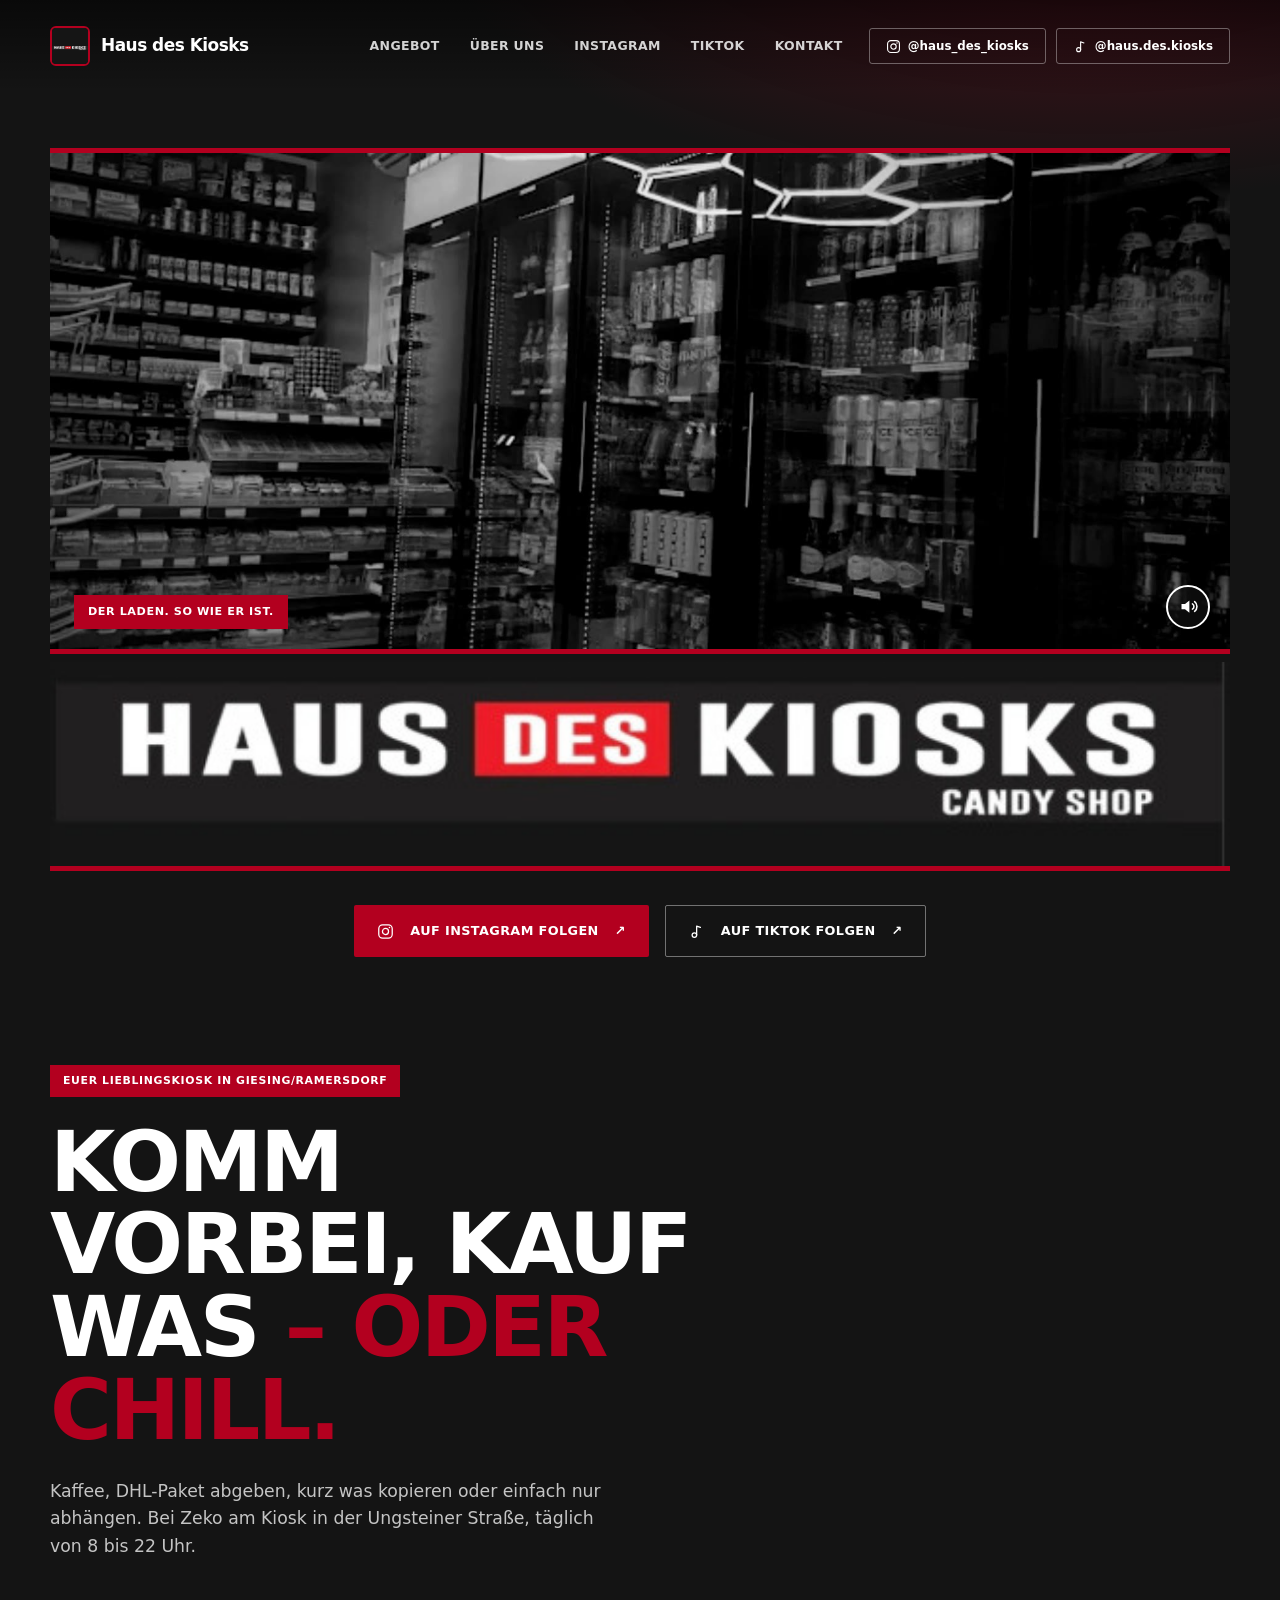
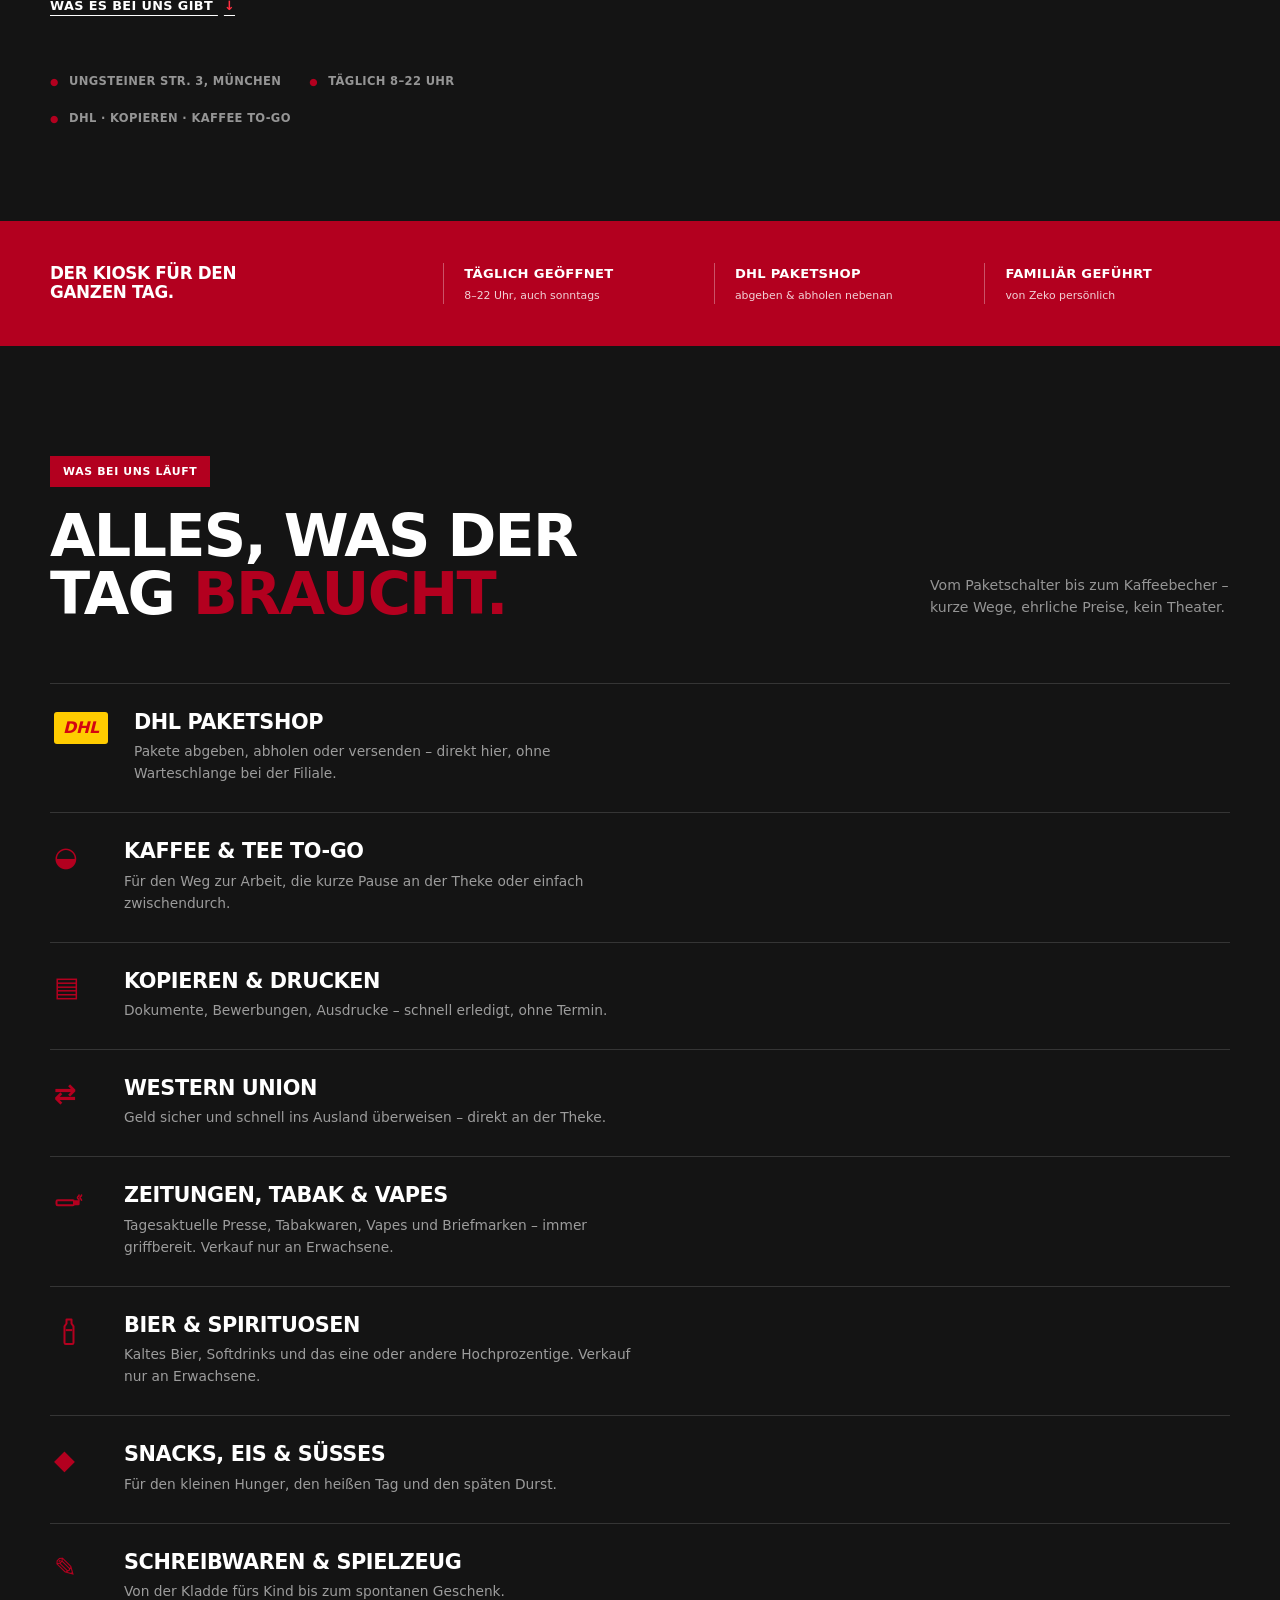
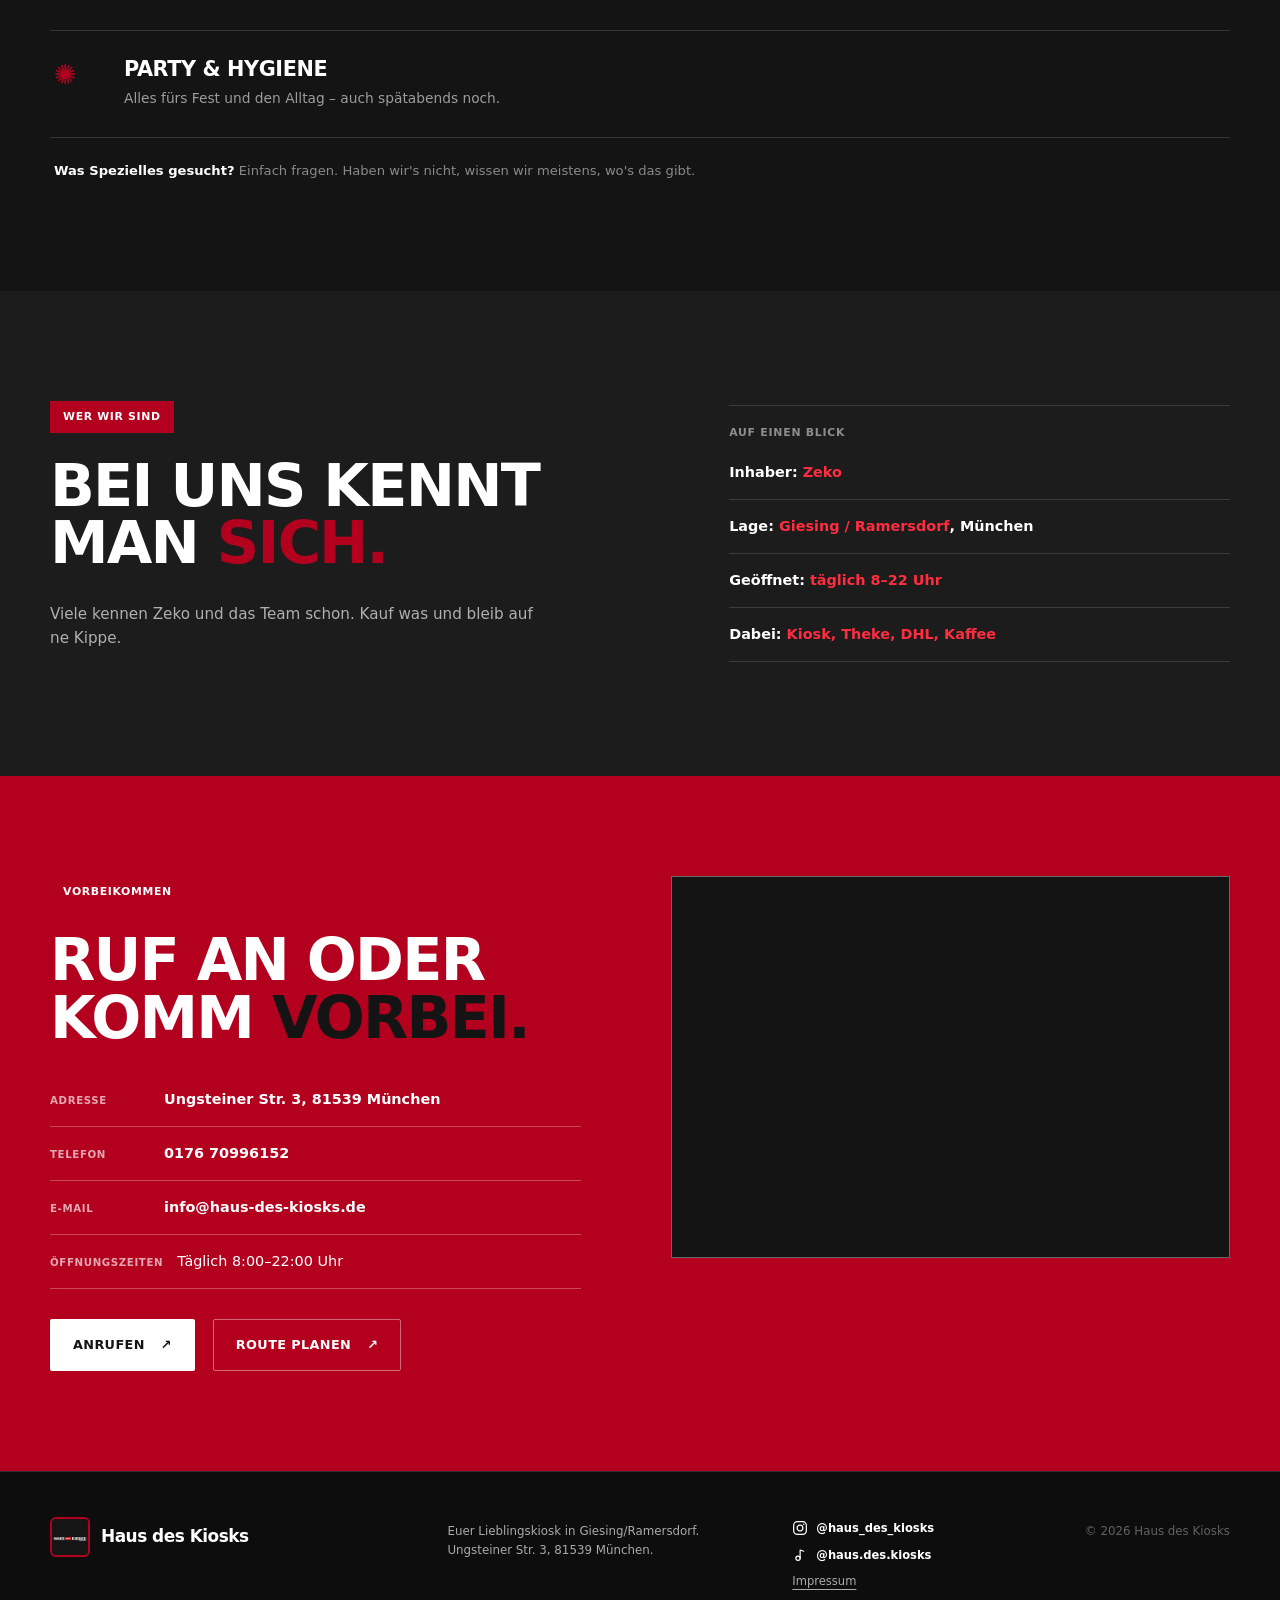
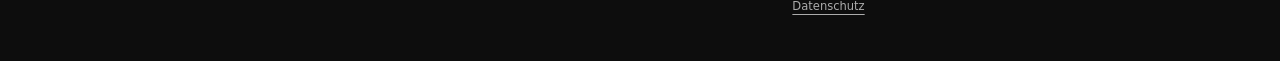
==== commit e0a9728b: "Sound-Jingle standardmäßig an, spielt nur einmal statt in Endlosschleife Default-Status ist jetzt "a" ====
--- a/index.html
+++ b/index.html
@@ -84,9 +84,9 @@
             <video class="teaser-video" autoplay muted loop playsinline preload="metadata" poster="teaser-poster.jpg">
               <source src="teaser.mp4" type="video/mp4">
             </video>
-            <audio class="teaser-audio" src="jingle.mp3" loop preload="none"></audio>
+            <audio class="teaser-audio" src="jingle.mp3" preload="auto"></audio>
             <p class="teaser-tag">Der Laden. So wie er ist.</p>
-            <button class="teaser-sound" type="button" aria-pressed="false">
+            <button class="teaser-sound" type="button" aria-pressed="true">
               <svg class="icon-muted" viewBox="0 0 24 24" fill="none" aria-hidden="true"><path d="M4 9v6h4l5 4V5L8 9H4Z" fill="currentColor"/><path d="M17 8l4 8M21 8l-4 8" stroke="currentColor" stroke-width="1.8" stroke-linecap="round"/></svg>
               <svg class="icon-unmuted" viewBox="0 0 24 24" fill="none" aria-hidden="true"><path d="M4 9v6h4l5 4V5L8 9H4Z" fill="currentColor"/><path d="M16.5 9a3.5 3.5 0 0 1 0 6M19 6.5a7 7 0 0 1 0 11" stroke="currentColor" stroke-width="1.8" stroke-linecap="round"/></svg>
               <span class="sr-only">Ton an- oder ausschalten</span>
